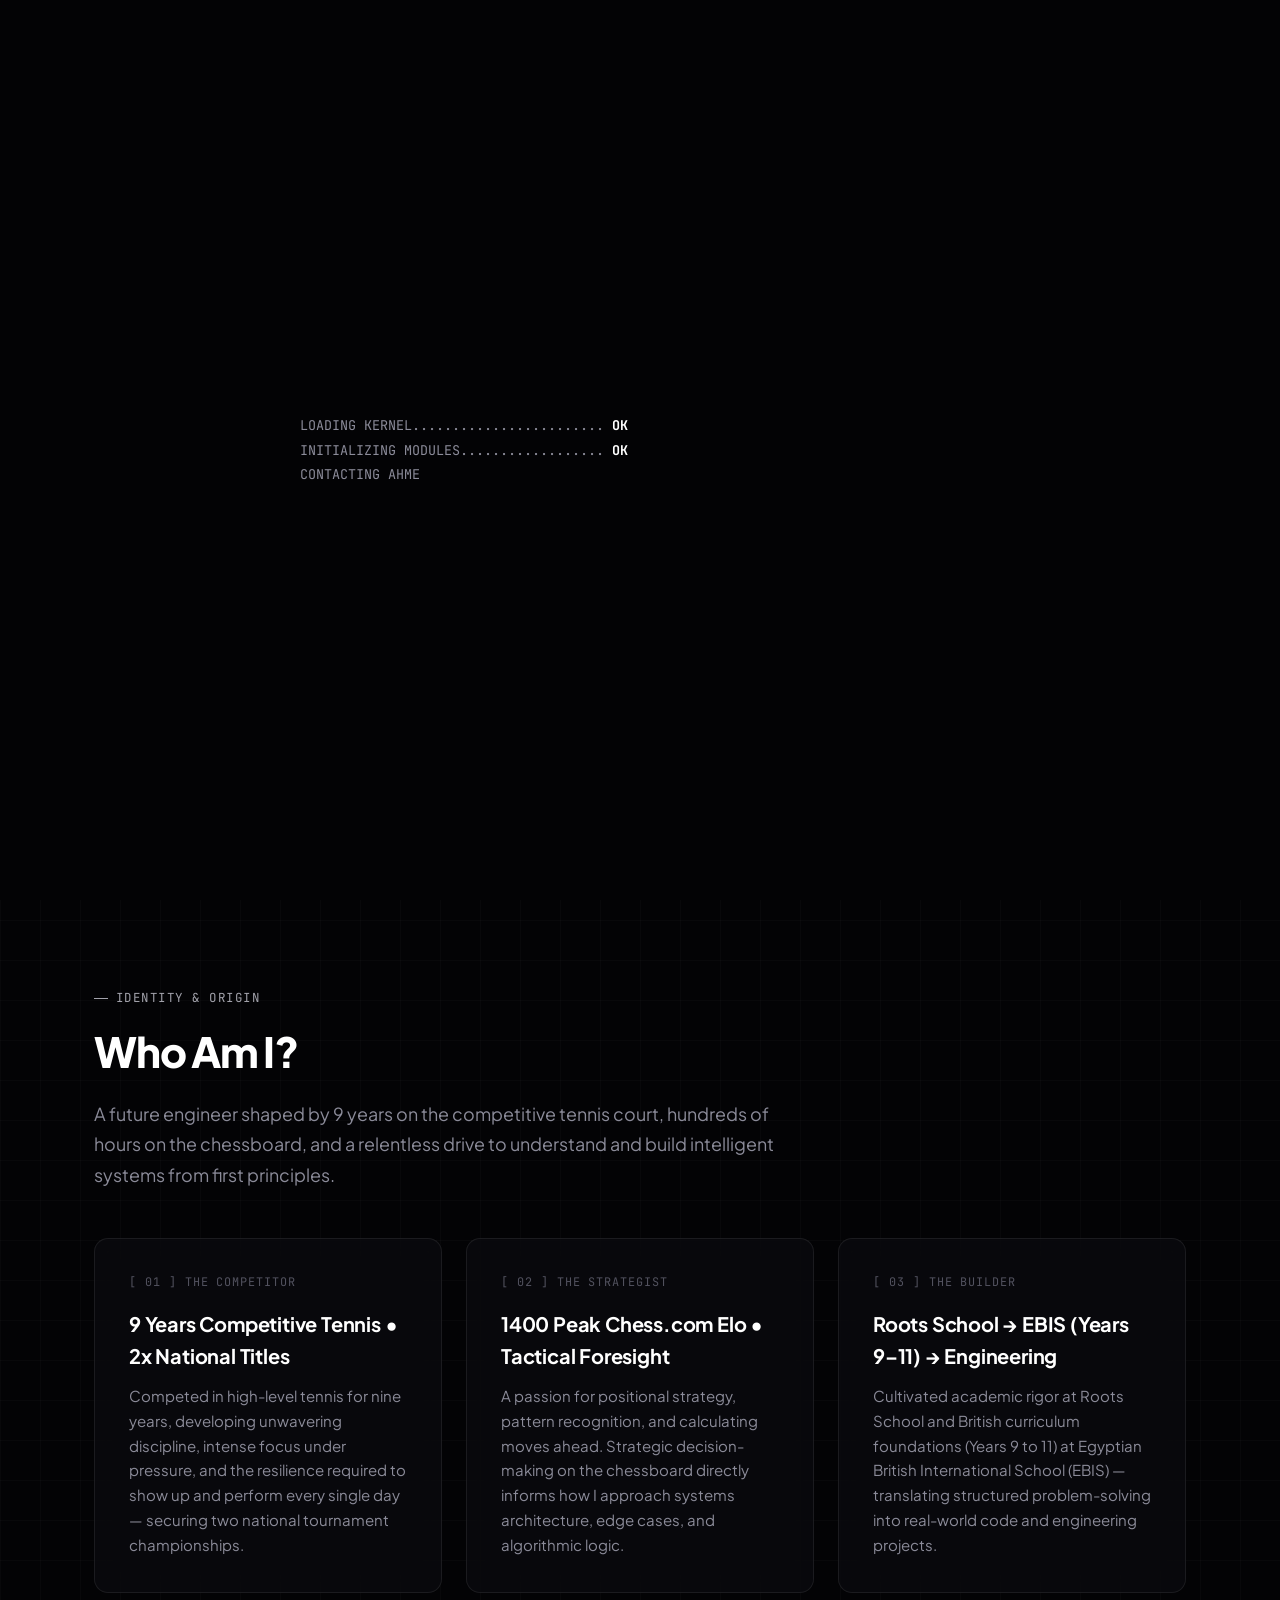
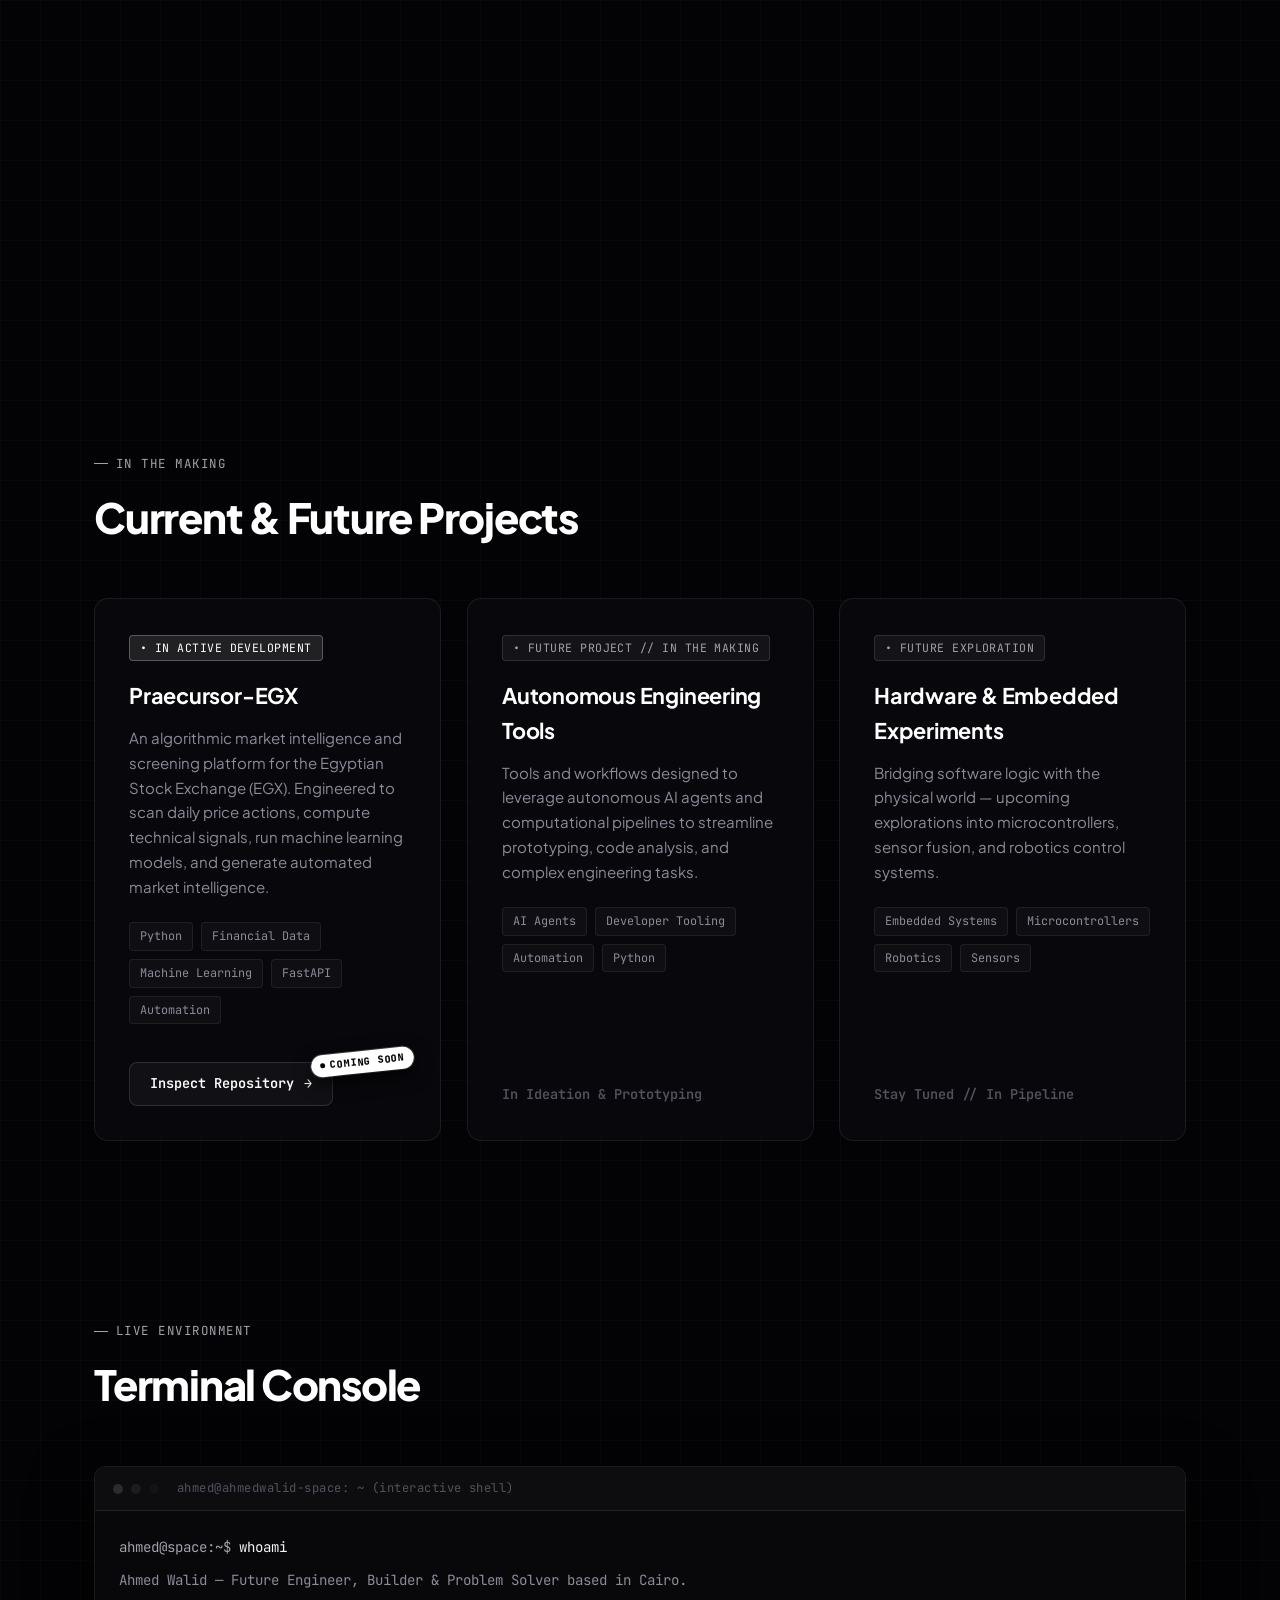
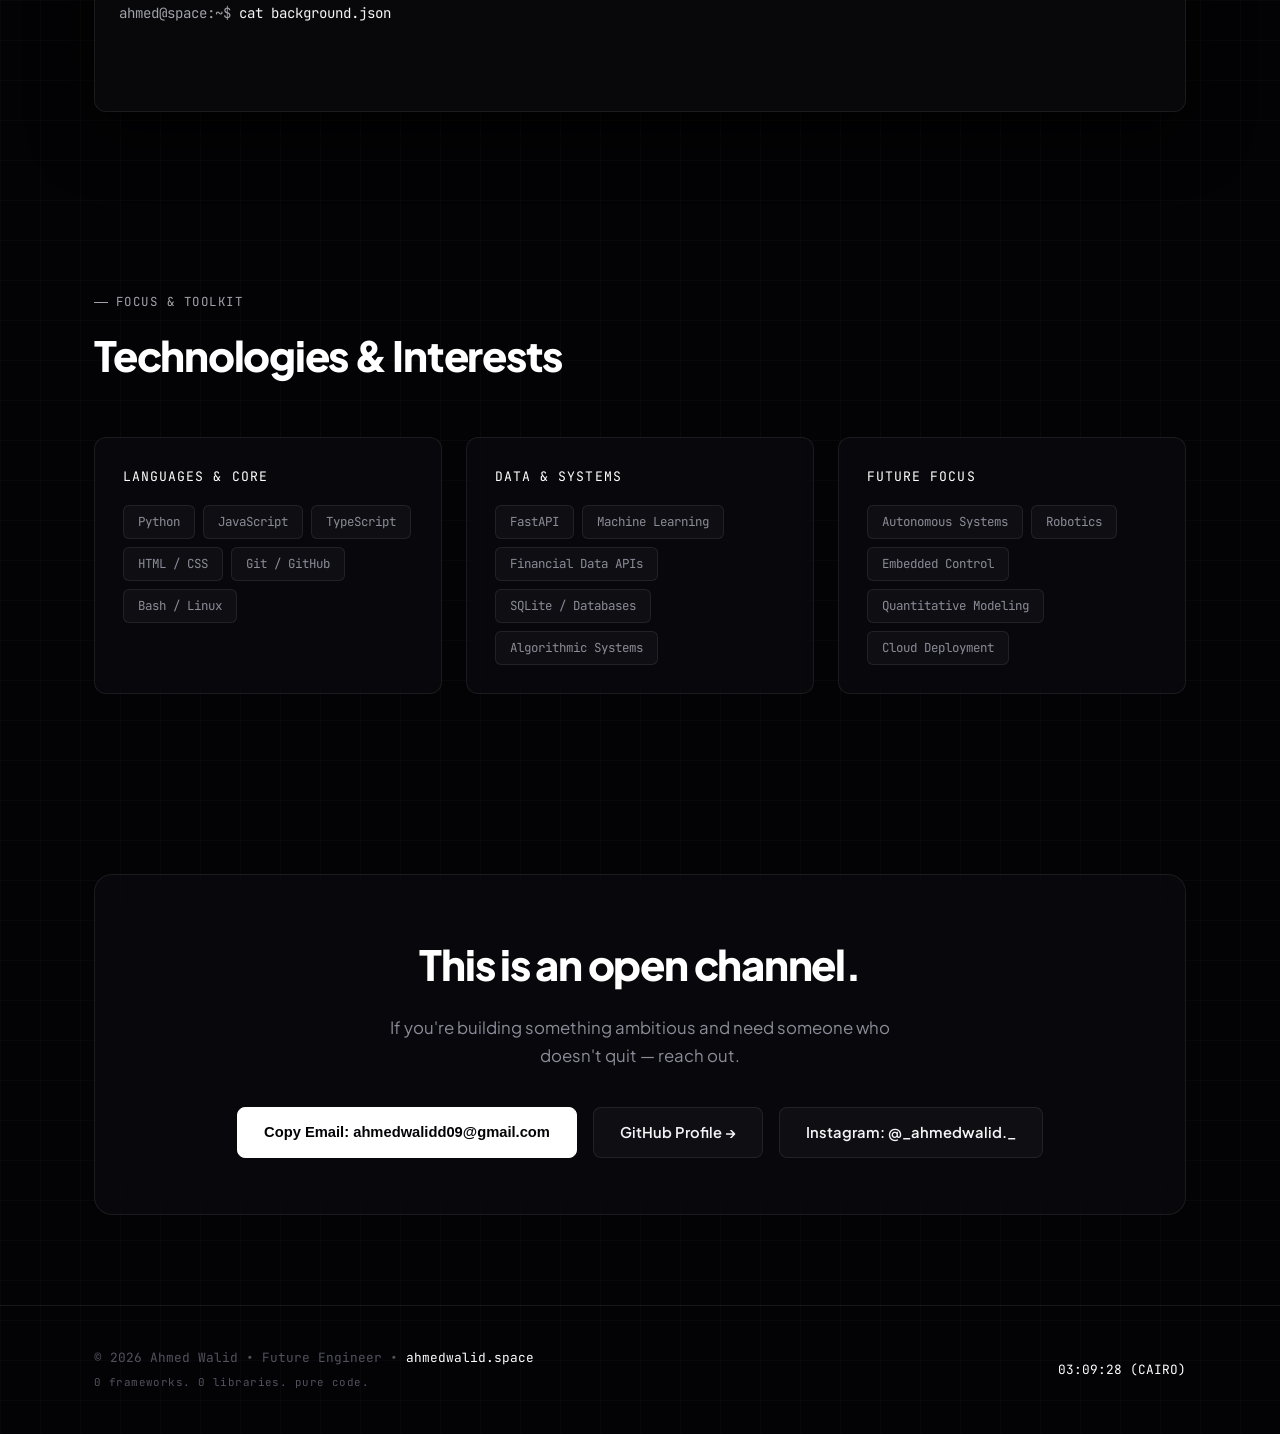
==== index.html @ 5c19a14b "feat: feature pack 3 — console art, konami code, scroll animations, OG tags, 404, secret page, favic" ====
<!DOCTYPE html>
<!--
  ┌─────────────────────────────────────────────┐
  │  AHMED WALID // PERSONAL SITE               │
  │  build: 2026.09.12 // cairo, egypt          │
  │  operator: future engineer                  │
  │  status: building things that don't exist.  │
  └─────────────────────────────────────────────┘
-->
<!--
  ┌─────────────────────────────────────────────┐
  │  AHMED WALID // PERSONAL SITE               │
  │  build: 2026.09.12 // cairo, egypt          │
  │  operator: future engineer                  │
  │  status: building things that don't exist.  │
  └─────────────────────────────────────────────┘
-->
<html lang="en">
<head>
  <meta charset="UTF-8">
  <meta name="viewport" content="width=device-width, initial-scale=1.0">
  <title>Ahmed Walid // Future Engineer</title>
  <meta name="description" content="Ahmed Walid — Future Engineer. Developing Praecursor-EGX and exploring systems, intelligence, and software.">
  <link rel="icon" href="data:image/svg+xml,<svg xmlns='http://www.w3.org/2000/svg' viewBox='0 0 32 32'><rect width='32' height='32' rx='6' fill='%23030305'/><text x='50%25' y='55%25' dominant-baseline='middle' text-anchor='middle' fill='%23a1a1aa' font-family='monospace' font-size='13' font-weight='bold'>AW</text></svg>">
  
  <!-- Open Graph -->
  <meta property="og:type" content="website">
  <meta property="og:url" content="https://ahmedwalid.space">
  <meta property="og:title" content="Ahmed Walid // Future Engineer">
  <meta property="og:description" content="Future Engineer based in Cairo, Egypt. Building algorithmic systems, exploring intelligent engineering, and solving problems from first principles.">
  <meta property="og:site_name" content="ahmedwalid.space">

  <!-- Twitter Card -->
  <meta name="twitter:card" content="summary">
  <meta name="twitter:title" content="Ahmed Walid // Future Engineer">
  <meta name="twitter:description" content="Future Engineer based in Cairo, Egypt. Building algorithmic systems and solving problems from first principles.">

  <!-- Additional SEO -->
  <meta name="author" content="Ahmed Walid">
  <meta name="theme-color" content="#030305">
  <link rel="canonical" href="https://ahmedwalid.space">
  <link rel="preconnect" href="https://fonts.googleapis.com">
  <link rel="preconnect" href="https://fonts.gstatic.com" crossorigin>
  <link href="https://fonts.googleapis.com/css2?family=JetBrains+Mono:wght@400;500;600;700&family=Plus+Jakarta+Sans:wght@300;400;500;600;700;800&display=swap" rel="stylesheet">
  <style>
    :root {
      --bg: #030305;
      --surface: #0a0a0d;
      --surface-hover: #121217;
      --card-bg: rgba(12, 12, 16, 0.7);
      --card-border: rgba(255, 255, 255, 0.08);
      --card-border-hover: rgba(255, 255, 255, 0.22);
      --accent: #ffffff;
      --accent-muted: #e4e4e7;
      --accent-silver: #a1a1aa;
      --text: #f4f4f7;
      --text-muted: #8b8b99;
      --text-dim: #52525f;
      --font-sans: 'Plus Jakarta Sans', -apple-system, sans-serif;
      --font-mono: 'JetBrains Mono', monospace;
    }

    * { box-sizing: border-box; margin: 0; padding: 0; }
    html { scroll-behavior: smooth; }
    body {
      background-color: var(--bg);
      color: var(--text);
      font-family: var(--font-sans);
      overflow-x: hidden;
      line-height: 1.6;
      background-image: 
        linear-gradient(to right, rgba(255, 255, 255, 0.02) 1px, transparent 1px),
        linear-gradient(to bottom, rgba(255, 255, 255, 0.02) 1px, transparent 1px);
      background-size: 40px 40px;
    }

    #ambient-canvas {
      position: fixed;
      top: 0;
      left: 0;
      width: 100%;
      height: 100%;
      pointer-events: none;
      z-index: 0;
    }

    .vignette {
      position: fixed;
      top: 0;
      left: 0;
      width: 100%;
      height: 100%;
      background: radial-gradient(circle at 50% 15%, transparent 35%, rgba(3, 3, 5, 0.9) 85%);
      pointer-events: none;
      z-index: 0;
    }

    .container {
      max-width: 1140px;
      margin: 0 auto;
      padding: 0 24px;
      position: relative;
      z-index: 1;
    }

    /* Navigation */
    .navbar {
      position: sticky;
      top: 0;
      backdrop-filter: blur(20px);
      -webkit-backdrop-filter: blur(20px);
      background: rgba(3, 3, 5, 0.85);
      border-bottom: 1px solid var(--card-border);
      z-index: 100;
      padding: 18px 0;
    }
    .nav-inner {
      display: flex;
      justify-content: space-between;
      align-items: center;
    }
    .brand {
      display: flex;
      align-items: center;
      gap: 12px;
      text-decoration: none;
    }
    .brand-logo {
      font-family: var(--font-mono);
      font-weight: 700;
      font-size: 1.05rem;
      letter-spacing: 0.05em;
      color: #ffffff;
      display: flex;
      align-items: center;
      gap: 8px;
    }
    .brand-tag {
      font-size: 0.72rem;
      font-family: var(--font-mono);
      background: rgba(255, 255, 255, 0.05);
      color: var(--accent-silver);
      border: 1px solid rgba(255, 255, 255, 0.12);
      padding: 3px 8px;
      border-radius: 4px;
      letter-spacing: 0.06em;
    }
    .pulse-dot {
      width: 7px;
      height: 7px;
      border-radius: 50%;
      background: #ffffff;
      box-shadow: 0 0 8px rgba(255, 255, 255, 0.6);
      animation: pulse 2.5s infinite ease-in-out;
    }
    @keyframes pulse {
      0%, 100% { transform: scale(1); opacity: 0.9; }
      50% { transform: scale(1.3); opacity: 0.35; }
    }
    .nav-links {
      display: flex;
      align-items: center;
      gap: 28px;
      list-style: none;
    }
    .nav-links a {
      color: var(--text-muted);
      text-decoration: none;
      font-size: 0.88rem;
      font-weight: 500;
      transition: color 0.2s;
    }
    .nav-links a:hover { color: #ffffff; }
    .nav-btn {
      font-family: var(--font-mono);
      font-size: 0.8rem;
      padding: 8px 16px;
      background: rgba(255, 255, 255, 0.04);
      border: 1px solid var(--card-border);
      border-radius: 6px;
      color: #ffffff;
      text-decoration: none;
      transition: all 0.2s;
    }
    .nav-btn:hover {
      border-color: rgba(255, 255, 255, 0.3);
      background: rgba(255, 255, 255, 0.09);
    }

    /* Hero Section */
    .hero {
      padding: 120px 0 70px;
      position: relative;
    }
    .status-chip {
      display: inline-flex;
      align-items: center;
      gap: 10px;
      padding: 6px 14px;
      background: rgba(255, 255, 255, 0.03);
      border: 1px solid rgba(255, 255, 255, 0.12);
      border-radius: 100px;
      font-family: var(--font-mono);
      font-size: 0.76rem;
      color: var(--accent-silver);
      margin-bottom: 28px;
      letter-spacing: 0.05em;
    }
    .hero h1 {
      font-size: clamp(2.8rem, 6.4vw, 4.8rem);
      font-weight: 800;
      letter-spacing: -0.04em;
      line-height: 1.08;
      margin-bottom: 16px;
      color: #ffffff;
    }
    .hero h1 .silver-gradient {
      background: linear-gradient(180deg, #ffffff 30%, #9494a3 100%);
      -webkit-background-clip: text;
      -webkit-text-fill-color: transparent;
    }
    .hero-sub {
      font-family: var(--font-mono);
      font-size: 1.15rem;
      color: var(--accent-silver);
      letter-spacing: 0.08em;
      margin-bottom: 22px;
      text-transform: uppercase;
      font-weight: 600;
    }
    .hero-desc {
      max-width: 640px;
      font-size: 1.12rem;
      color: var(--text-muted);
      line-height: 1.75;
      margin-bottom: 42px;
    }
    .hero-actions {
      display: flex;
      gap: 16px;
      flex-wrap: wrap;
      margin-bottom: 56px;
    }
    .btn-primary {
      display: inline-flex;
      align-items: center;
      gap: 10px;
      background: #ffffff;
      color: #030305;
      font-weight: 700;
      font-size: 0.92rem;
      padding: 13px 26px;
      border-radius: 8px;
      text-decoration: none;
      transition: all 0.2s;
      border: 1px solid #ffffff;
      cursor: pointer;
    }
    .btn-primary:hover {
      background: #e4e4e7;
      transform: translateY(-2px);
      box-shadow: 0 8px 24px rgba(255, 255, 255, 0.12);
    }
    .btn-secondary {
      display: inline-flex;
      align-items: center;
      gap: 10px;
      background: rgba(255, 255, 255, 0.03);
      color: var(--text);
      font-weight: 600;
      font-size: 0.92rem;
      padding: 13px 26px;
      border-radius: 8px;
      border: 1px solid var(--card-border);
      text-decoration: none;
      transition: all 0.2s;
    }
    .btn-secondary:hover {
      background: rgba(255, 255, 255, 0.07);
      border-color: rgba(255, 255, 255, 0.25);
      color: #ffffff;
      transform: translateY(-2px);
    }

    /* Stats / Info Strip */
    .stats-strip {
      display: grid;
      grid-template-columns: repeat(auto-fit, minmax(200px, 1fr));
      gap: 16px;
      padding-top: 32px;
      border-top: 1px solid var(--card-border);
    }
    .stat-card {
      background: var(--card-bg);
      border: 1px solid var(--card-border);
      border-radius: 10px;
      padding: 18px 22px;
      backdrop-filter: blur(12px);
    }
    .stat-num {
      font-family: var(--font-mono);
      font-size: 1.2rem;
      font-weight: 700;
      color: #ffffff;
      margin-bottom: 4px;
      letter-spacing: 0.03em;
    }
    .stat-label {
      font-size: 0.78rem;
      color: var(--text-dim);
      text-transform: uppercase;
      letter-spacing: 0.08em;
      font-family: var(--font-mono);
    }

    /* Sections */
    section { padding: 90px 0; }
    .section-header { margin-bottom: 48px; }
    .section-kicker {
      font-family: var(--font-mono);
      font-size: 0.78rem;
      color: var(--accent-silver);
      text-transform: uppercase;
      letter-spacing: 0.12em;
      margin-bottom: 10px;
      display: flex;
      align-items: center;
      gap: 8px;
    }
    .section-kicker::before {
      content: '';
      width: 14px;
      height: 1px;
      background: var(--accent-silver);
    }
    .section-title {
      font-size: clamp(2rem, 4.2vw, 2.6rem);
      font-weight: 800;
      letter-spacing: -0.03em;
      color: #ffffff;
    }

    /* About Section */
    .whoami-intro {
      max-width: 720px;
      font-size: 1.12rem;
      color: var(--text-muted);
      line-height: 1.7;
      margin-top: 14px;
    }
    .about-grid {
      display: grid;
      grid-template-columns: repeat(auto-fit, minmax(320px, 1fr));
      gap: 24px;
    }
    .about-card {
      background: var(--card-bg);
      border: 1px solid var(--card-border);
      border-radius: 14px;
      padding: 34px;
      transition: all 0.3s cubic-bezier(0.16, 1, 0.3, 1);
      position: relative;
      overflow: hidden;
      backdrop-filter: blur(16px);
    }
    .about-card:hover {
      border-color: var(--card-border-hover);
      transform: translateY(-4px);
      box-shadow: 0 16px 36px rgba(0, 0, 0, 0.6);
    }
    .about-card::before {
      content: '';
      position: absolute;
      top: 0;
      left: 0;
      width: 100%;
      height: 1px;
      background: linear-gradient(90deg, transparent, rgba(255, 255, 255, 0.4), transparent);
      opacity: 0;
      transition: opacity 0.3s;
    }
    .about-card:hover::before { opacity: 1; }
    .about-kicker {
      font-family: var(--font-mono);
      font-size: 0.74rem;
      color: var(--text-dim);
      margin-bottom: 16px;
      letter-spacing: 0.08em;
      text-transform: uppercase;
    }
    .about-title {
      font-size: 1.25rem;
      font-weight: 700;
      color: #ffffff;
      margin-bottom: 12px;
      letter-spacing: -0.01em;
    }
    .about-desc {
      color: var(--text-muted);
      font-size: 0.94rem;
      line-height: 1.65;
    }

    /* Projects Grid */
    .projects-grid {
      display: grid;
      grid-template-columns: repeat(auto-fit, minmax(340px, 1fr));
      gap: 26px;
    }
    .project-card {
      background: var(--card-bg);
      border: 1px solid var(--card-border);
      border-radius: 14px;
      padding: 34px;
      display: flex;
      flex-direction: column;
      justify-content: space-between;
      transition: all 0.3s cubic-bezier(0.16, 1, 0.3, 1);
      backdrop-filter: blur(16px);
      position: relative;
      overflow: hidden;
    }
    .project-card:hover {
      border-color: var(--card-border-hover);
      transform: translateY(-4px);
      box-shadow: 0 16px 40px rgba(0, 0, 0, 0.7);
    }
    .project-card::before {
      content: '';
      position: absolute;
      top: 0;
      left: 0;
      width: 100%;
      height: 1px;
      background: linear-gradient(90deg, transparent, rgba(255, 255, 255, 0.35), transparent);
      opacity: 0;
      transition: opacity 0.3s;
    }
    .project-card:hover::before { opacity: 1; }

    .project-tag {
      font-family: var(--font-mono);
      font-size: 0.72rem;
      background: rgba(255, 255, 255, 0.05);
      color: var(--accent-silver);
      border: 1px solid rgba(255, 255, 255, 0.12);
      padding: 3px 10px;
      border-radius: 4px;
      display: inline-block;
      margin-bottom: 18px;
      letter-spacing: 0.04em;
    }
    .project-tag.active {
      background: rgba(255, 255, 255, 0.1);
      color: #ffffff;
      border-color: rgba(255, 255, 255, 0.25);
    }
    .project-title {
      font-size: 1.35rem;
      font-weight: 700;
      color: #ffffff;
      margin-bottom: 12px;
      letter-spacing: -0.01em;
    }
    .project-desc {
      color: var(--text-muted);
      font-size: 0.94rem;
      line-height: 1.65;
      margin-bottom: 22px;
    }
    .project-tech {
      display: flex;
      flex-wrap: wrap;
      gap: 8px;
      margin-bottom: 28px;
    }
    .tech-pill {
      font-family: var(--font-mono);
      font-size: 0.74rem;
      background: rgba(255, 255, 255, 0.03);
      color: var(--text-muted);
      padding: 4px 10px;
      border-radius: 4px;
      border: 1px solid rgba(255, 255, 255, 0.07);
    }
    .project-link {
      display: inline-flex;
      align-items: center;
      gap: 8px;
      color: #ffffff;
      font-family: var(--font-mono);
      font-size: 0.85rem;
      font-weight: 600;
      text-decoration: none;
      transition: gap 0.2s, color 0.2s;
    }
    .project-link:hover {
      gap: 12px;
      color: var(--accent-muted);
    }
    .project-link.wip {
      color: var(--text-dim);
      cursor: default;
    }
    .project-link.wip:hover { gap: 8px; }
    /* Refined Repo Button & Modern Coming Soon Badge */
    .repo-btn-wrap {
      position: relative;
      display: inline-flex;
      align-items: center;
      margin-top: 10px;
    }
    .coming-soon-chip {
      position: absolute;
      top: -11px;
      right: -8px;
      transform: rotate(-6deg);
      background: #ffffff;
      color: #030305;
      font-family: var(--font-mono);
      font-size: 0.62rem;
      font-weight: 800;
      letter-spacing: 0.08em;
      padding: 3px 9px;
      border-radius: 100px;
      box-shadow: 0 6px 18px rgba(0, 0, 0, 0.8), 0 0 0 1px rgba(255, 255, 255, 0.25);
      display: inline-flex;
      align-items: center;
      gap: 5px;
      pointer-events: none;
      z-index: 10;
      white-space: nowrap;
      transition: transform 0.2s ease, box-shadow 0.2s ease;
    }
    .repo-btn-wrap:hover .coming-soon-chip {
      transform: rotate(-3deg) scale(1.04);
      box-shadow: 0 8px 22px rgba(0, 0, 0, 0.95);
    }
    .coming-soon-chip::before {
      content: '';
      width: 5px;
      height: 5px;
      border-radius: 50%;
      background: #030305;
    }
    .repo-action-btn {
      display: inline-flex;
      align-items: center;
      gap: 10px;
      padding: 10px 20px;
      border-radius: 8px;
      background: rgba(255, 255, 255, 0.04);
      border: 1px solid rgba(255, 255, 255, 0.12);
      color: #ffffff;
      font-family: var(--font-mono);
      font-size: 0.85rem;
      font-weight: 600;
      text-decoration: none;
      cursor: pointer;
      transition: all 0.2s ease;
    }
    .repo-action-btn:hover {
      background: rgba(255, 255, 255, 0.09);
      border-color: rgba(255, 255, 255, 0.3);
      color: #ffffff;
      transform: translateY(-2px);
      box-shadow: 0 8px 24px rgba(0, 0, 0, 0.6);
    }

    /* Terminal HUD */
    .terminal-wrap {
      background: #08080a;
      border: 1px solid var(--card-border);
      border-radius: 12px;
      overflow: hidden;
      box-shadow: 0 20px 60px rgba(0,0,0,0.7);
      backdrop-filter: blur(16px);
    }
    .term-header {
      background: #0d0d10;
      padding: 12px 18px;
      display: flex;
      align-items: center;
      gap: 8px;
      border-bottom: 1px solid var(--card-border);
    }
    .term-btn { width: 10px; height: 10px; border-radius: 50%; opacity: 0.6; }
    .term-close { background: #3f3f46; }
    .term-min { background: #27272a; }
    .term-max { background: #18181b; }
    .term-title {
      font-family: var(--font-mono);
      font-size: 0.76rem;
      color: var(--text-dim);
      margin-left: 10px;
      letter-spacing: 0.04em;
    }
    .term-body {
      padding: 24px;
      font-family: var(--font-mono);
      font-size: 0.88rem;
      color: var(--text);
      min-height: 200px;
      line-height: 1.75;
    }
    .term-line { margin-bottom: 8px; }
    .prompt { color: var(--accent-silver); }
    .term-output { color: var(--text-muted); }
    .term-highlight { color: #ffffff; font-weight: 600; }
    .pulse-cursor {
      display: inline-block;
      width: 8px;
      height: 15px;
      background: #ffffff;
      animation: blink 1.2s infinite;
      vertical-align: middle;
      margin-left: 4px;
    }
    @keyframes blink { 0%, 50% { opacity: 1; } 51%, 100% { opacity: 0; } }

    /* Skills / Toolkit */
    .skills-categories {
      display: grid;
      grid-template-columns: repeat(auto-fit, minmax(280px, 1fr));
      gap: 24px;
    }
    .skill-cat {
      background: var(--card-bg);
      border: 1px solid var(--card-border);
      border-radius: 12px;
      padding: 28px;
      backdrop-filter: blur(14px);
      transition: border-color 0.2s;
    }
    .skill-cat:hover { border-color: var(--card-border-hover); }
    .skill-cat-title {
      font-family: var(--font-mono);
      font-size: 0.82rem;
      color: #ffffff;
      margin-bottom: 18px;
      text-transform: uppercase;
      letter-spacing: 0.08em;
    }
    .skill-tags {
      display: flex;
      flex-wrap: wrap;
      gap: 8px;
    }
    .skill-pill {
      font-family: var(--font-mono);
      font-size: 0.78rem;
      background: rgba(255, 255, 255, 0.03);
      border: 1px solid var(--card-border);
      padding: 6px 14px;
      border-radius: 6px;
      color: var(--text-muted);
      transition: all 0.2s;
    }
    .skill-pill:hover {
      border-color: rgba(255, 255, 255, 0.3);
      color: #ffffff;
      background: rgba(255, 255, 255, 0.06);
    }

    /* Contact Card */
    .contact-card {
      background: var(--card-bg);
      border: 1px solid var(--card-border);
      border-radius: 18px;
      padding: 56px 36px;
      text-align: center;
      position: relative;
      backdrop-filter: blur(20px);
    }
    .contact-card:hover {
      border-color: var(--card-border-hover);
    }
    .contact-card h2 {
      font-size: clamp(2rem, 4.2vw, 2.6rem);
      font-weight: 800;
      letter-spacing: -0.03em;
      color: #ffffff;
      margin-bottom: 16px;
    }
    .contact-card p {
      max-width: 540px;
      margin: 0 auto 36px;
      color: var(--text-muted);
      font-size: 1.05rem;
      line-height: 1.7;
    }
    .contact-links {
      display: flex;
      justify-content: center;
      gap: 16px;
      flex-wrap: wrap;
    }

    /* Footer */
    footer {
      border-top: 1px solid var(--card-border);
      padding: 42px 0;
      font-family: var(--font-mono);
      font-size: 0.8rem;
      color: var(--text-dim);
    }
    .footer-inner {
      display: flex;
      justify-content: space-between;
      align-items: center;
      flex-wrap: wrap;
      gap: 16px;
    }

    #toast {
      position: fixed;
      bottom: 24px;
      right: 24px;
      background: #0f0f13;
      border: 1px solid rgba(255, 255, 255, 0.2);
      color: #ffffff;
      padding: 12px 20px;
      border-radius: 8px;
      font-family: var(--font-mono);
      font-size: 0.84rem;
      box-shadow: 0 12px 36px rgba(0,0,0,0.8);
      display: none;
      z-index: 1000;
    }

    @media (max-width: 768px) {
      .nav-links { display: none; }
      .hero { padding: 70px 0 40px; }
      .stats-strip { grid-template-columns: 1fr 1fr; }
      .contact-card { padding: 36px 20px; }
    }

    /* ========================================================
       IMMERSIVE EXPERIENCE STYLES
       ======================================================== */
    /* Boot Screen Overlay */
    #boot-screen {
      position: fixed;
      top: 0;
      left: 0;
      width: 100%;
      height: 100%;
      height: 100dvh;
      background: #030305;
      z-index: 99999;
      display: flex;
      flex-direction: column;
      justify-content: center;
      padding: 24px;
      box-sizing: border-box;
      transition: opacity 0.6s cubic-bezier(0.16, 1, 0.3, 1);
    }
    .boot-inner {
      max-width: 680px;
      margin: 0 auto;
      width: 100%;
      font-family: var(--font-mono);
      font-size: clamp(0.72rem, 2.2vw, 0.84rem);
      line-height: 1.85;
      color: #a1a1aa;
    }
    .boot-line {
      white-space: pre-wrap;
      word-break: break-word;
      min-height: 1.5em;
    }
    .boot-label {
      color: #8b8b99;
    }
    .boot-status {
      color: #ffffff;
      font-weight: 700;
    }
    .boot-highlight {
      color: #ffffff;
      font-weight: 700;
    }
    .boot-cursor {
      display: inline-block;
      width: 8px;
      height: 14px;
      background: #ffffff;
      vertical-align: middle;
      margin-left: 4px;
      animation: bootBlink 0.8s infinite;
    }
    @keyframes bootBlink { 0%, 50% { opacity: 1; } 51%, 100% { opacity: 0; } }

    /* Glitch Flash Overlay */
    #glitch-overlay {
      position: fixed;
      top: 0;
      left: 0;
      width: 100%;
      height: 100%;
      pointer-events: none;
      z-index: 900;
      opacity: 0;
      background: transparent;
    }
    .glitch-active {
      animation: subtleGlitch 0.16s ease-out forwards;
    }
    @keyframes subtleGlitch {
      0% {
        opacity: 0.08;
        background: linear-gradient(rgba(255, 255, 255, 0.05) 50%, rgba(0, 0, 0, 0.5) 50%),
                    linear-gradient(90deg, rgba(255,0,0,0.03), rgba(0,255,255,0.03));
        background-size: 100% 4px, 6px 100%;
        transform: translateY(-2px);
      }
      50% {
        opacity: 0.05;
        transform: translateY(2px) scale(1.002);
      }
      100% {
        opacity: 0;
        transform: none;
      }
    }

    /* Custom Cursor (Desktop Only) */
    .custom-cursor-dot {
      position: fixed;
      top: 0;
      left: 0;
      width: 6px;
      height: 6px;
      background: #ffffff;
      border-radius: 50%;
      pointer-events: none;
      z-index: 9998;
      transform: translate(-50%, -50%);
      transition: opacity 0.2s ease, transform 0.15s ease;
      opacity: 0;
    }
    .custom-cursor-ring {
      position: fixed;
      top: 0;
      left: 0;
      width: 32px;
      height: 32px;
      border: 1px solid rgba(255, 255, 255, 0.35);
      border-radius: 50%;
      pointer-events: none;
      z-index: 9997;
      transform: translate(-50%, -50%);
      transition: width 0.2s ease, height 0.2s ease, border-color 0.2s ease, opacity 0.2s ease;
      opacity: 0;
    }
    .custom-cursor-ring.hovering {
      width: 48px;
      height: 48px;
      border-color: rgba(255, 255, 255, 0.65);
      background: rgba(255, 255, 255, 0.03);
    }

    /* Invisible Ink */
    .invisible-ink-wrap {
      padding: 36px 0;
      cursor: default;
      position: relative;
      user-select: none;
      -webkit-user-select: none;
    }
    .invisible-ink-inner {
      text-align: center;
      padding: 32px 24px;
      border: 1px solid rgba(255, 255, 255, 0.0);
      border-radius: 12px;
      transition: border-color 0.5s ease;
      position: relative;
    }
    .invisible-ink-wrap:hover .invisible-ink-inner,
    .invisible-ink-wrap.revealed .invisible-ink-inner {
      border-color: rgba(255, 255, 255, 0.06);
    }
    .invisible-ink-hint {
      font-family: var(--font-mono);
      font-size: 0.7rem;
      letter-spacing: 0.08em;
      color: rgba(255, 255, 255, 0.0);
      margin-bottom: 20px;
      transition: color 0.5s ease;
    }
    .invisible-ink-wrap:hover .invisible-ink-hint,
    .invisible-ink-wrap.revealed .invisible-ink-hint {
      color: rgba(255, 255, 255, 0.18);
    }
    .invisible-ink-quote {
      font-family: var(--font-sans);
      font-size: clamp(1.05rem, 2.5vw, 1.35rem);
      font-weight: 500;
      line-height: 1.6;
      color: rgba(255, 255, 255, 0.0);
      transition: color 0.6s ease 0.1s;
      font-style: normal;
      border: none;
      padding: 0;
      margin: 0 auto;
      max-width: 640px;
    }
    .invisible-ink-wrap:hover .invisible-ink-quote,
    .invisible-ink-wrap.revealed .invisible-ink-quote {
      color: rgba(255, 255, 255, 0.82);
    }
    .invisible-ink-cite {
      display: block;
      font-family: var(--font-mono);
      font-size: 0.78rem;
      color: rgba(255, 255, 255, 0.0);
      margin-top: 16px;
      letter-spacing: 0.06em;
      transition: color 0.6s ease 0.2s;
    }
    .invisible-ink-wrap:hover .invisible-ink-cite,
    .invisible-ink-wrap.revealed .invisible-ink-cite {
      color: rgba(255, 255, 255, 0.35);
    }

    /* 3D Depth Parallax */
    .about-card,
    .project-card,
    .stat-card,
    .contact-card {
      transform-style: preserve-3d;
      transform: perspective(800px) rotateX(0deg) rotateY(0deg);
      transition: transform 0.08s linear, box-shadow 0.08s linear;
      will-change: transform;
    }
    .about-card:hover,
    .project-card:hover {
      box-shadow: 0 24px 48px rgba(0, 0, 0, 0.55);
    }

    /* Invisible Ink */
    .invisible-ink-wrap {
      padding: 36px 0;
      cursor: default;
      position: relative;
      user-select: none;
      -webkit-user-select: none;
    }
    .invisible-ink-inner {
      text-align: center;
      padding: 32px 24px;
      border: 1px solid rgba(255, 255, 255, 0.0);
      border-radius: 12px;
      transition: border-color 0.5s ease;
      position: relative;
    }
    .invisible-ink-wrap:hover .invisible-ink-inner,
    .invisible-ink-wrap.revealed .invisible-ink-inner {
      border-color: rgba(255, 255, 255, 0.06);
    }
    .invisible-ink-hint {
      font-family: var(--font-mono);
      font-size: 0.7rem;
      letter-spacing: 0.08em;
      color: rgba(255, 255, 255, 0.0);
      margin-bottom: 20px;
      transition: color 0.5s ease;
    }
    .invisible-ink-wrap:hover .invisible-ink-hint,
    .invisible-ink-wrap.revealed .invisible-ink-hint {
      color: rgba(255, 255, 255, 0.18);
    }
    .invisible-ink-quote {
      font-family: var(--font-sans);
      font-size: clamp(1.05rem, 2.5vw, 1.35rem);
      font-weight: 500;
      line-height: 1.6;
      color: rgba(255, 255, 255, 0.0);
      transition: color 0.6s ease 0.1s;
      font-style: normal;
      border: none;
      padding: 0;
      margin: 0 auto;
      max-width: 640px;
    }
    .invisible-ink-wrap:hover .invisible-ink-quote,
    .invisible-ink-wrap.revealed .invisible-ink-quote {
      color: rgba(255, 255, 255, 0.82);
    }
    .invisible-ink-cite {
      display: block;
      font-family: var(--font-mono);
      font-size: 0.78rem;
      color: rgba(255, 255, 255, 0.0);
      margin-top: 16px;
      letter-spacing: 0.06em;
      transition: color 0.6s ease 0.2s;
    }
    .invisible-ink-wrap:hover .invisible-ink-cite,
    .invisible-ink-wrap.revealed .invisible-ink-cite {
      color: rgba(255, 255, 255, 0.35);
    }

    /* 3D Depth Parallax */
    .about-card,
    .project-card,
    .stat-card,
    .contact-card {
      transform-style: preserve-3d;
      transform: perspective(800px) rotateX(0deg) rotateY(0deg);
      transition: transform 0.08s linear, box-shadow 0.08s linear;
      will-change: transform;
    }
    .about-card:hover,
    .project-card:hover {
      box-shadow: 0 24px 48px rgba(0, 0, 0, 0.55);
    }

    /* Feature 11: Custom Scrollbar */
    ::-webkit-scrollbar { width: 4px; }
    ::-webkit-scrollbar-track { background: transparent; }
    ::-webkit-scrollbar-thumb {
      background: rgba(255, 255, 255, 0.12);
      border-radius: 4px;
    }
    ::-webkit-scrollbar-thumb:hover { background: rgba(255, 255, 255, 0.25); }
    html { scrollbar-width: thin; scrollbar-color: rgba(255, 255, 255, 0.12) transparent; }

    /* Feature 12: Text Selection */
    ::selection {
      background: rgba(255, 255, 255, 0.15);
      color: #ffffff;
    }
    ::-moz-selection {
      background: rgba(255, 255, 255, 0.15);
      color: #ffffff;
    }

    /* Feature 10: Film Grain Overlay */
    .grain-overlay {
      position: fixed;
      inset: 0;
      pointer-events: none;
      z-index: 800;
      opacity: 0.035;
      background-image: url("data:image/svg+xml,%3Csvg viewBox='0 0 256 256' xmlns='http://www.w3.org/2000/svg'%3E%3Cfilter id='noise'%3E%3CfeTurbulence type='fractalNoise' baseFrequency='0.85' numOctaves='4' stitchTiles='stitch'/%3E%3C/filter%3E%3Crect width='100%25' height='100%25' filter='url(%23noise)'/%3E%3C/svg%3E");
      background-repeat: repeat;
      background-size: 256px 256px;
    }

    /* Feature 2: Konami Dimension Shift */
    body.dimension-shift {
      filter: invert(1) hue-rotate(180deg);
    }
    body.dimension-shift #ambient-canvas,
    body.dimension-shift .vignette,
    body.dimension-shift .grain-overlay,
    body.dimension-shift img,
    body.dimension-shift video {
      filter: invert(1) hue-rotate(180deg);
    }
    #dimension-label {
      position: fixed;
      top: 18px;
      left: 50%;
      transform: translateX(-50%);
      font-family: var(--font-mono);
      font-size: 0.72rem;
      color: #ffffff;
      background: rgba(255, 255, 255, 0.08);
      border: 1px solid rgba(255, 255, 255, 0.2);
      padding: 6px 16px;
      border-radius: 100px;
      letter-spacing: 0.08em;
      z-index: 100000;
      opacity: 0;
      pointer-events: none;
      transition: opacity 0.4s ease;
      backdrop-filter: blur(12px);
      -webkit-backdrop-filter: blur(12px);
    }
    #dimension-label.visible { opacity: 1; }

    /* Feature 3: Scroll Reveal Animations */
    .reveal-item {
      opacity: 0;
      transform: translateY(20px);
      transition: opacity 0.5s cubic-bezier(0.16, 1, 0.3, 1), transform 0.5s cubic-bezier(0.16, 1, 0.3, 1);
    }
    .reveal-item.revealed {
      opacity: 1;
      transform: translateY(0);
    }

    /* Feature 8: Keyboard Nav Overlay */
    #keyboard-overlay {
      position: fixed;
      inset: 0;
      background: rgba(3, 3, 5, 0.92);
      backdrop-filter: blur(12px);
      -webkit-backdrop-filter: blur(12px);
      z-index: 10001;
      display: none;
      align-items: center;
      justify-content: center;
    }
    #keyboard-overlay.active { display: flex; }
    .kb-card {
      max-width: 380px;
      width: 90%;
      padding: 32px;
      background: rgba(12, 12, 16, 0.9);
      border: 1px solid rgba(255, 255, 255, 0.1);
      border-radius: 14px;
    }
    .kb-title {
      font-family: var(--font-mono);
      font-size: 0.78rem;
      color: #a1a1aa;
      letter-spacing: 0.1em;
      text-transform: uppercase;
      margin-bottom: 24px;
    }
    .kb-row {
      display: flex;
      justify-content: space-between;
      align-items: center;
      padding: 8px 0;
    }
    .kb-key {
      font-family: var(--font-mono);
      font-size: 0.78rem;
      background: rgba(255, 255, 255, 0.06);
      border: 1px solid rgba(255, 255, 255, 0.12);
      padding: 3px 10px;
      border-radius: 5px;
      color: #ffffff;
    }
    .kb-action {
      font-size: 0.85rem;
      color: #8b8b99;
    }
    .kb-mystery {
      color: #52525f;
      font-style: italic;
    }

    /* Feature 17: Command Palette */
    #command-palette {
      position: fixed;
      inset: 0;
      background: rgba(3, 3, 5, 0.85);
      backdrop-filter: blur(16px);
      -webkit-backdrop-filter: blur(16px);
      z-index: 10002;
      display: none;
      align-items: flex-start;
      justify-content: center;
      padding-top: min(20vh, 180px);
    }
    #command-palette.active { display: flex; }
    .cmd-card {
      width: min(480px, 92vw);
      background: rgba(12, 12, 16, 0.92);
      border: 1px solid rgba(255, 255, 255, 0.14);
      border-radius: 14px;
      overflow: hidden;
      box-shadow: 0 20px 50px rgba(0,0,0,0.8);
    }
    .cmd-input-wrap {
      padding: 16px 20px;
      border-bottom: 1px solid rgba(255, 255, 255, 0.08);
      display: flex;
      align-items: center;
      gap: 12px;
    }
    .cmd-icon {
      font-family: var(--font-mono);
      font-size: 0.88rem;
      color: #71717a;
    }
    .cmd-input {
      flex: 1;
      background: transparent;
      border: none;
      outline: none;
      font-family: var(--font-sans);
      font-size: 0.95rem;
      color: #ffffff;
    }
    .cmd-input::placeholder { color: #52525f; }
    .cmd-results {
      max-height: 280px;
      overflow-y: auto;
      padding: 8px 0;
    }
    .cmd-item {
      padding: 11px 20px;
      display: flex;
      justify-content: space-between;
      align-items: center;
      cursor: pointer;
      transition: background 0.1s;
    }
    .cmd-item:hover, .cmd-item.selected {
      background: rgba(255, 255, 255, 0.06);
    }
    .cmd-item-label {
      font-size: 0.88rem;
      color: #e4e4e7;
    }
    .cmd-item-hint {
      font-family: var(--font-mono);
      font-size: 0.72rem;
      color: #71717a;
      background: rgba(255, 255, 255, 0.04);
      padding: 2px 6px;
      border-radius: 4px;
      border: 1px solid rgba(255, 255, 255, 0.06);
    }
    .cmd-empty {
      padding: 24px;
      text-align: center;
      font-size: 0.85rem;
      color: #71717a;
    }

    /* Feature 18: Terminal Auto-Type */
    .term-line.term-hidden {
      opacity: 0;
      height: 0;
      margin: 0 !important;
      padding: 0 !important;
      overflow: hidden;
      transition: none;
    }
    .term-line.term-visible {
      opacity: 1;
      height: auto;
      overflow: visible;
      transition: opacity 0.25s ease;
    }

    /* Feature 19: Animated Border Glow on Card Hover */
    @property --border-angle {
      syntax: '<angle>';
      initial-value: 0deg;
      inherits: false;
    }
    .about-card,
    .project-card {
      position: relative;
      overflow: hidden;
    }
    .about-card::before,
    .project-card::before {
      content: '';
      position: absolute;
      inset: -1px;
      border-radius: inherit;
      padding: 1px;
      background: conic-gradient(
        from var(--border-angle),
        transparent 70%,
        rgba(255, 255, 255, 0.25) 80%,
        rgba(255, 255, 255, 0.45) 85%,
        rgba(255, 255, 255, 0.25) 90%,
        transparent 100%
      );
      -webkit-mask: linear-gradient(#fff 0 0) content-box, linear-gradient(#fff 0 0);
      -webkit-mask-composite: xor;
      mask-composite: exclude;
      opacity: 0;
      transition: opacity 0.3s ease;
      pointer-events: none;
    }
    .about-card:hover::before,
    .project-card:hover::before {
      opacity: 1;
      animation: borderSpin 3s linear infinite;
    }
    @keyframes borderSpin {
      to { --border-angle: 360deg; }
    }

    /* Feature 15: Prefers-Reduced-Motion Respect */
    @media (prefers-reduced-motion: reduce) {
      *, *::before, *::after {
        animation-duration: 0.01ms !important;
        animation-iteration-count: 1 !important;
        transition-duration: 0.01ms !important;
      }
      #boot-screen { display: none !important; }
      .reveal-item { opacity: 1 !important; transform: none !important; }
      .grain-overlay { display: none !important; }
    }
  </style>
<!--
  if you got this far in the source,
  you're the kind of person i'd actually want to talk to.
  reach out: ahmedwalidd09@gmail.com
-->
</head>
<body>
  <!-- Feature 10: Film Grain Texture -->
  <div class="grain-overlay"></div>

  <!-- Feature 2: Konami Dimension Label -->
  <div id="dimension-label">[ DIMENSION SHIFT // ACTIVE ]</div>
  <!-- System Boot Sequence Overlay -->
  <div id="boot-screen">
    <div class="boot-inner" id="boot-terminal"></div>
  </div>

  <!-- Subtle Glitch Transition Overlay -->
  <div id="glitch-overlay"></div>

  <canvas id="ambient-canvas"></canvas>
  <div class="vignette"></div>

  <!--
    KERNEL v2.4.1
    modules loaded: ambition, curiosity, stubbornness
    warning: system has been running since 2am
  -->
  <!--
    KERNEL v2.4.1
    modules loaded: ambition, curiosity, stubbornness
    warning: system has been running since 2am
  -->
  <nav class="navbar">
    <div class="container nav-inner">
      <a href="#" class="brand">
        <div class="pulse-dot"></div>
        <span class="brand-logo">AHMED WALID</span>
        <span class="brand-tag">// FUTURE ENGINEER</span>
      </a>
      <ul class="nav-links">
        <li><a href="#about">Who Am I</a></li>
        <li><a href="#projects">In The Making</a></li>
        <li><a href="#terminal">Terminal</a></li>
        <li><a href="#toolkit">Toolkit</a></li>
        <li><a href="#contact">Contact</a></li>
      </ul>
      <a href="#contact" class="nav-btn">Get In Touch &rarr;</a>
    </div>
  </nav>

  <header class="hero">
    <div class="container">
      <div class="status-chip">
        <div class="pulse-dot"></div>
        <span>IN THE LAB // BUILDING &amp; LEARNING</span>
      </div>

      <h1>
        Ahmed Walid <br>
        <span class="silver-gradient">Future Engineer.</span>
      </h1>

      <div class="hero-sub">// SYSTEMS, ALGORITHMS &amp; PRACTICAL SOFTWARE</div>

      <p class="hero-desc">
        Driven by first-principles problem solving. Focused on building algorithmic tools, exploring intelligent systems, 
        and turning ambitious engineering ideas into reality.
      </p>

      <div class="hero-actions">
        <a href="#projects" class="btn-primary">
          <span>What I'm Building</span>
          <span>&rarr;</span>
        </a>
        <a href="https://github.com/ahmedwalidd09" target="_blank" rel="noopener" class="btn-secondary">
          <span>GitHub Profile &rarr;</span>
        </a>
      </div>

      <div class="stats-strip">
        <div class="stat-card">
          <div class="stat-num">ENGINEERING</div>
          <div class="stat-label">Discipline &amp; Focus</div>
        </div>
        <div class="stat-card">
          <div class="stat-num">PRAECURSOR-EGX</div>
          <div class="stat-label">Active Project</div>
        </div>
        <div class="stat-card">
          <div class="stat-num">SYSTEMS + AI</div>
          <div class="stat-label">Areas of Interest</div>
        </div>
        <div class="stat-card">
          <div class="stat-num">CAIRO, EG</div>
          <div class="stat-label">Base Location</div>
        </div>
      </div>
    </div>
  </header>

  <!--
    who am i? honestly still figuring it out.
    but i know i build things. that counts.
  -->
  <!--
    who am i? honestly still figuring it out.
    but i know i build things. that counts.
  -->
  <section id="about">
    <div class="container">
      <div class="section-header">
        <div class="section-kicker">Identity &amp; Origin</div>
        <h2 class="section-title">Who Am I?</h2>
        <p class="whoami-intro">
          A future engineer shaped by 9 years on the competitive tennis court, hundreds of hours on the chessboard, 
          and a relentless drive to understand and build intelligent systems from first principles.
        </p>
      </div>

      <div class="about-grid">
        <div class="about-card">
          <div class="about-kicker">[ 01 ] THE COMPETITOR</div>
          <h3 class="about-title">9 Years Competitive Tennis &bull; 2x National Titles</h3>
          <p class="about-desc">
            Competed in high-level tennis for nine years, developing unwavering discipline, intense focus under pressure, 
            and the resilience required to show up and perform every single day &mdash; securing two national tournament championships.
          </p>
        </div>

        <div class="about-card">
          <div class="about-kicker">[ 02 ] THE STRATEGIST</div>
          <h3 class="about-title">1400 Peak Chess.com Elo &bull; Tactical Foresight</h3>
          <p class="about-desc">
            A passion for positional strategy, pattern recognition, and calculating moves ahead. Strategic decision-making 
            on the chessboard directly informs how I approach systems architecture, edge cases, and algorithmic logic.
          </p>
        </div>

        <div class="about-card">
          <div class="about-kicker">[ 03 ] THE BUILDER</div>
          <h3 class="about-title">Roots School &rarr; EBIS (Years 9&ndash;11) &rarr; Engineering</h3>
          <p class="about-desc">
            Cultivated academic rigor at Roots School and British curriculum foundations (Years 9 to 11) 
            at Egyptian British International School (EBIS) &mdash; translating structured problem-solving into real-world code and engineering projects.
          </p>
        </div>
      </div>
    </div>
  </section>

  <div class="invisible-ink-wrap" id="invisible-ink">
    <div class="container">
      <div class="invisible-ink-inner">
        <div class="invisible-ink-hint">[ touch to reveal ]</div>
        <blockquote class="invisible-ink-quote">
          "The most dangerous engineer is the one<br>
          who doesn't know yet what they're capable of."
        </blockquote>
        <cite class="invisible-ink-cite">— A.W.</cite>
      </div>
    </div>
  </div>

  <!--
    the projects section. this is where it gets real.
    none of these were assigned. none of these were required.
    built them because i had to.
  -->
  <section id="projects">
    <div class="container">
      <div class="section-header">
        <div class="section-kicker">In The Making</div>
        <h2 class="section-title">Current &amp; Future Projects</h2>
      </div>

      <div class="projects-grid">
        <div class="project-card">
          <div>
            <span class="project-tag active">&bull; IN ACTIVE DEVELOPMENT</span>
            <h3 class="project-title">Praecursor-EGX</h3>
            <p class="project-desc">
              An algorithmic market intelligence and screening platform for the Egyptian Stock Exchange (EGX). 
              Engineered to scan daily price actions, compute technical signals, run machine learning models, 
              and generate automated market intelligence.
            </p>
            <div class="project-tech">
              <span class="tech-pill">Python</span>
              <span class="tech-pill">Financial Data</span>
              <span class="tech-pill">Machine Learning</span>
              <span class="tech-pill">FastAPI</span>
              <span class="tech-pill">Automation</span>
            </div>
          </div>
          <div class="repo-btn-wrap">
            <span class="coming-soon-chip">COMING SOON</span>
            <a href="javascript:void(0)" onclick="showPrivateNotice(event)" class="repo-action-btn" title="Repository is currently private">
              <span>Inspect Repository</span>
              <span>&rarr;</span>
            </a>
          </div>
        </div>

        <div class="project-card">
          <div>
            <span class="project-tag">&bull; FUTURE PROJECT // IN THE MAKING</span>
            <h3 class="project-title">Autonomous Engineering Tools</h3>
            <p class="project-desc">
              Tools and workflows designed to leverage autonomous AI agents and computational pipelines 
              to streamline prototyping, code analysis, and complex engineering tasks.
            </p>
            <div class="project-tech">
              <span class="tech-pill">AI Agents</span>
              <span class="tech-pill">Developer Tooling</span>
              <span class="tech-pill">Automation</span>
              <span class="tech-pill">Python</span>
            </div>
          </div>
          <div class="project-link wip">
            <span>In Ideation &amp; Prototyping</span>
          </div>
        </div>

        <div class="project-card">
          <div>
            <span class="project-tag">&bull; FUTURE EXPLORATION</span>
            <h3 class="project-title">Hardware &amp; Embedded Experiments</h3>
            <p class="project-desc">
              Bridging software logic with the physical world &mdash; upcoming explorations into microcontrollers, 
              sensor fusion, and robotics control systems.
            </p>
            <div class="project-tech">
              <span class="tech-pill">Embedded Systems</span>
              <span class="tech-pill">Microcontrollers</span>
              <span class="tech-pill">Robotics</span>
              <span class="tech-pill">Sensors</span>
            </div>
          </div>
          <div class="project-link wip">
            <span>Stay Tuned // In Pipeline</span>
          </div>
        </div>
      </div>
    </div>
  </section>

  <section id="terminal">
    <div class="container">
      <div class="section-header">
        <div class="section-kicker">Live Environment</div>
        <h2 class="section-title">Terminal Console</h2>
      </div>

      <div class="terminal-wrap">
        <div class="term-header">
          <span class="term-btn term-close"></span>
          <span class="term-btn term-min"></span>
          <span class="term-btn term-max"></span>
          <span class="term-title">ahmed@ahmedwalid-space: ~ (interactive shell)</span>
        </div>
        <div class="term-body" id="terminal-body">
          <div class="term-line"><span class="prompt">ahmed@space:~$</span> whoami</div>
          <div class="term-line term-output">Ahmed Walid &mdash; Future Engineer, Builder &amp; Problem Solver based in Cairo.</div>
          <div class="term-line"><span class="prompt">ahmed@space:~$</span> cat background.json</div>
          <div class="term-line term-output">{ &quot;tennis&quot;: &quot;9 yrs competitive &bull; 2x national champion&quot;, &quot;chess&quot;: &quot;1400 peak chess.com Elo&quot;, &quot;schools&quot;: [&quot;Roots School&quot;, &quot;EBIS (Y9-11)&quot;] }</div>
          <div class="term-line"><span class="prompt">ahmed@space:~$</span> cat current_focus.txt</div>
          <div class="term-line term-highlight">&gt; "Developing Praecursor-EGX, exploring intelligent systems, and engineering from first principles."</div>
          <div class="term-line"><span class="prompt">ahmed@space:~$</span> status</div>
          <div class="term-line term-output">Mode: <span class="term-highlight">In The Lab &bull; Building, Learning &amp; Prototyping</span></div>
          <div class="term-line"><span class="prompt">ahmed@space:~$</span> <span class="pulse-cursor"></span></div>
        </div>
      </div>
    </div>
  </section>

  <section id="toolkit">
    <div class="container">
      <div class="section-header">
        <div class="section-kicker">Focus &amp; Toolkit</div>
        <h2 class="section-title">Technologies &amp; Interests</h2>
      </div>

      <div class="skills-categories">
        <div class="skill-cat">
          <div class="skill-cat-title">Languages &amp; Core</div>
          <div class="skill-tags">
            <span class="skill-pill">Python</span>
            <span class="skill-pill">JavaScript</span>
            <span class="skill-pill">TypeScript</span>
            <span class="skill-pill">HTML / CSS</span>
            <span class="skill-pill">Git / GitHub</span>
            <span class="skill-pill">Bash / Linux</span>
          </div>
        </div>

        <div class="skill-cat">
          <div class="skill-cat-title">Data &amp; Systems</div>
          <div class="skill-tags">
            <span class="skill-pill">FastAPI</span>
            <span class="skill-pill">Machine Learning</span>
            <span class="skill-pill">Financial Data APIs</span>
            <span class="skill-pill">SQLite / Databases</span>
            <span class="skill-pill">Algorithmic Systems</span>
          </div>
        </div>

        <div class="skill-cat">
          <div class="skill-cat-title">Future Focus</div>
          <div class="skill-tags">
            <span class="skill-pill">Autonomous Systems</span>
            <span class="skill-pill">Robotics</span>
            <span class="skill-pill">Embedded Control</span>
            <span class="skill-pill">Quantitative Modeling</span>
            <span class="skill-pill">Cloud Deployment</span>
          </div>
        </div>
      </div>
    </div>
  </section>

  <section id="contact">
    <div class="container">
      <div class="contact-card">
        <h2>This is an open channel.</h2>
        <p>
          If you&apos;re building something ambitious and need someone who doesn&apos;t quit &mdash; reach out.
        </p>

        <div class="contact-links">
          <button class="btn-primary" onclick="copyEmail()">
            <span>Copy Email: ahmedwalidd09@gmail.com</span>
          </button>
          <a href="https://github.com/ahmedwalidd09" target="_blank" rel="noopener" class="btn-secondary">
            <span>GitHub Profile &rarr;</span>
          </a>
          <a href="https://instagram.com/_ahmedwalid._" target="_blank" rel="noopener" class="btn-secondary">
            <span>Instagram: @_ahmedwalid._</span>
          </a>
        </div>
      </div>
    </div>
  </section>

  <footer>
    <div class="container footer-inner">
      <div>
        <div>&copy; 2026 Ahmed Walid &bull; Future Engineer &bull; <span style="color: #ffffff;">ahmedwalid.space</span></div>
        <div style="font-family: var(--font-mono); font-size: 0.68rem; color: #52525f; margin-top: 6px; letter-spacing: 0.04em;">0 frameworks. 0 libraries. pure code.</div>
      </div>
      <div id="footer-clock" style="font-family: var(--font-mono); color: #ffffff;">CAIRO TIME</div>
    </div>
  </footer>

  <div id="toast">Email copied to clipboard!</div>

  <script>
    /* ========================================================
       FEATURE 1: CONSOLE.LOG ASCII ART
       ======================================================== */
    console.log(`%c
   █████╗ ██╗    ██╗
  ██╔══██╗██║    ██║
  ███████║██║ █╗ ██║
  ██╔══██║██║███╗██║
  ██║  ██║╚███╔███╔╝
  ╚═╝  ╚═╝ ╚══╝╚══╝
`, 'color: #a1a1aa; font-size: 10px; font-family: monospace;');
    console.log('%cYou opened the console. I respect that.', 'color: #ffffff; font-size: 13px; font-weight: bold;');
    console.log('%cahmedwalidd09@gmail.com', 'color: #8b8b99; font-size: 11px;');
    console.log('%c—— AW // Cairo, Egypt', 'color: #52525f; font-size: 10px;');

    function updateClock() {
      try {
        const d = new Intl.DateTimeFormat('en-GB', {
          timeZone: 'Africa/Cairo',
          hour: '2-digit', minute: '2-digit', second: '2-digit', hour12: false
        }).format(new Date());
        document.getElementById('footer-clock').innerText = d + ' (CAIRO)';
      } catch (e) {}
    }
    setInterval(updateClock, 1000);
    updateClock();

    function copyEmail() {
      navigator.clipboard.writeText('ahmedwalidd09@gmail.com').then(() => {
        showToast('Email copied to clipboard!');
      });
    }

    function showPrivateNotice(e) {
      if (e) e.preventDefault();
      showToast('Praecursor-EGX is private in active development. Coming soon!');
    }

    function showToast(msg) {
      const toast = document.getElementById('toast');
      toast.innerText = msg;
      toast.style.display = 'block';
      setTimeout(() => { toast.style.display = 'none'; }, 2800);
    }

    const canvas = document.getElementById('ambient-canvas');
    const ctx = canvas.getContext('2d');
    let width, height, particles = [];

    function resize() {
      width = canvas.width = window.innerWidth;
      height = canvas.height = window.innerHeight;
    }
    window.addEventListener('resize', resize);
    resize();

    // Scroll velocity tracking for reactive particles
    let lastScrollY = window.scrollY;
    let scrollSpeed = 0;
    let scrollMultiplier = 1;

    window.addEventListener('scroll', () => {
      const currentScroll = window.scrollY;
      const delta = Math.abs(currentScroll - lastScrollY);
      lastScrollY = currentScroll;
      scrollSpeed = Math.min(delta * 0.08, 3.5);
    }, { passive: true });

    class Particle {
      constructor() {
        this.x = Math.random() * width;
        this.y = Math.random() * height;
        this.baseVx = (Math.random() - 0.5) * 0.35;
        this.baseVy = (Math.random() - 0.5) * 0.35;
        this.vx = this.baseVx;
        this.vy = this.baseVy;
        this.radius = Math.random() * 1.2 + 0.4;
      }
      update(mult) {
        this.x += this.vx * mult;
        this.y += this.vy * mult;
        if (this.x < 0) this.x = width;
        if (this.x > width) this.x = 0;
        if (this.y < 0) this.y = height;
        if (this.y > height) this.y = 0;
      }
      draw() {
        ctx.beginPath();
        ctx.arc(this.x, this.y, this.radius, 0, Math.PI * 2);
        ctx.fillStyle = 'rgba(255, 255, 255, 0.25)';
        ctx.fill();
      }
    }

    for (let i = 0; i < 42; i++) particles.push(new Particle());

    function animate() {
      ctx.clearRect(0, 0, width, height);
      
      // Smooth lerp for scroll multiplier
      const targetMult = 1 + scrollSpeed;
      scrollMultiplier += (targetMult - scrollMultiplier) * 0.1;
      scrollSpeed *= 0.92; // Decay scroll speed

      for (let i = 0; i < particles.length; i++) {
        particles[i].update(scrollMultiplier);
        particles[i].draw();
        for (let j = i + 1; j < particles.length; j++) {
          const dx = particles[i].x - particles[j].x;
          const dy = particles[i].y - particles[j].y;
          const dist = Math.sqrt(dx * dx + dy * dy);
          if (dist < 110) {
            ctx.beginPath();
            ctx.moveTo(particles[i].x, particles[i].y);
            ctx.lineTo(particles[j].x, particles[j].y);
            ctx.strokeStyle = `rgba(255, 255, 255, ${0.08 * (1 - dist / 110)})`;
            ctx.lineWidth = 0.5;
            ctx.stroke();
          }
        }
      }
      requestAnimationFrame(animate);
    }
    animate();

    /* ========================================================
       1. FEATURE 1: PERSONALITY-DRIVEN BOOT SEQUENCE
       ======================================================== */
    (function initBootSequence() {
      const bootScreen = document.getElementById('boot-screen');
      const bootTerminal = document.getElementById('boot-terminal');
      if (!bootScreen || !bootTerminal) return;

      // Respect reduced motion & only run once per session
      if (window.matchMedia('(prefers-reduced-motion: reduce)').matches || sessionStorage.getItem('boot_complete') === 'true') {
        bootScreen.style.display = 'none';
        return;
      }

      document.body.style.overflow = 'hidden';

      const scriptSteps = [
        { label: 'LOADING KERNEL', initial: '...', final: 'OK', pauseAfter: 250 },
        { label: 'INITIALIZING MODULES', initial: '...', final: 'OK', pauseAfter: 200 },
        { 
          label: 'CONTACTING AHMED', 
          initial: '...', 
          final: 'WAITING', 
          swapTo: 'CONNECTED',
          swapDelay: 400,
          pauseAfter: 250 
        },
        { 
          label: 'REQUESTING ACCESS', 
          initial: '...', 
          final: 'HOLD ON', 
          swapTo: 'APPROVED',
          swapDelay: 350,
          pauseAfter: 250 
        },
        { label: 'ASKING AHMED HOW HIS DAY IS GOING', initial: '...', final: '"not bad"', pauseAfter: 300 },
        { 
          label: 'CHECKING IF VISITOR IS COOL', 
          initial: '...', 
          final: 'PROBABLY', 
          swapTo: 'VERIFIED ✓',
          swapDelay: 250,
          pauseAfter: 250 
        },
        { label: 'ACCESS GRANTED — WELCOME.', isSingle: true, pauseAfter: 500 }
      ];

      function dots(count) {
        return '.'.repeat(Math.max(3, count));
      }

      let stepIndex = 0;

      function typeCharByChar(text, element, speed, callback) {
        let i = 0;
        const timer = setInterval(() => {
          element.textContent += text.charAt(i);
          i++;
          if (i >= text.length) {
            clearInterval(timer);
            if (callback) callback();
          }
        }, speed);
      }

      function runNextStep() {
        if (stepIndex >= scriptSteps.length) {
          // Finished boot
          setTimeout(() => {
            bootScreen.style.opacity = '0';
            document.body.style.overflow = '';
            sessionStorage.setItem('boot_complete', 'true');
            setTimeout(() => {
              bootScreen.style.display = 'none';
            }, 650);
          }, 500);
          return;
        }

        const step = scriptSteps[stepIndex];
        stepIndex++;

        const lineEl = document.createElement('div');
        lineEl.className = 'boot-line';
        bootTerminal.appendChild(lineEl);

        if (step.isSingle) {
          const highlightEl = document.createElement('span');
          highlightEl.className = 'boot-highlight';
          lineEl.appendChild(highlightEl);
          typeCharByChar(step.label, highlightEl, 14, () => {
            setTimeout(runNextStep, step.pauseAfter);
          });
          return;
        }

        const labelSpan = document.createElement('span');
        labelSpan.className = 'boot-label';
        lineEl.appendChild(labelSpan);

        const targetLength = window.innerWidth < 480 ? 28 : 38;
        const padDots = dots(targetLength - step.label.length);

        typeCharByChar(step.label + padDots + ' ', labelSpan, 12, () => {
          const statusSpan = document.createElement('span');
          statusSpan.className = 'boot-status';
          lineEl.appendChild(statusSpan);

          statusSpan.textContent = step.final;

          if (step.swapTo) {
            setTimeout(() => {
              statusSpan.textContent = step.swapTo;
              setTimeout(runNextStep, step.pauseAfter);
            }, step.swapDelay);
          } else {
            setTimeout(runNextStep, step.pauseAfter);
          }
        });
      }

      runNextStep();
    })();

    /* ========================================================
       2. FEATURE 2: SCRAMBLE-DECODE TEXT ON SCROLL
       ======================================================== */
    (function initScrambleText() {
      const chars = 'ABCDEFGHIJKLMNOPQRSTUVWXYZabcdefghijklmnopqrstuvwxyz0123456789@#$%&*';
      const targets = document.querySelectorAll('.section-title, .silver-gradient, .hero-sub');

      function scrambleElement(el) {
        const originalText = el.getAttribute('data-original-text') || el.textContent.trim();
        el.setAttribute('data-original-text', originalText);
        
        let iteration = 0;
        const totalIterations = 14;
        const intervalTime = 45;

        const interval = setInterval(() => {
          const revealedCount = Math.floor((iteration / totalIterations) * originalText.length);
          let output = '';

          for (let i = 0; i < originalText.length; i++) {
            if (originalText[i] === ' ') {
              output += ' ';
            } else if (i < revealedCount) {
              output += originalText[i];
            } else {
              output += chars[Math.floor(Math.random() * chars.length)];
            }
          }

          el.textContent = output;
          iteration++;

          if (iteration > totalIterations) {
            clearInterval(interval);
            el.textContent = originalText;
          }
        }, intervalTime);
      }

      const observer = new IntersectionObserver((entries, obs) => {
        entries.forEach(entry => {
          if (entry.isIntersecting) {
            scrambleElement(entry.target);
            obs.unobserve(entry.target);
          }
        });
      }, { threshold: 0.25 });

      targets.forEach(target => {
        target.setAttribute('data-original-text', target.textContent.trim());
        observer.observe(target);
      });
    })();

    /* ========================================================
       3. FEATURE 3: THE SITE REMEMBERS YOU
       ======================================================== */
    (function initVisitorMemory() {
      try {
        const visits = localStorage.getItem('ahmed_visits');
        const statusChipText = document.querySelector('.status-chip span:last-child');
        
        if (!visits) {
          localStorage.setItem('ahmed_visits', '1');
          localStorage.setItem('ahmed_first_visit', Date.now().toString());
        } else {
          const nextCount = parseInt(visits, 10) + 1;
          localStorage.setItem('ahmed_visits', nextCount.toString());
          if (statusChipText) {
            statusChipText.textContent = 'WELCOME BACK // CONNECTION RE-ESTABLISHED';
          }
        }
      } catch (e) {}
    })();

    /* ========================================================
       4. FEATURE 6: ROTATING QUOTES ON EVERY VISIT
       ======================================================== */
    (function initRotatingQuotes() {
      const heroLines = [
        "Driven by first-principles problem solving. Focused on building algorithmic tools, exploring intelligent systems, and turning ambitious engineering ideas into reality.",
        "I don't build what's easy. I build what I believe needs to exist — then I make it work.",
        "Engineering is not a career choice. It's a way of seeing the world — every system can be understood, every problem can be decomposed.",
        "Building things at 2am that nobody asked for, because I believe they'll matter.",
        "Discipline from the court, strategy from the board, execution from the terminal.",
        "The gap between an idea and a working system is where I live."
      ];

      const heroDesc = document.querySelector('.hero-desc');
      if (heroDesc) {
        const randomQuote = heroLines[Math.floor(Math.random() * heroLines.length)];
        heroDesc.textContent = randomQuote;
      }
    })();

    /* ========================================================
       5. FEATURE 5: GLITCH TRANSITION ON SECTION ENTRY
       ======================================================== */
    (function initGlitchTransitions() {
      const glitchOverlay = document.getElementById('glitch-overlay');
      if (!glitchOverlay) return;

      const visitedSections = new Set();
      const sections = document.querySelectorAll('section');

      const sectionObserver = new IntersectionObserver((entries) => {
        entries.forEach(entry => {
          if (entry.isIntersecting && !visitedSections.has(entry.target)) {
            visitedSections.add(entry.target);
            glitchOverlay.classList.remove('glitch-active');
            void glitchOverlay.offsetWidth; // Trigger reflow
            glitchOverlay.classList.add('glitch-active');
            setTimeout(() => {
              glitchOverlay.classList.remove('glitch-active');
            }, 180);
          }
        });
      }, { threshold: 0.15 });

      sections.forEach(s => sectionObserver.observe(s));
    })();

    /* ========================================================
       6. FEATURE 8: CUSTOM CURSOR (DESKTOP ONLY)
       ======================================================== */
    (function initCustomCursor() {
      const isTouch = ('ontouchstart' in window) || (navigator.maxTouchPoints > 0) || window.matchMedia('(pointer: coarse)').matches;
      if (isTouch) return; // Completely disabled on mobile / touch

      const dot = document.createElement('div');
      dot.className = 'custom-cursor-dot';
      const ring = document.createElement('div');
      ring.className = 'custom-cursor-ring';

      document.body.appendChild(dot);
      document.body.appendChild(ring);

      let mouseX = window.innerWidth / 2;
      let mouseY = window.innerHeight / 2;
      let ringX = mouseX;
      let ringY = mouseY;
      let isVisible = false;

      window.addEventListener('mousemove', (e) => {
        mouseX = e.clientX;
        mouseY = e.clientY;
        if (!isVisible) {
          isVisible = true;
          dot.style.opacity = '1';
          ring.style.opacity = '1';
        }
        dot.style.transform = `translate(${mouseX}px, ${mouseY}px) translate(-50%, -50%)`;
      }, { passive: true });

      document.addEventListener('mouseleave', () => {
        dot.style.opacity = '0';
        ring.style.opacity = '0';
        isVisible = false;
      });

      document.addEventListener('mouseenter', () => {
        dot.style.opacity = '1';
        ring.style.opacity = '1';
        isVisible = true;
      });

      // Hover reaction on interactables
      const interactables = document.querySelectorAll('a, button, .project-card, .skill-pill, .about-card, .stat-card');
      interactables.forEach(item => {
        item.addEventListener('mouseenter', () => ring.classList.add('hovering'));
        item.addEventListener('mouseleave', () => ring.classList.remove('hovering'));
      });

      function animateRing() {
        ringX += (mouseX - ringX) * 0.18;
        ringY += (mouseY - ringY) * 0.18;
        ring.style.transform = `translate(${ringX}px, ${ringY}px) translate(-50%, -50%)`;
        requestAnimationFrame(animateRing);
      }
      animateRing();
    })();

    /* ========================================================
       FEATURE: INVISIBLE INK (Mobile Tap Support)
       ======================================================== */
    (function initInvisibleInk() {
      const inkWrap = document.getElementById('invisible-ink');
      if (!inkWrap) return;

      // Mobile: toggle revealed class on tap
      inkWrap.addEventListener('touchstart', () => {
        inkWrap.classList.toggle('revealed');
      }, { passive: true });

      // Desktop hover is handled by CSS :hover — no JS needed
      // But reset revealed state when mouse leaves on desktop
      inkWrap.addEventListener('mouseleave', () => {
        inkWrap.classList.remove('revealed');
      });
    })();

    /* ========================================================
       FEATURE: 3D DEPTH PARALLAX (Mouse + Gyroscope)
       ======================================================== */
    (function init3DDepth() {
      const TILT_MAX = 10; // max degrees of tilt
      const cards = document.querySelectorAll('.about-card, .project-card, .stat-card, .contact-card');
      
      if (cards.length === 0) return;

      const isTouch = ('ontouchstart' in window) || (navigator.maxTouchPoints > 0) || window.matchMedia('(pointer: coarse)').matches;

      /* --- DESKTOP: Mouse-based tilt --- */
      if (!isTouch) {
        cards.forEach(card => {
          card.addEventListener('mousemove', (e) => {
            const rect = card.getBoundingClientRect();
            const cx = rect.left + rect.width / 2;
            const cy = rect.top + rect.height / 2;
            const dx = (e.clientX - cx) / (rect.width / 2);   // -1 to 1
            const dy = (e.clientY - cy) / (rect.height / 2);  // -1 to 1
            const rotY = dx * TILT_MAX;
            const rotX = -dy * TILT_MAX;
            card.style.transform = `perspective(800px) rotateX(${rotX}deg) rotateY(${rotY}deg)`;
          });

          card.addEventListener('mouseleave', () => {
            card.style.transform = 'perspective(800px) rotateX(0deg) rotateY(0deg)';
          });
        });
      }

      /* --- MOBILE: Gyroscope-based tilt --- */
      if (isTouch && typeof DeviceOrientationEvent !== 'undefined') {
        function startGyroscope() {
          let baseAlpha = null;
          let baseBeta = null;

          window.addEventListener('deviceorientation', (e) => {
            if (baseAlpha === null) baseAlpha = e.gamma || 0; // left-right tilt
            if (baseBeta === null) baseBeta = e.beta || 0;    // front-back tilt

            const dx = Math.max(-1, Math.min(1, (e.gamma - baseAlpha) / 25));
            const dy = Math.max(-1, Math.min(1, (e.beta - baseBeta) / 25));

            const rotY = dx * (TILT_MAX * 0.6); // slightly less aggressive on mobile
            const rotX = -dy * (TILT_MAX * 0.6);

            cards.forEach(card => {
              card.style.transform = `perspective(800px) rotateX(${rotX}deg) rotateY(${rotY}deg)`;
            });
          }, { passive: true });
        }

        if (typeof DeviceOrientationEvent.requestPermission === 'function') {
          let permissionRequested = false;
          window.addEventListener('touchstart', function requestPerm() {
            if (permissionRequested) return;
            permissionRequested = true;
            DeviceOrientationEvent.requestPermission()
              .then(state => {
                if (state === 'granted') startGyroscope();
              })
              .catch(() => {});
            window.removeEventListener('touchstart', requestPerm);
          }, { passive: true, once: true });
        } else {
          startGyroscope();
        }
      }
    })();


    /* ========================================================
       FEATURE 2: KONAMI CODE → DIMENSION SHIFT
       ======================================================== */
    (function initKonami() {
      const code = ['ArrowUp','ArrowUp','ArrowDown','ArrowDown','ArrowLeft','ArrowRight','ArrowLeft','ArrowRight','KeyB','KeyA'];
      let pos = 0;
      const label = document.getElementById('dimension-label');

      function toggleDimension() {
        document.body.classList.toggle('dimension-shift');
        if (document.body.classList.contains('dimension-shift')) {
          if (label) label.classList.add('visible');
        } else {
          if (label) label.classList.remove('visible');
        }
      }

      // Desktop: keyboard listener
      document.addEventListener('keydown', (e) => {
        if (e.code === code[pos]) {
          pos++;
          if (pos === code.length) {
            toggleDimension();
            pos = 0;
          }
        } else {
          pos = 0;
        }
      });

      // Mobile: 5 rapid taps on footer
      let tapCount = 0;
      let tapTimer = null;
      const footer = document.querySelector('footer');
      if (footer) {
        footer.addEventListener('click', () => {
          tapCount++;
          clearTimeout(tapTimer);
          tapTimer = setTimeout(() => { tapCount = 0; }, 1500);
          if (tapCount >= 5) {
            toggleDimension();
            tapCount = 0;
          }
        });
      }
    })();

    /* ========================================================
       FEATURE 3: STAGGERED SCROLL REVEAL ANIMATIONS
       ======================================================== */
    (function initScrollReveal() {
      if (window.matchMedia('(prefers-reduced-motion: reduce)').matches) return;

      const sections = document.querySelectorAll('section, header.hero');
      sections.forEach(section => {
        const children = section.querySelectorAll(
          '.section-kicker, .section-title, .section-header p, .about-card, .project-card, .stat-card, .skill-cat, .contact-card, .hero h1, .hero-sub, .hero-desc, .hero-actions, .stats-strip, .terminal-wrap, .whoami-intro'
        );
        children.forEach(child => child.classList.add('reveal-item'));
      });

      const observer = new IntersectionObserver((entries) => {
        entries.forEach(entry => {
          if (entry.isIntersecting) {
            const isHero = entry.target.classList.contains('hero');
            const items = entry.target.querySelectorAll('.reveal-item');
            items.forEach((item, i) => {
              if (isHero) {
                item.classList.add('revealed');
              } else {
                setTimeout(() => item.classList.add('revealed'), i * 80);
              }
            });
            observer.unobserve(entry.target);
          }
        });
      }, { threshold: 0.08 });

      sections.forEach(s => observer.observe(s));
    })();

    /* ========================================================
       FEATURE 8: KEYBOARD NAVIGATION OVERLAY
       ======================================================== */
    (function initKeyboardNav() {
      const overlay = document.getElementById('keyboard-overlay');
      const cmdPalette = document.getElementById('command-palette');
      if (!overlay) return;

      document.addEventListener('keydown', (e) => {
        if (e.target.tagName === 'INPUT' || e.target.tagName === 'TEXTAREA') return;
        if (cmdPalette && cmdPalette.classList.contains('active')) return;

        if (e.key === '?' && !e.ctrlKey && !e.metaKey) {
          e.preventDefault();
          overlay.classList.toggle('active');
          return;
        }
        if (e.key === 'Escape') {
          overlay.classList.remove('active');
          return;
        }

        if (overlay.classList.contains('active')) return;

        const nav = { 't': '#terminal', 'p': '#projects', 'c': '#contact' };
        if (nav[e.key.toLowerCase()] && !e.ctrlKey && !e.metaKey) {
          const target = document.querySelector(nav[e.key.toLowerCase()]);
          if (target) target.scrollIntoView({ behavior: 'smooth' });
        }
      });

      overlay.addEventListener('click', (e) => {
        if (e.target === overlay) overlay.classList.remove('active');
      });
    })();

    /* ========================================================
       FEATURE 9: CURSOR COMET TRAIL (Desktop Only)
       ======================================================== */
    (function initCursorTrail() {
      const isTouch = ('ontouchstart' in window) || (navigator.maxTouchPoints > 0) || window.matchMedia('(pointer: coarse)').matches;
      if (isTouch || window.matchMedia('(prefers-reduced-motion: reduce)').matches) return;

      const TRAIL_COUNT = 5;
      const trails = [];
      let lastX = 0, lastY = 0;

      for (let i = 0; i < TRAIL_COUNT; i++) {
        const dot = document.createElement('div');
        dot.style.cssText = `
          position: fixed; top: 0; left: 0; width: 4px; height: 4px;
          background: rgba(255, 255, 255, ${0.22 - i * 0.04});
          border-radius: 50%; pointer-events: none; z-index: 9996;
          transform: translate(-50%, -50%); opacity: 0;
          transition: opacity 0.15s ease;
        `;
        document.body.appendChild(dot);
        trails.push({ el: dot, x: 0, y: 0 });
      }

      window.addEventListener('mousemove', (e) => {
        const dx = e.clientX - lastX;
        const dy = e.clientY - lastY;
        const speed = Math.sqrt(dx * dx + dy * dy);
        lastX = e.clientX;
        lastY = e.clientY;

        if (speed > 8) {
          trails.forEach(t => t.el.style.opacity = '1');
        } else {
          trails.forEach(t => t.el.style.opacity = '0');
        }
      }, { passive: true });

      function animateTrails() {
        let leaderX = lastX, leaderY = lastY;
        trails.forEach((t, i) => {
          const ease = 0.28 - i * 0.04;
          t.x += (leaderX - t.x) * ease;
          t.y += (leaderY - t.y) * ease;
          t.el.style.transform = `translate(${t.x}px, ${t.y}px) translate(-50%, -50%)`;
          leaderX = t.x;
          leaderY = t.y;
        });
        requestAnimationFrame(animateTrails);
      }
      animateTrails();
    })();

    /* ========================================================
       FEATURE 14: HAPTIC FEEDBACK ON MOBILE
       ======================================================== */
    (function initHaptics() {
      if (!navigator.vibrate) return;
      const isTouch = ('ontouchstart' in window) || (navigator.maxTouchPoints > 0);
      if (!isTouch) return;

      document.querySelectorAll('a, button, .project-card, .about-card').forEach(el => {
        el.addEventListener('touchstart', () => {
          try { navigator.vibrate(8); } catch(e) {}
        }, { passive: true });
      });
    })();

    /* ========================================================
       FEATURE 17: COMMAND PALETTE (Ctrl+K / Cmd+K)
       ======================================================== */
    (function initCommandPalette() {
      const palette = document.getElementById('command-palette');
      const input = palette ? palette.querySelector('.cmd-input') : null;
      const results = document.getElementById('cmd-results');
      if (!palette || !input || !results) return;

      const commands = [
        { label: 'Go to Projects', hint: 'P', action: () => { document.querySelector('#projects')?.scrollIntoView({ behavior: 'smooth' }); }},
        { label: 'Go to Terminal', hint: 'T', action: () => { document.querySelector('#terminal')?.scrollIntoView({ behavior: 'smooth' }); }},
        { label: 'Go to Contact', hint: 'C', action: () => { document.querySelector('#contact')?.scrollIntoView({ behavior: 'smooth' }); }},
        { label: 'Go to Who Am I', hint: 'W', action: () => { document.querySelector('#about')?.scrollIntoView({ behavior: 'smooth' }); }},
        { label: 'Go to Toolkit', hint: 'K', action: () => { document.querySelector('#toolkit')?.scrollIntoView({ behavior: 'smooth' }); }},
        { label: 'Copy Email', hint: 'email', action: () => { copyEmail(); }},
        { label: 'Open GitHub', hint: 'github', action: () => { window.open('https://github.com/ahmedwalidd09', '_blank'); }},
        { label: 'Open Instagram', hint: 'ig', action: () => { window.open('https://instagram.com/_ahmedwalid._', '_blank'); }},
        { label: 'Scroll to Top', hint: 'top', action: () => { window.scrollTo({ top: 0, behavior: 'smooth' }); }},
      ];

      let selectedIndex = 0;
      let currentFiltered = commands;

      function render(filter) {
        currentFiltered = filter
          ? commands.filter(c => c.label.toLowerCase().includes(filter) || c.hint.toLowerCase().includes(filter))
          : commands;

        if (currentFiltered.length === 0) {
          results.innerHTML = '<div class="cmd-empty">No matching commands</div>';
          return;
        }

        selectedIndex = Math.min(selectedIndex, currentFiltered.length - 1);
        results.innerHTML = currentFiltered.map((c, i) =>
          `<div class="cmd-item${i === selectedIndex ? ' selected' : ''}" data-index="${i}">
            <span class="cmd-item-label">${c.label}</span>
            <span class="cmd-item-hint">${c.hint}</span>
          </div>`
        ).join('');

        results.querySelectorAll('.cmd-item').forEach((el, i) => {
          el.addEventListener('click', () => {
            currentFiltered[i].action();
            closePalette();
          });
        });
      }

      function openPalette() {
        palette.classList.add('active');
        input.value = '';
        selectedIndex = 0;
        render('');
        setTimeout(() => input.focus(), 60);
      }

      function closePalette() {
        palette.classList.remove('active');
        input.value = '';
      }

      document.addEventListener('keydown', (e) => {
        if ((e.ctrlKey || e.metaKey) && e.key.toLowerCase() === 'k') {
          e.preventDefault();
          if (palette.classList.contains('active')) {
            closePalette();
          } else {
            openPalette();
          }
          return;
        }

        if (!palette.classList.contains('active')) return;

        if (e.key === 'Escape') {
          closePalette();
          return;
        }

        if (e.key === 'ArrowDown') {
          e.preventDefault();
          selectedIndex = Math.min(selectedIndex + 1, currentFiltered.length - 1);
          render(input.value.toLowerCase());
        } else if (e.key === 'ArrowUp') {
          e.preventDefault();
          selectedIndex = Math.max(selectedIndex - 1, 0);
          render(input.value.toLowerCase());
        } else if (e.key === 'Enter') {
          e.preventDefault();
          if (currentFiltered[selectedIndex]) {
            currentFiltered[selectedIndex].action();
            closePalette();
          }
        }
      });

      input.addEventListener('input', () => {
        selectedIndex = 0;
        render(input.value.toLowerCase());
      });

      palette.addEventListener('click', (e) => {
        if (e.target === palette) closePalette();
      });
    })();

    /* ========================================================
       FEATURE 18: TERMINAL AUTO-TYPE ON FIRST VIEW
       ======================================================== */
    (function initTerminalAutoType() {
      if (window.matchMedia('(prefers-reduced-motion: reduce)').matches) return;

      const termBody = document.getElementById('terminal-body');
      if (!termBody) return;

      const lines = termBody.querySelectorAll('.term-line');
      lines.forEach(line => line.classList.add('term-hidden'));

      let triggered = false;
      const observer = new IntersectionObserver((entries) => {
        entries.forEach(entry => {
          if (entry.isIntersecting && !triggered) {
            triggered = true;
            observer.unobserve(entry.target);
            revealLines(lines);
          }
        });
      }, { threshold: 0.25 });

      observer.observe(termBody);

      function revealLines(lineList) {
        let delay = 150;
        lineList.forEach((line) => {
          setTimeout(() => {
            line.classList.remove('term-hidden');
            line.classList.add('term-visible');
          }, delay);
          delay += 280;
        });
      }
    })();

    /* ========================================================
       FEATURE 16: PAGE LOAD SPEED DISPLAY
       ======================================================== */
    window.addEventListener('load', () => {
      setTimeout(() => {
        const perf = performance.getEntriesByType('navigation')[0];
        const loadTime = perf ? (perf.loadEventEnd / 1000).toFixed(2) : (performance.now() / 1000).toFixed(2);
        const clockEl = document.getElementById('footer-clock');
        if (clockEl && clockEl.parentElement) {
          const speedSpan = document.createElement('div');
          speedSpan.style.cssText = 'font-family: var(--font-mono); color: #52525f; font-size: 0.72rem; margin-top: 4px;';
          speedSpan.textContent = `// loaded in ${loadTime}s`;
          clockEl.appendChild(speedSpan);
        }
      }, 50);
    });

  </script>
  <!--
    you made it to the bottom of the source.
    respect.
    
    "the gap between an idea and a working system
     is where i live." — AW
    
    hint: /nowhere
    × end of transmission ×
  -->
  <!--
    you made it to the bottom of the source.
    respect.
    
    "the gap between an idea and a working system
     is where i live." — AW
    
    hint: /nowhere
    × end of transmission ×
  -->

  <!-- Feature 8: Keyboard Navigation Overlay -->
  <div id="keyboard-overlay">
    <div class="kb-card">
      <div class="kb-title">Keyboard Navigation</div>
      <div class="kb-row"><span class="kb-key">T</span><span class="kb-action">Terminal</span></div>
      <div class="kb-row"><span class="kb-key">P</span><span class="kb-action">Projects</span></div>
      <div class="kb-row"><span class="kb-key">C</span><span class="kb-action">Contact</span></div>
      <div class="kb-row"><span class="kb-key">Ctrl+K</span><span class="kb-action">Command Palette</span></div>
      <div class="kb-row"><span class="kb-key">ESC</span><span class="kb-action">Close</span></div>
      <div class="kb-row"><span class="kb-key">↑↑↓↓←→←→BA</span><span class="kb-action kb-mystery">???</span></div>
    </div>
  </div>

  <!-- Feature 17: Command Palette -->
  <div id="command-palette">
    <div class="cmd-card">
      <div class="cmd-input-wrap">
        <span class="cmd-icon">></span>
        <input class="cmd-input" type="text" placeholder="Type a command..." autocomplete="off" spellcheck="false">
      </div>
      <div class="cmd-results" id="cmd-results"></div>
    </div>
  </div>
</body>
</html>
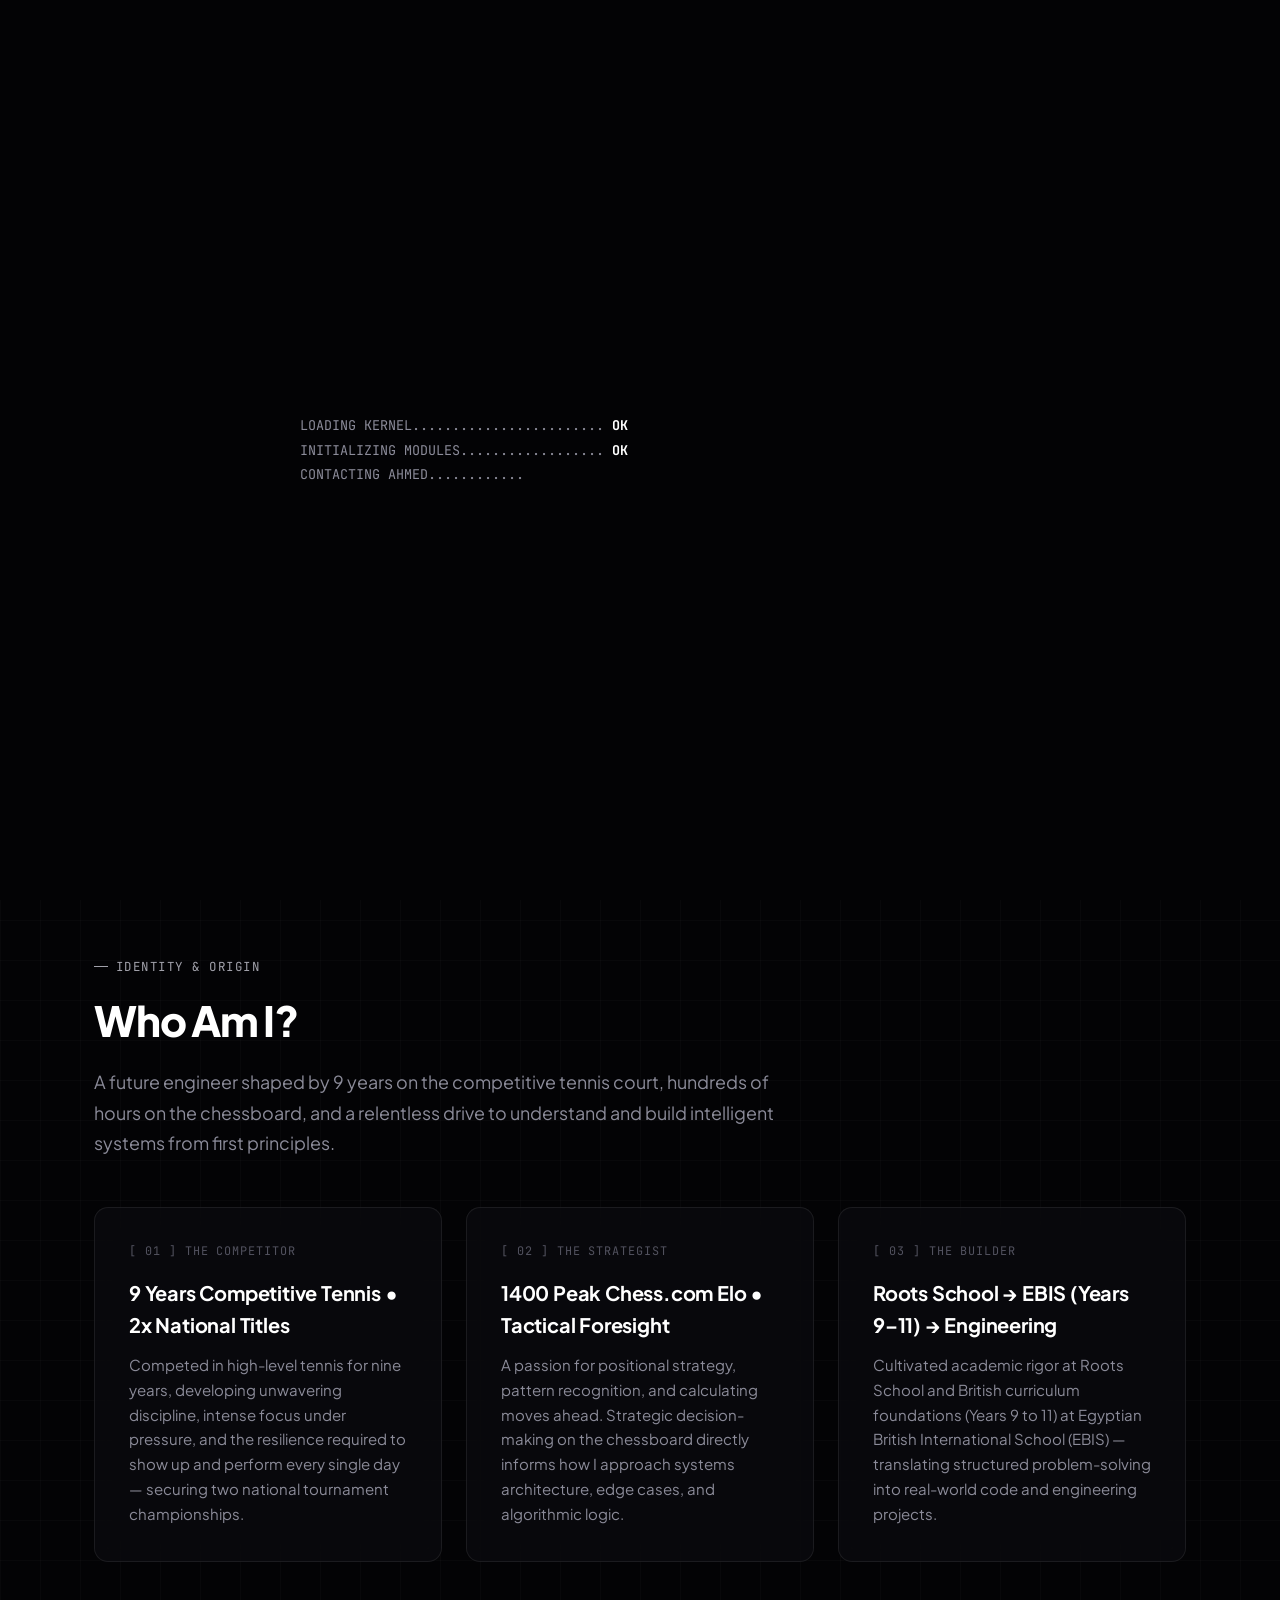
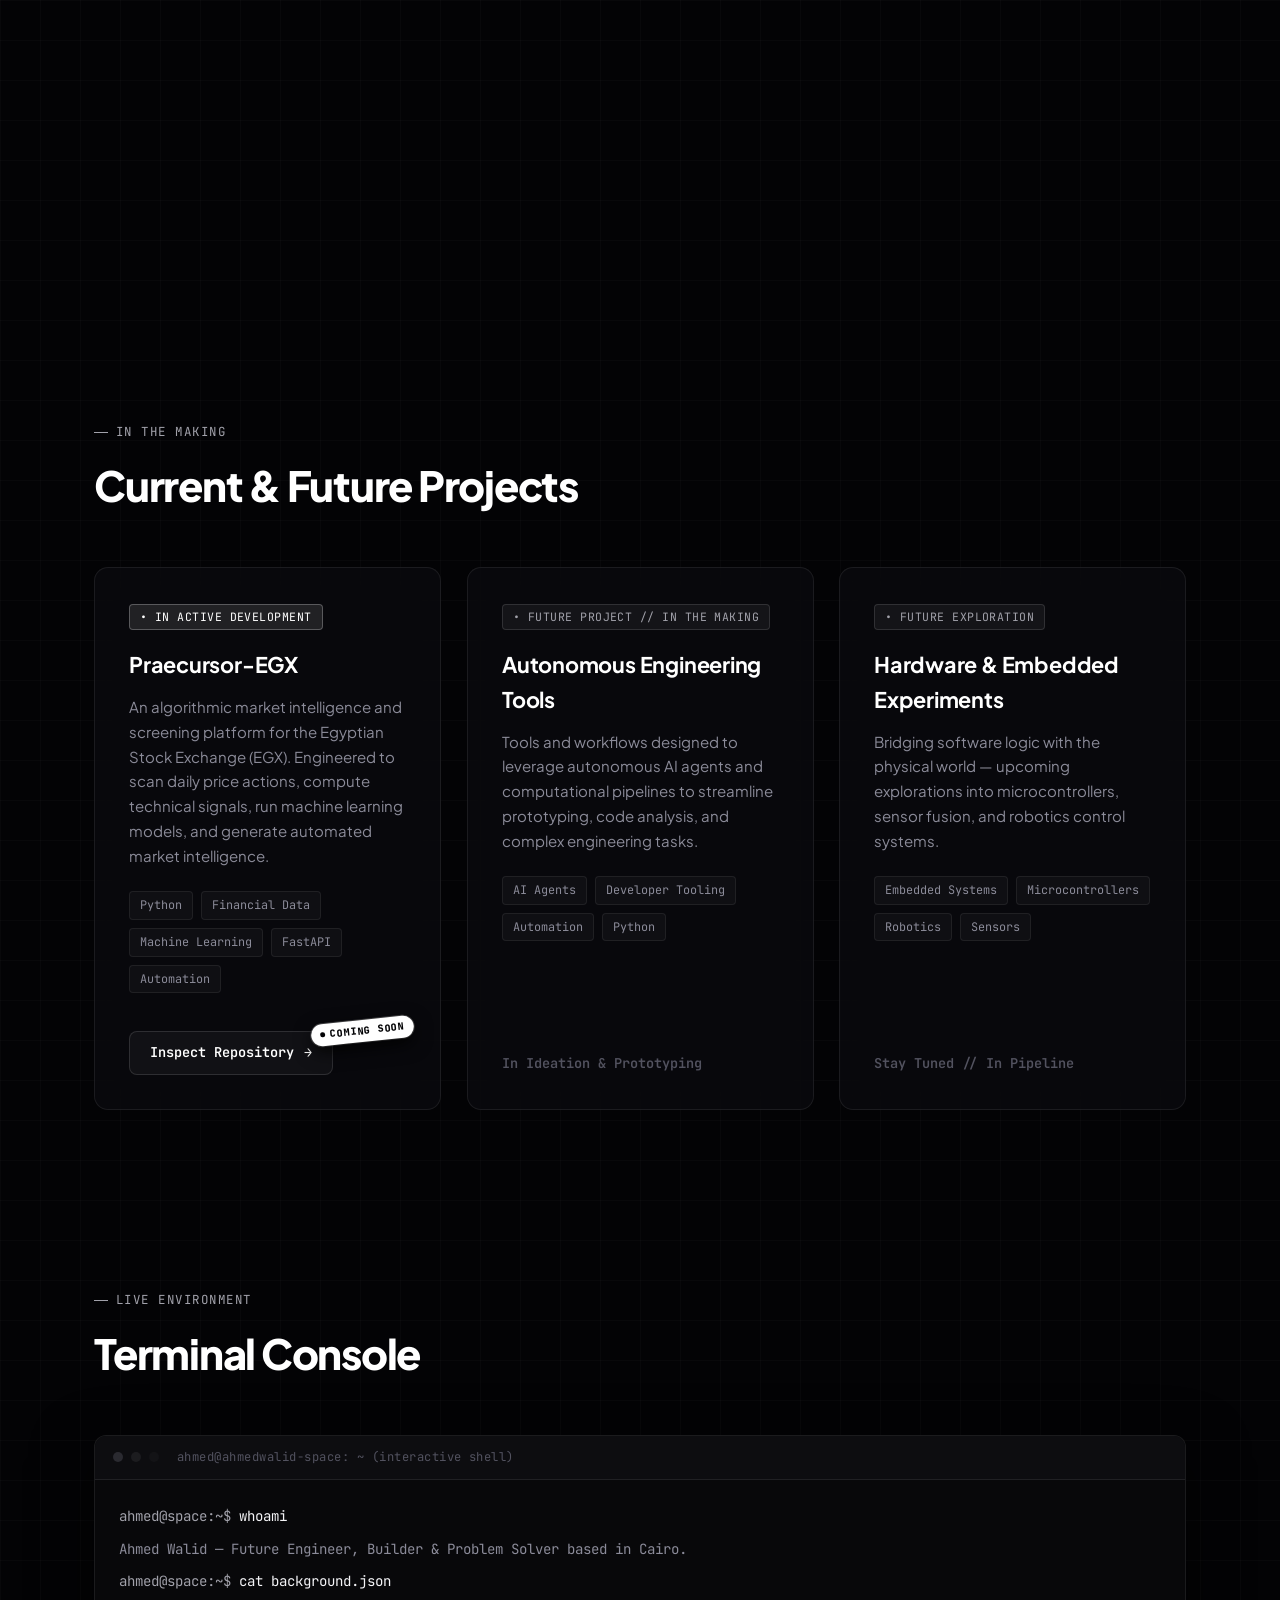
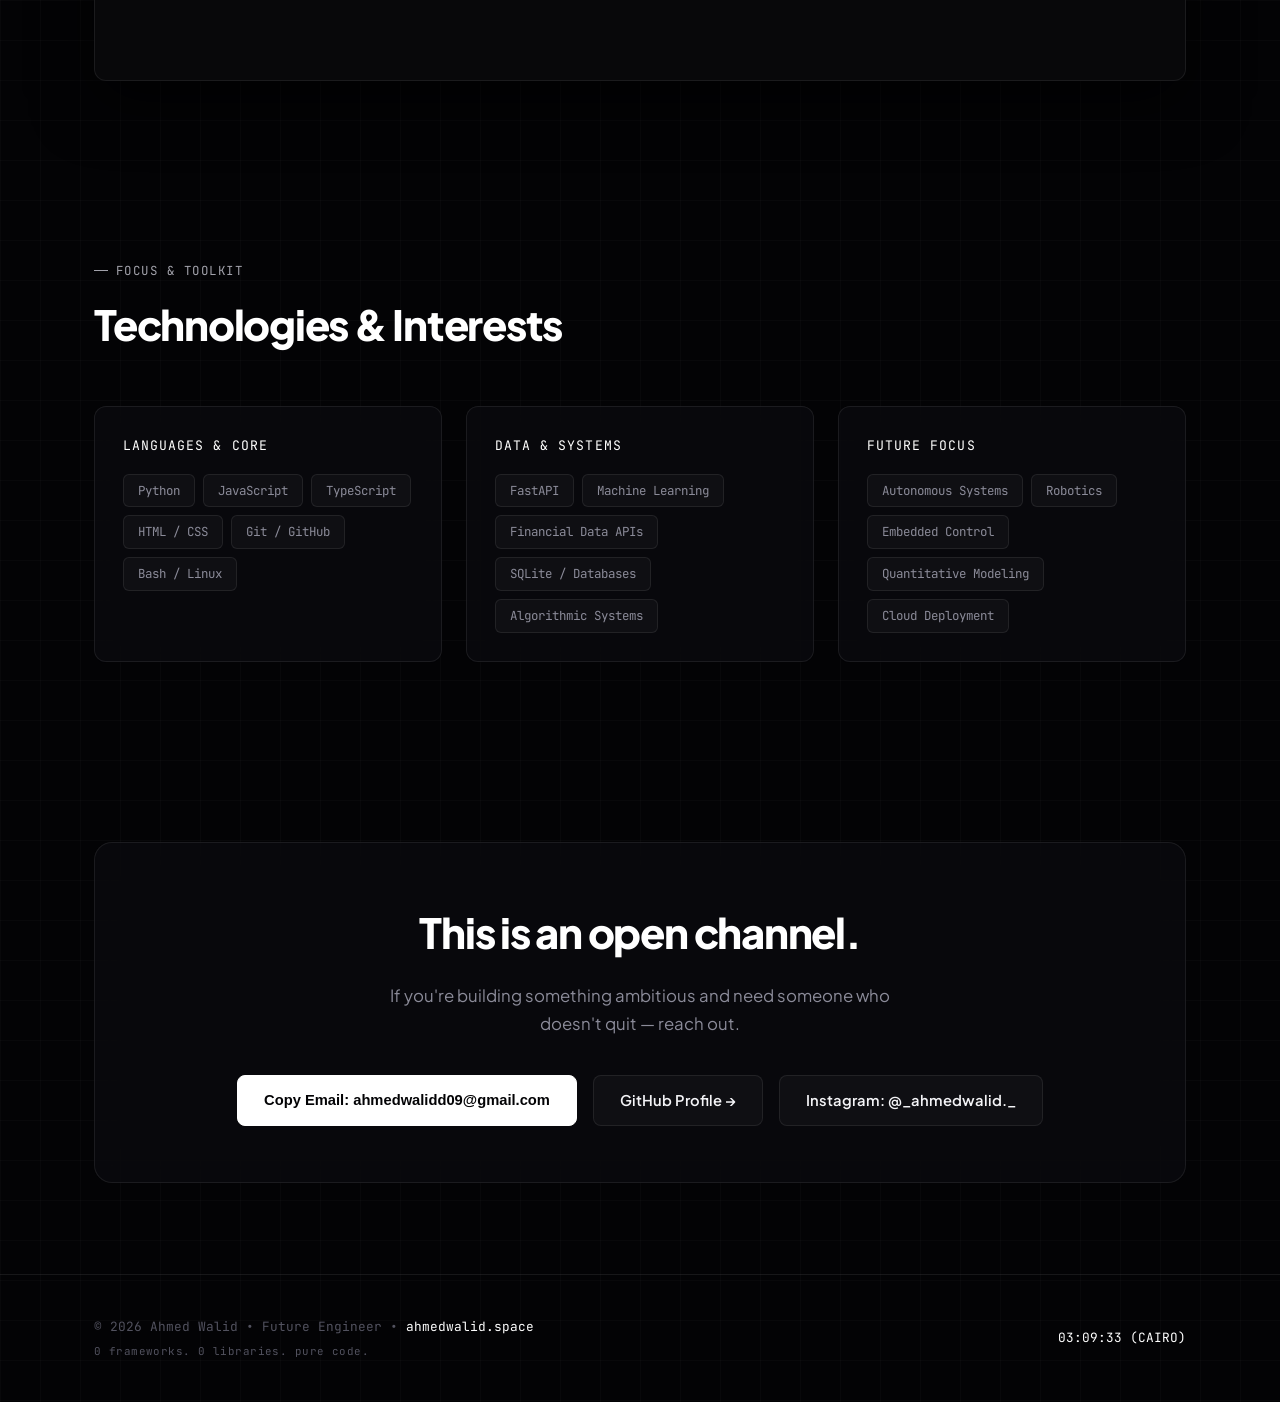
==== commit fd732f77: "perf: add vercel.json zero-cache edge headers and meta tags to guarantee instant fresh loads for all" ====
--- a/index.html
+++ b/index.html
@@ -19,6 +19,9 @@
 <head>
   <meta charset="UTF-8">
   <meta name="viewport" content="width=device-width, initial-scale=1.0">
+  <meta http-equiv="Cache-Control" content="no-cache, no-store, must-revalidate">
+  <meta http-equiv="Pragma" content="no-cache">
+  <meta http-equiv="Expires" content="0">
   <title>Ahmed Walid // Future Engineer</title>
   <meta name="description" content="Ahmed Walid — Future Engineer. Developing Praecursor-EGX and exploring systems, intelligence, and software.">
   <link rel="icon" href="data:image/svg+xml,<svg xmlns='http://www.w3.org/2000/svg' viewBox='0 0 32 32'><rect width='32' height='32' rx='6' fill='%23030305'/><text x='50%25' y='55%25' dominant-baseline='middle' text-anchor='middle' fill='%23a1a1aa' font-family='monospace' font-size='13' font-weight='bold'>AW</text></svg>">
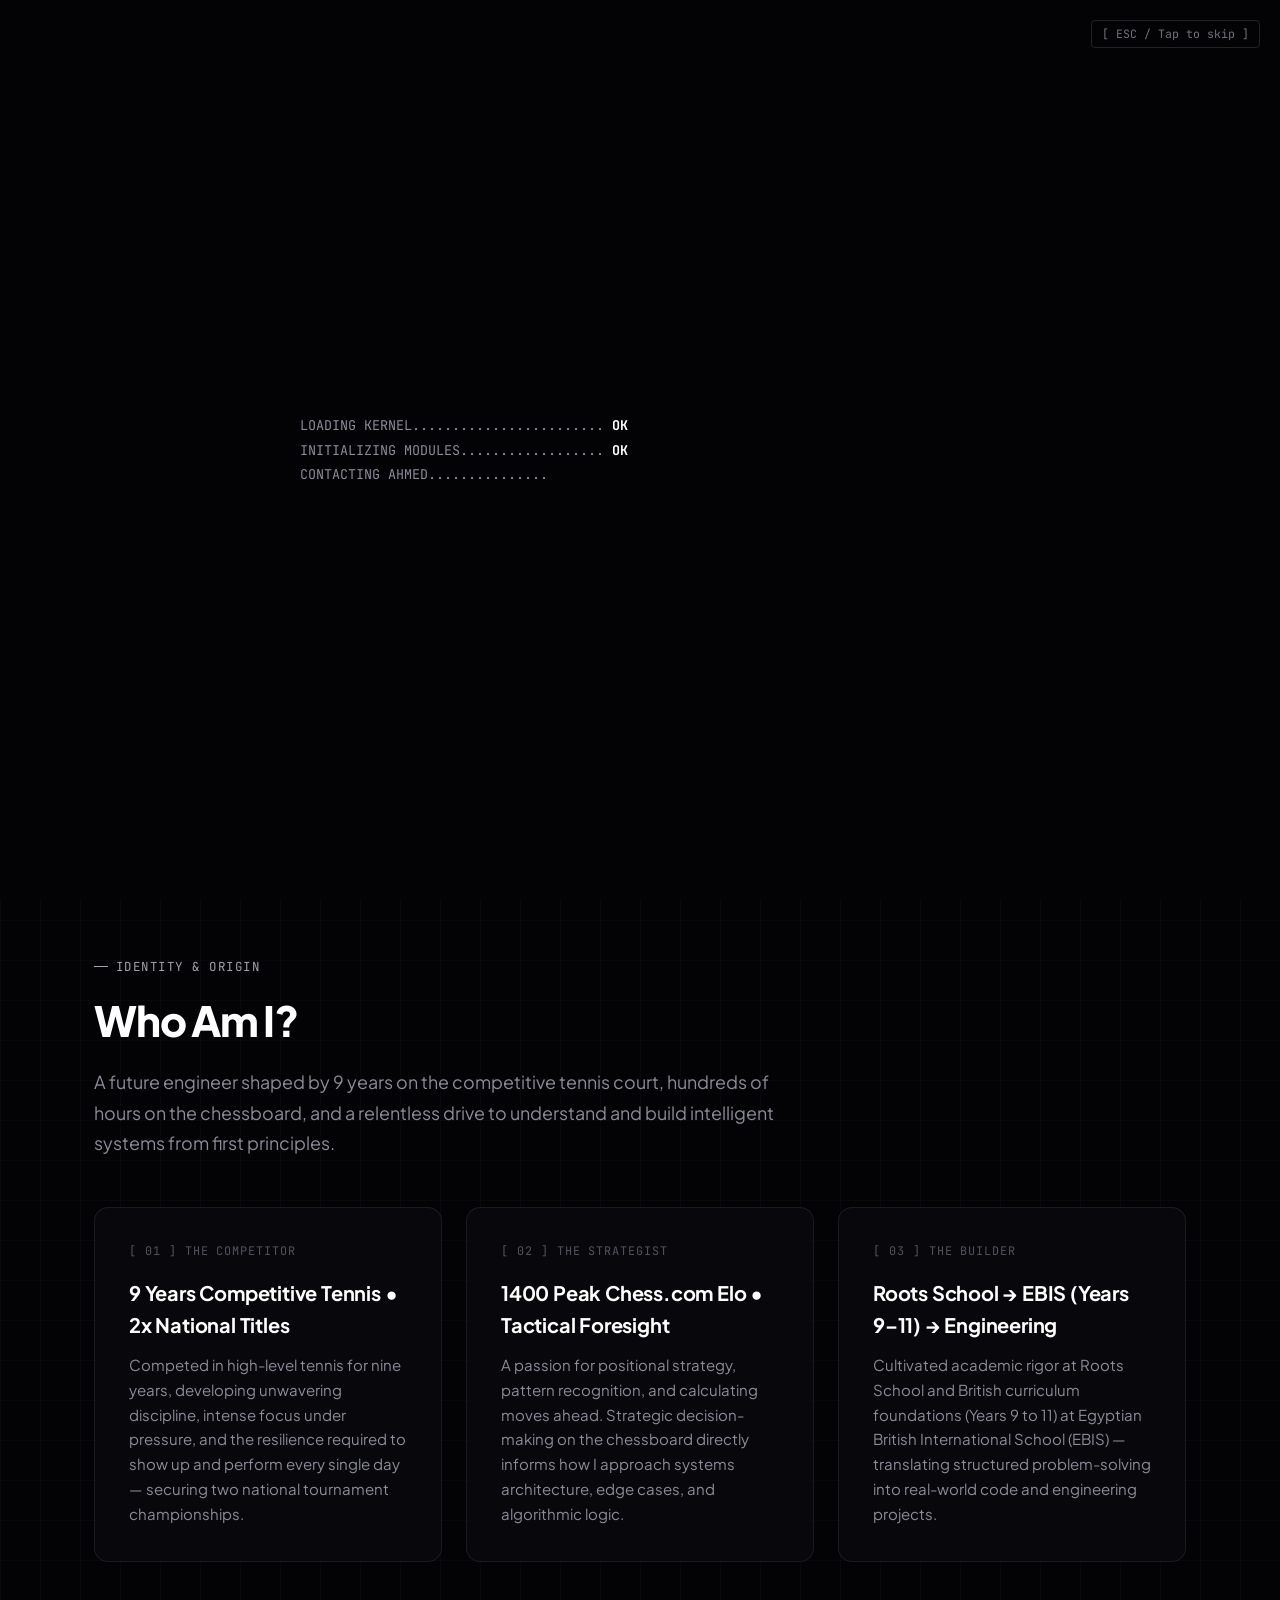
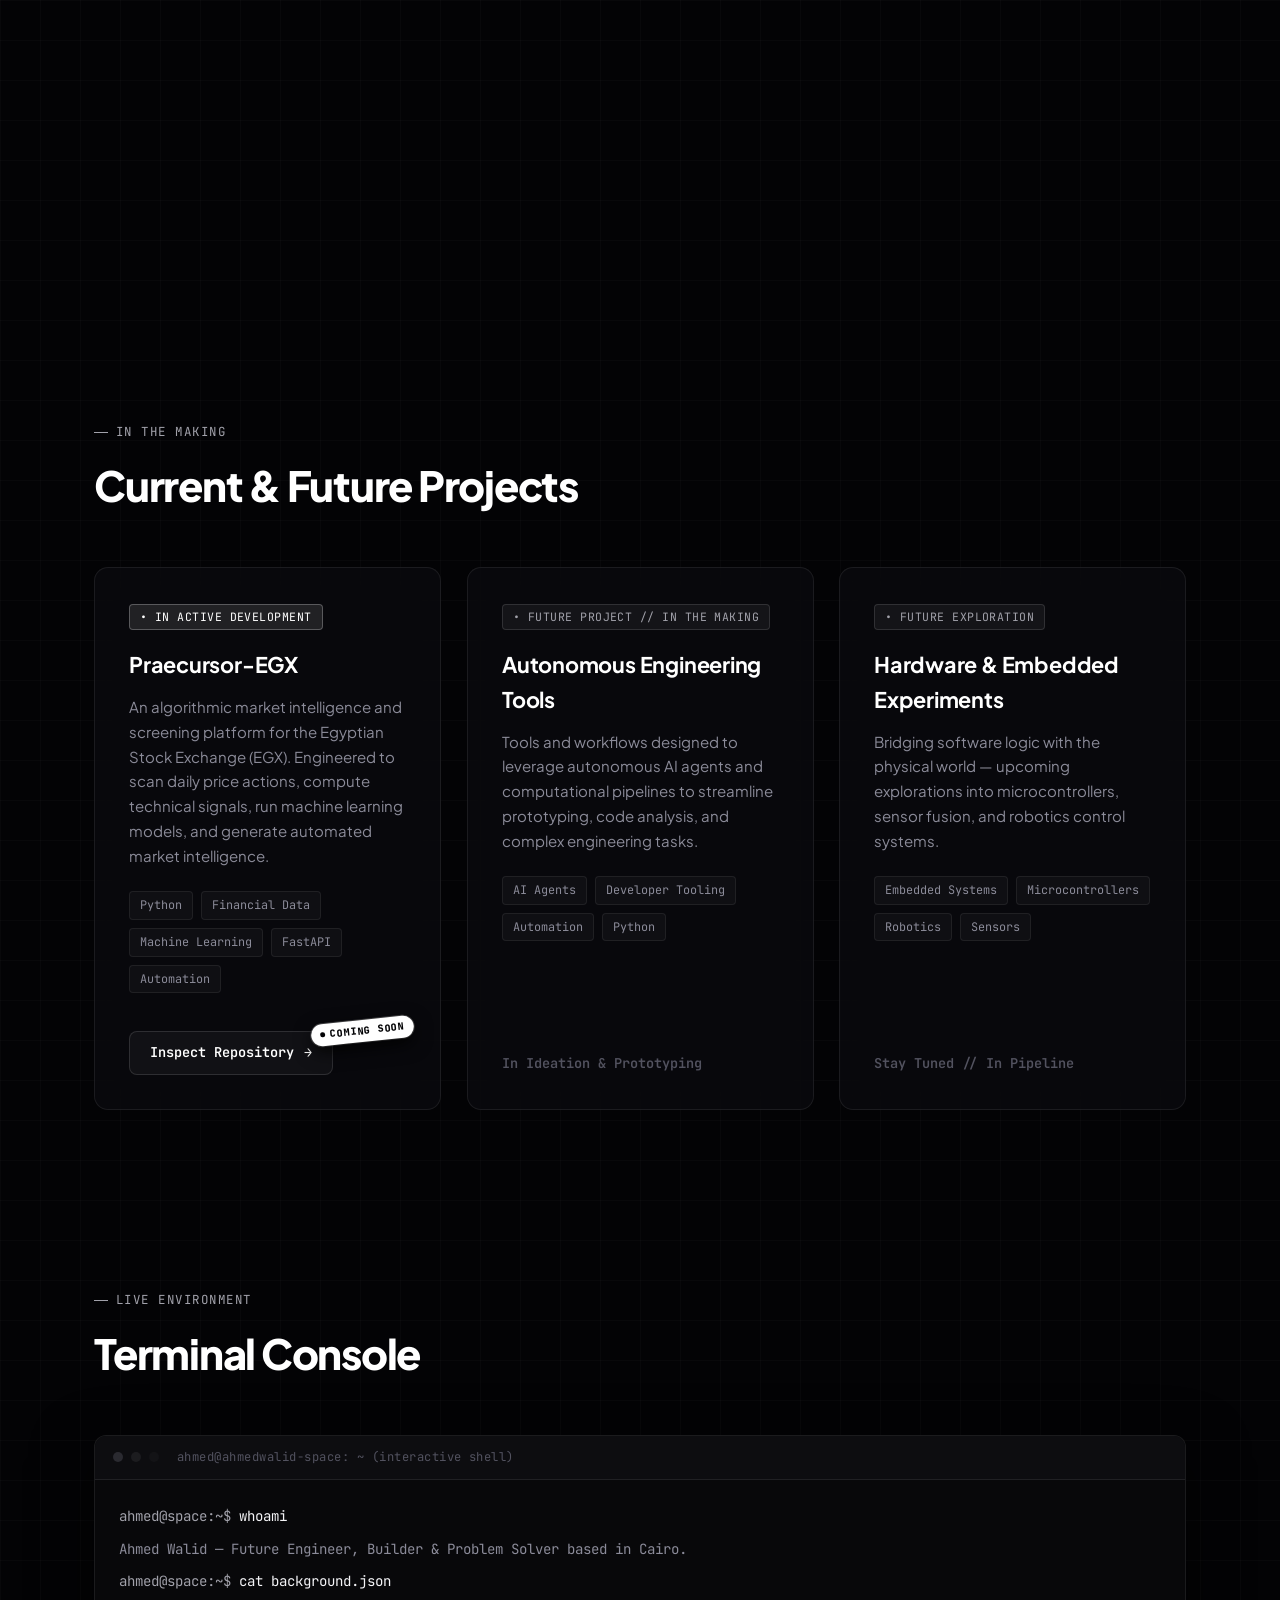
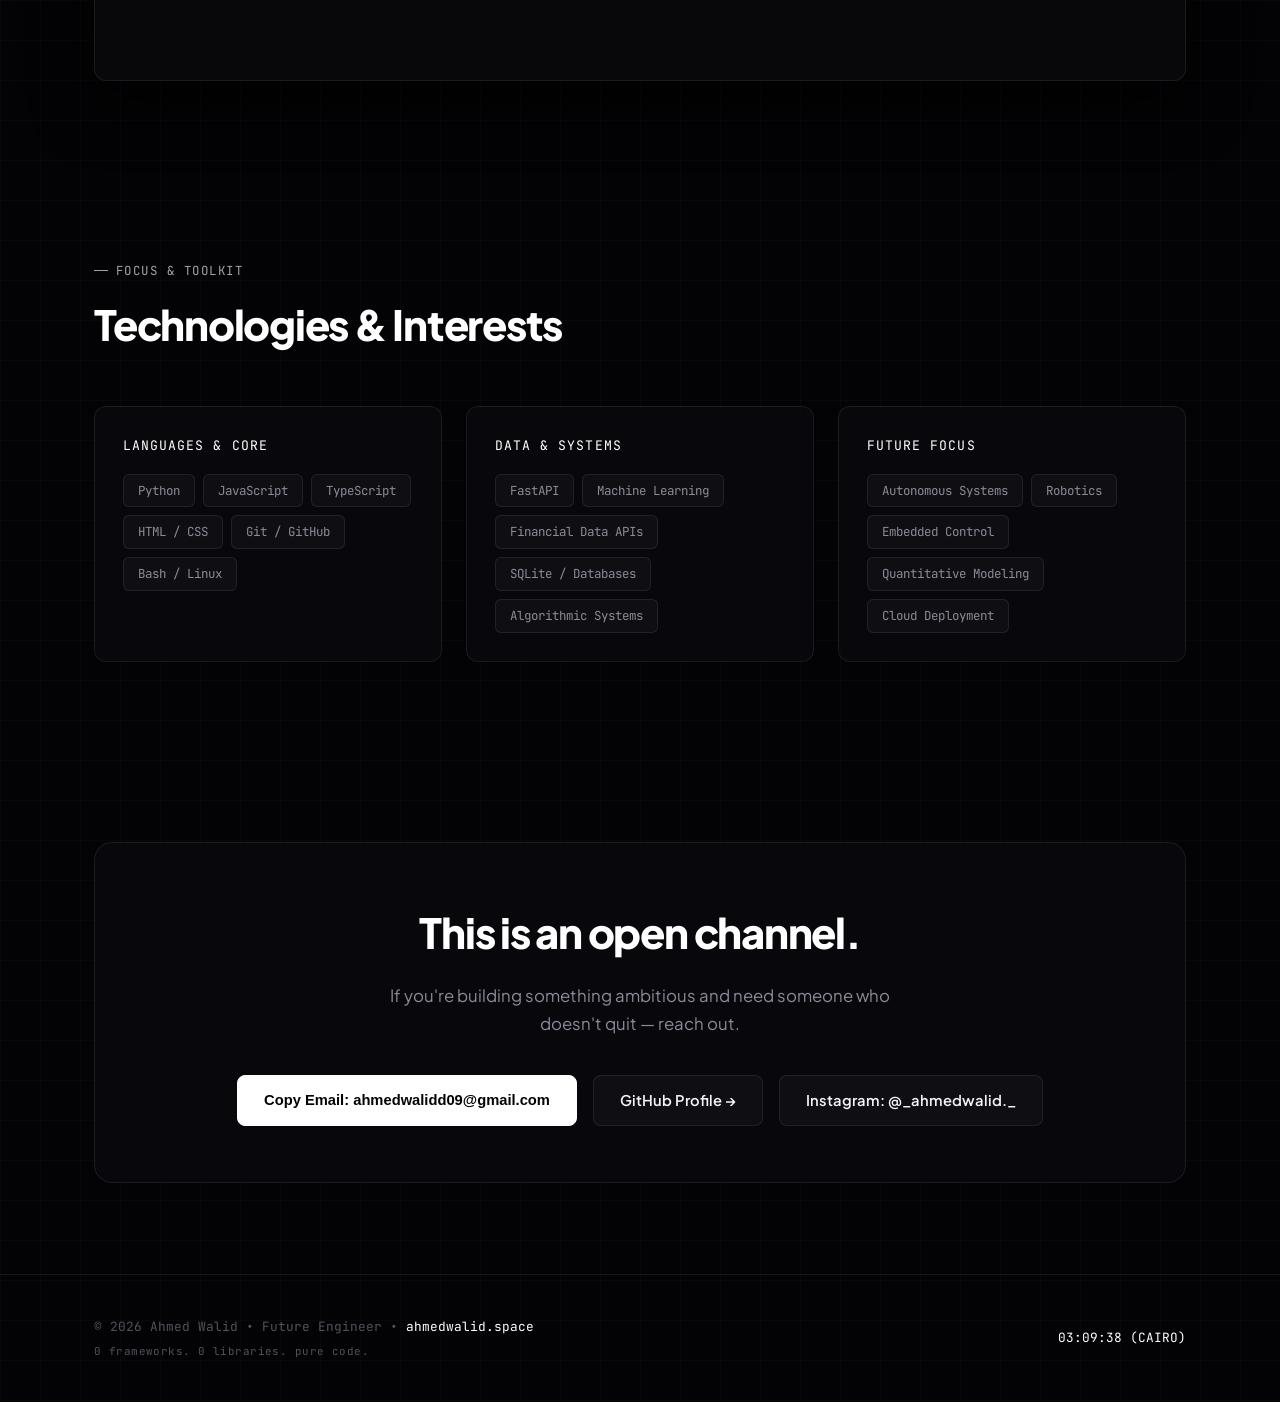
==== commit 253748d1: "fix: remove reduced-motion blocker, make boot sequence visible with skip button, unregister stale se" ====
--- a/index.html
+++ b/index.html
@@ -17,6 +17,19 @@
 -->
 <html lang="en">
 <head>
+  <script>
+    // Unregister any stale Service Worker or PWA cache
+    if ('serviceWorker' in navigator) {
+      navigator.serviceWorker.getRegistrations().then(function(regs) {
+        for (var r of regs) r.unregister();
+      });
+    }
+    if ('caches' in window) {
+      caches.keys().then(function(names) {
+        for (var name of names) caches.delete(name);
+      });
+    }
+  </script>
   <meta charset="UTF-8">
   <meta name="viewport" content="width=device-width, initial-scale=1.0">
   <meta http-equiv="Cache-Control" content="no-cache, no-store, must-revalidate">
@@ -1286,16 +1299,9 @@
       to { --border-angle: 360deg; }
     }
 
-    /* Feature 15: Prefers-Reduced-Motion Respect */
+    /* Gentle Reduced Motion Handling */
     @media (prefers-reduced-motion: reduce) {
-      *, *::before, *::after {
-        animation-duration: 0.01ms !important;
-        animation-iteration-count: 1 !important;
-        transition-duration: 0.01ms !important;
-      }
-      #boot-screen { display: none !important; }
-      .reveal-item { opacity: 1 !important; transform: none !important; }
-      .grain-overlay { display: none !important; }
+      .custom-cursor-dot, .custom-cursor-ring { display: none !important; }
     }
   </style>
 <!--
@@ -1312,6 +1318,7 @@
   <div id="dimension-label">[ DIMENSION SHIFT // ACTIVE ]</div>
   <!-- System Boot Sequence Overlay -->
   <div id="boot-screen">
+    <div style="position: absolute; top: 20px; right: 20px; font-family: var(--font-mono); font-size: 0.72rem; color: #71717a; border: 1px solid rgba(255,255,255,0.12); padding: 4px 10px; border-radius: 4px; cursor: pointer;" id="boot-skip-btn">[ ESC / Tap to skip ]</div>
     <div class="boot-inner" id="boot-terminal"></div>
   </div>
 
@@ -1787,13 +1794,22 @@
       const bootTerminal = document.getElementById('boot-terminal');
       if (!bootScreen || !bootTerminal) return;
 
-      // Respect reduced motion & only run once per session
-      if (window.matchMedia('(prefers-reduced-motion: reduce)').matches || sessionStorage.getItem('boot_complete') === 'true') {
-        bootScreen.style.display = 'none';
-        return;
+      document.body.style.overflow = 'hidden';
+
+      function skipBoot() {
+        bootScreen.style.opacity = '0';
+        document.body.style.overflow = '';
+        setTimeout(() => { bootScreen.style.display = 'none'; }, 400);
       }
 
-      document.body.style.overflow = 'hidden';
+      const skipBtn = document.getElementById('boot-skip-btn');
+      if (skipBtn) skipBtn.addEventListener('click', skipBoot);
+      bootScreen.addEventListener('click', (e) => {
+        if (e.target !== bootTerminal && !bootTerminal.contains(e.target)) skipBoot();
+      });
+      document.addEventListener('keydown', (e) => {
+        if (e.key === 'Escape' && bootScreen.style.display !== 'none') skipBoot();
+      });
 
       const scriptSteps = [
         { label: 'LOADING KERNEL', initial: '...', final: 'OK', pauseAfter: 250 },
@@ -1848,13 +1864,8 @@
         if (stepIndex >= scriptSteps.length) {
           // Finished boot
           setTimeout(() => {
-            bootScreen.style.opacity = '0';
-            document.body.style.overflow = '';
-            sessionStorage.setItem('boot_complete', 'true');
-            setTimeout(() => {
-              bootScreen.style.display = 'none';
-            }, 650);
-          }, 500);
+            skipBoot();
+          }, 600);
           return;
         }
 
@@ -2227,8 +2238,6 @@
        FEATURE 3: STAGGERED SCROLL REVEAL ANIMATIONS
        ======================================================== */
     (function initScrollReveal() {
-      if (window.matchMedia('(prefers-reduced-motion: reduce)').matches) return;
-
       const sections = document.querySelectorAll('section, header.hero');
       sections.forEach(section => {
         const children = section.querySelectorAll(
@@ -2298,7 +2307,7 @@
        ======================================================== */
     (function initCursorTrail() {
       const isTouch = ('ontouchstart' in window) || (navigator.maxTouchPoints > 0) || window.matchMedia('(pointer: coarse)').matches;
-      if (isTouch || window.matchMedia('(prefers-reduced-motion: reduce)').matches) return;
+      if (isTouch) return;
 
       const TRAIL_COUNT = 5;
       const trails = [];
@@ -2473,8 +2482,6 @@
        FEATURE 18: TERMINAL AUTO-TYPE ON FIRST VIEW
        ======================================================== */
     (function initTerminalAutoType() {
-      if (window.matchMedia('(prefers-reduced-motion: reduce)').matches) return;
-
       const termBody = document.getElementById('terminal-body');
       if (!termBody) return;
 
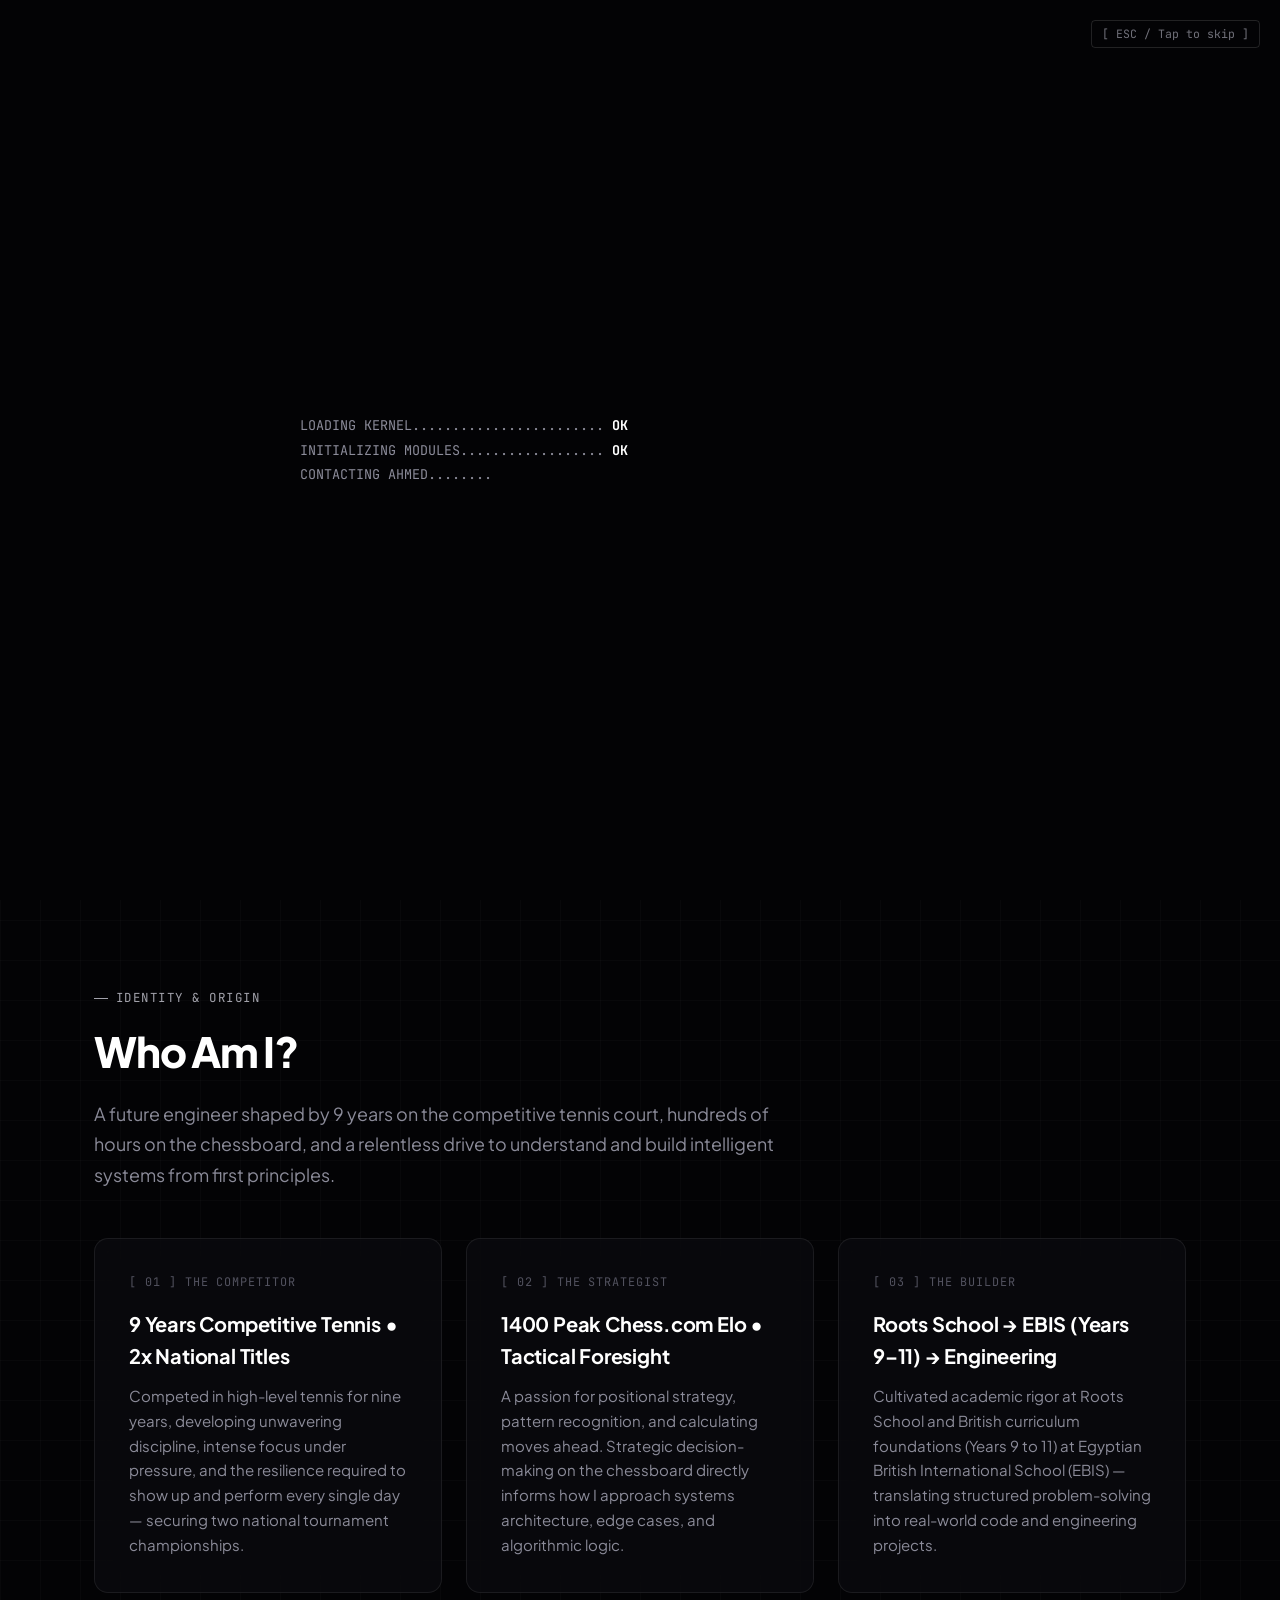
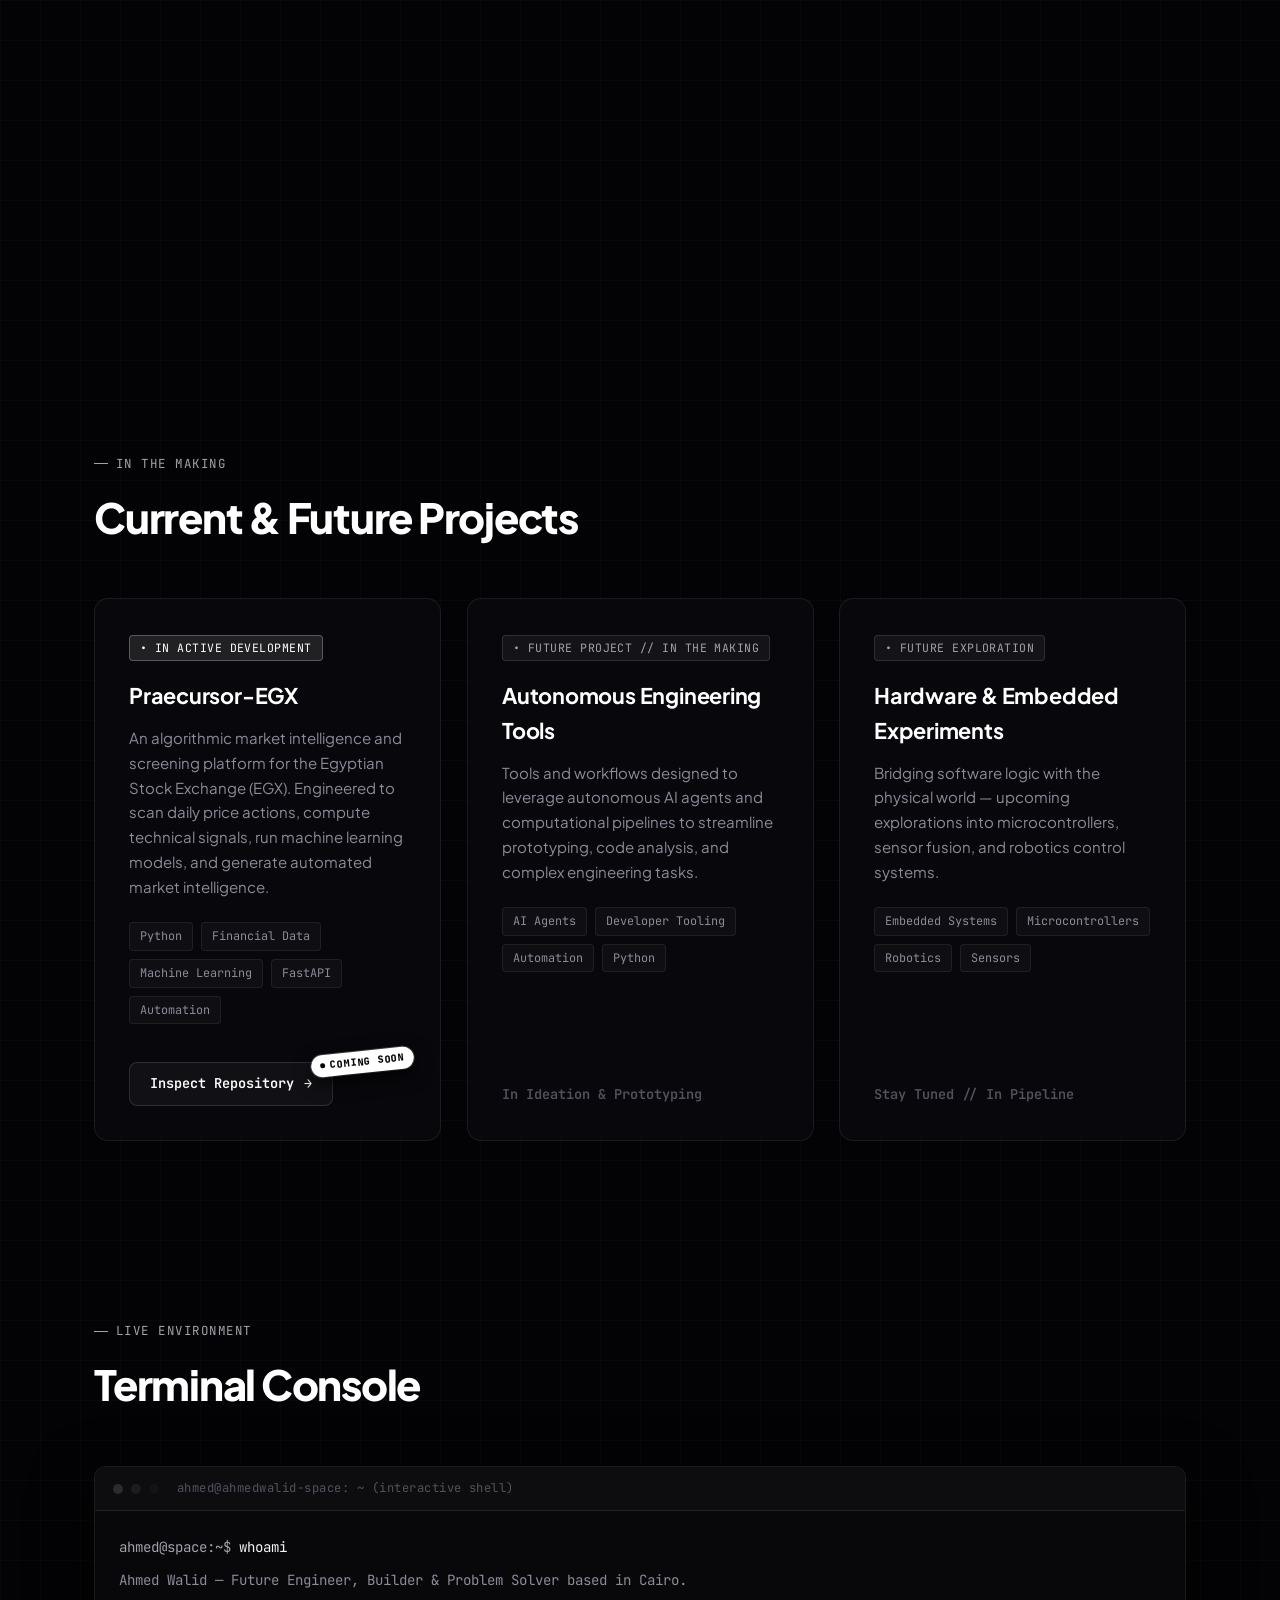
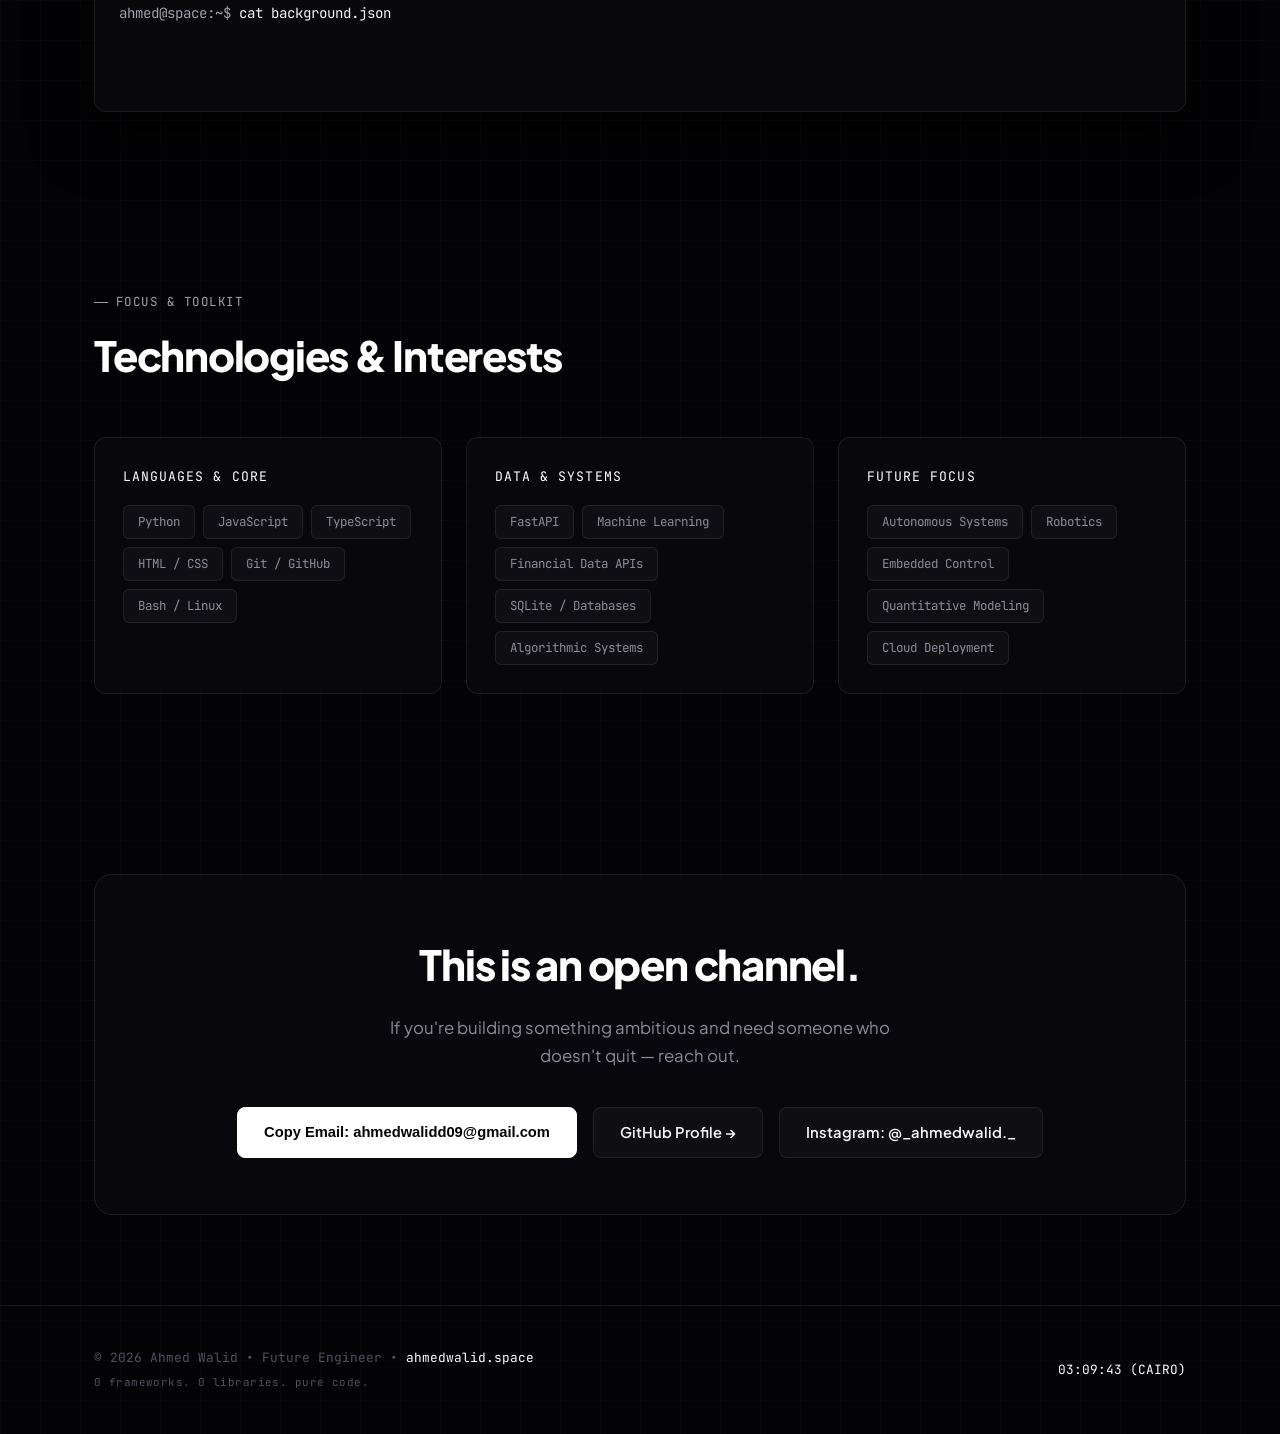
==== commit 14cf6ee1: "fix: ensure boot sequence plays fully without accidental background click skip" ====
--- a/index.html
+++ b/index.html
@@ -1804,9 +1804,13 @@
 
       const skipBtn = document.getElementById('boot-skip-btn');
       if (skipBtn) skipBtn.addEventListener('click', skipBoot);
-      bootScreen.addEventListener('click', (e) => {
-        if (e.target !== bootTerminal && !bootTerminal.contains(e.target)) skipBoot();
-      });
+      // Only skip if the explicit skip button is clicked
+      if (skipBtn) {
+        skipBtn.addEventListener('click', (e) => {
+          e.stopPropagation();
+          skipBoot();
+        });
+      }
       document.addEventListener('keydown', (e) => {
         if (e.key === 'Escape' && bootScreen.style.display !== 'none') skipBoot();
       });
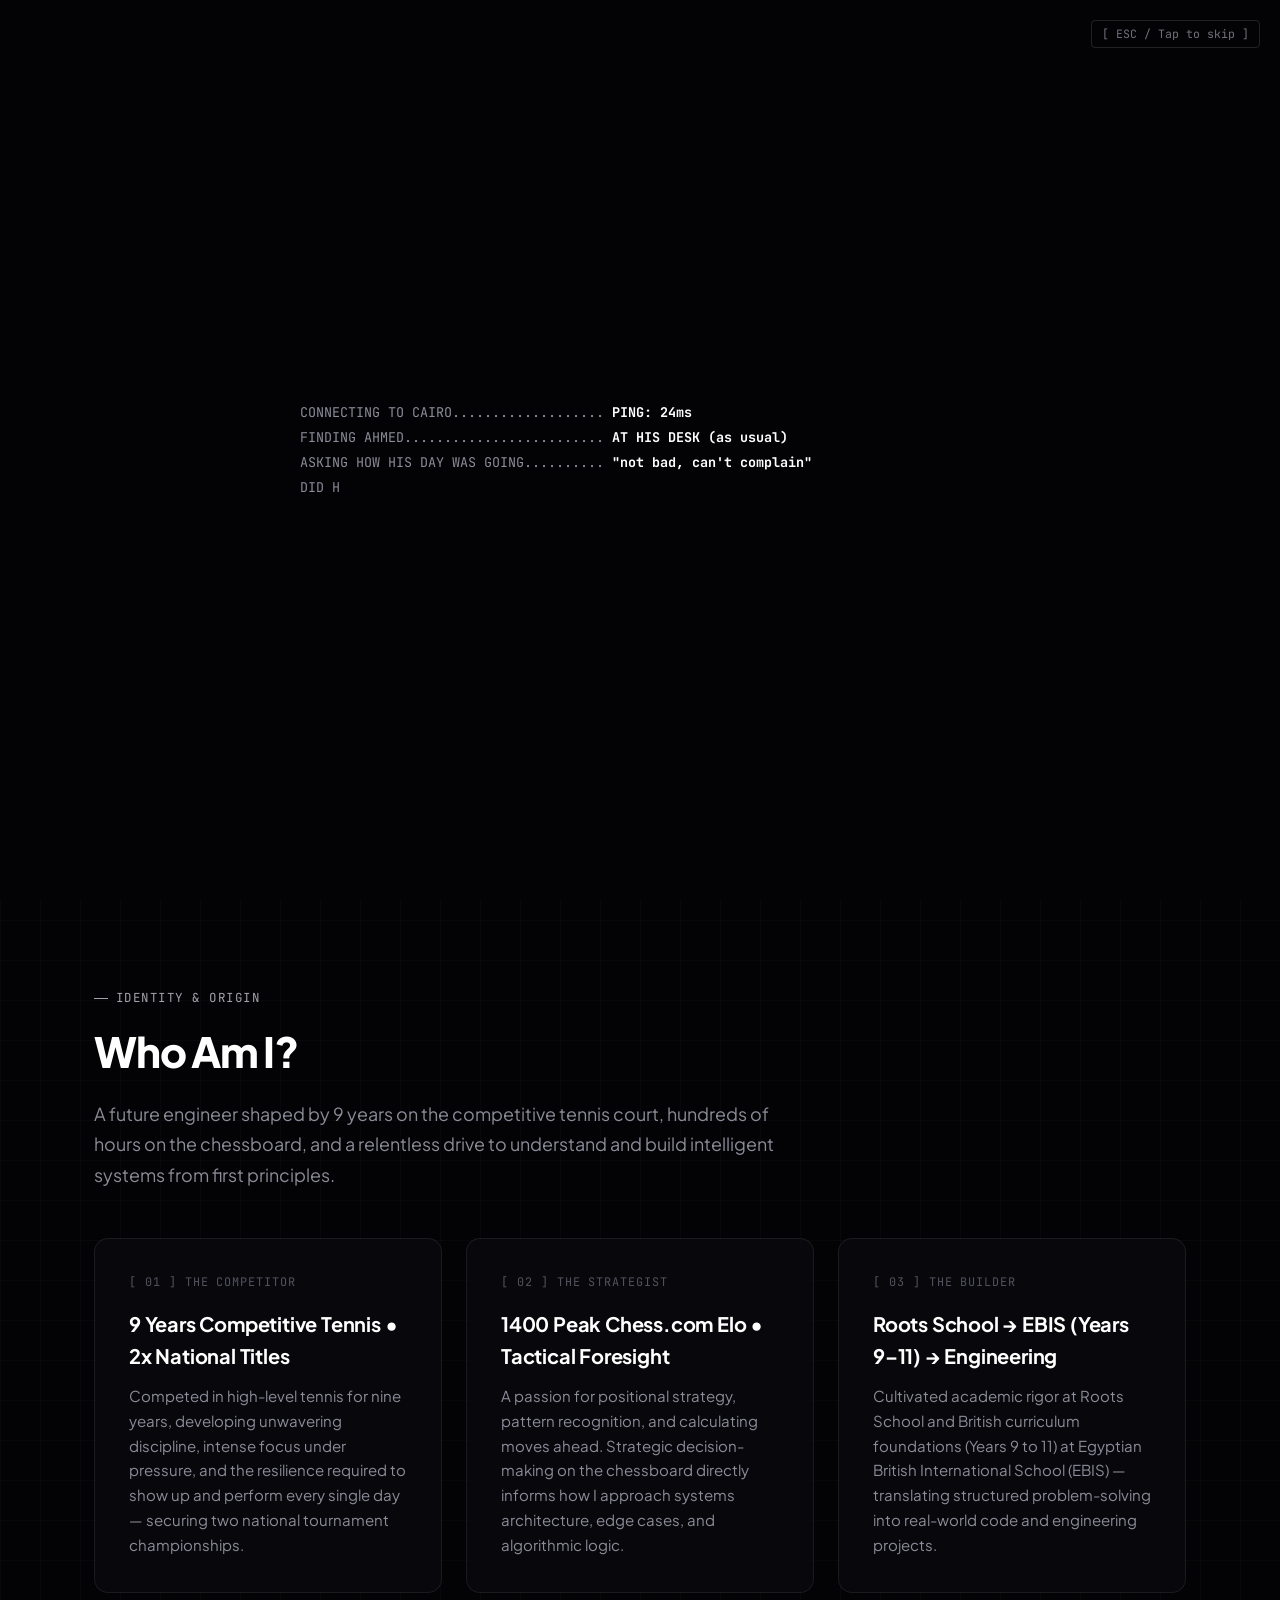
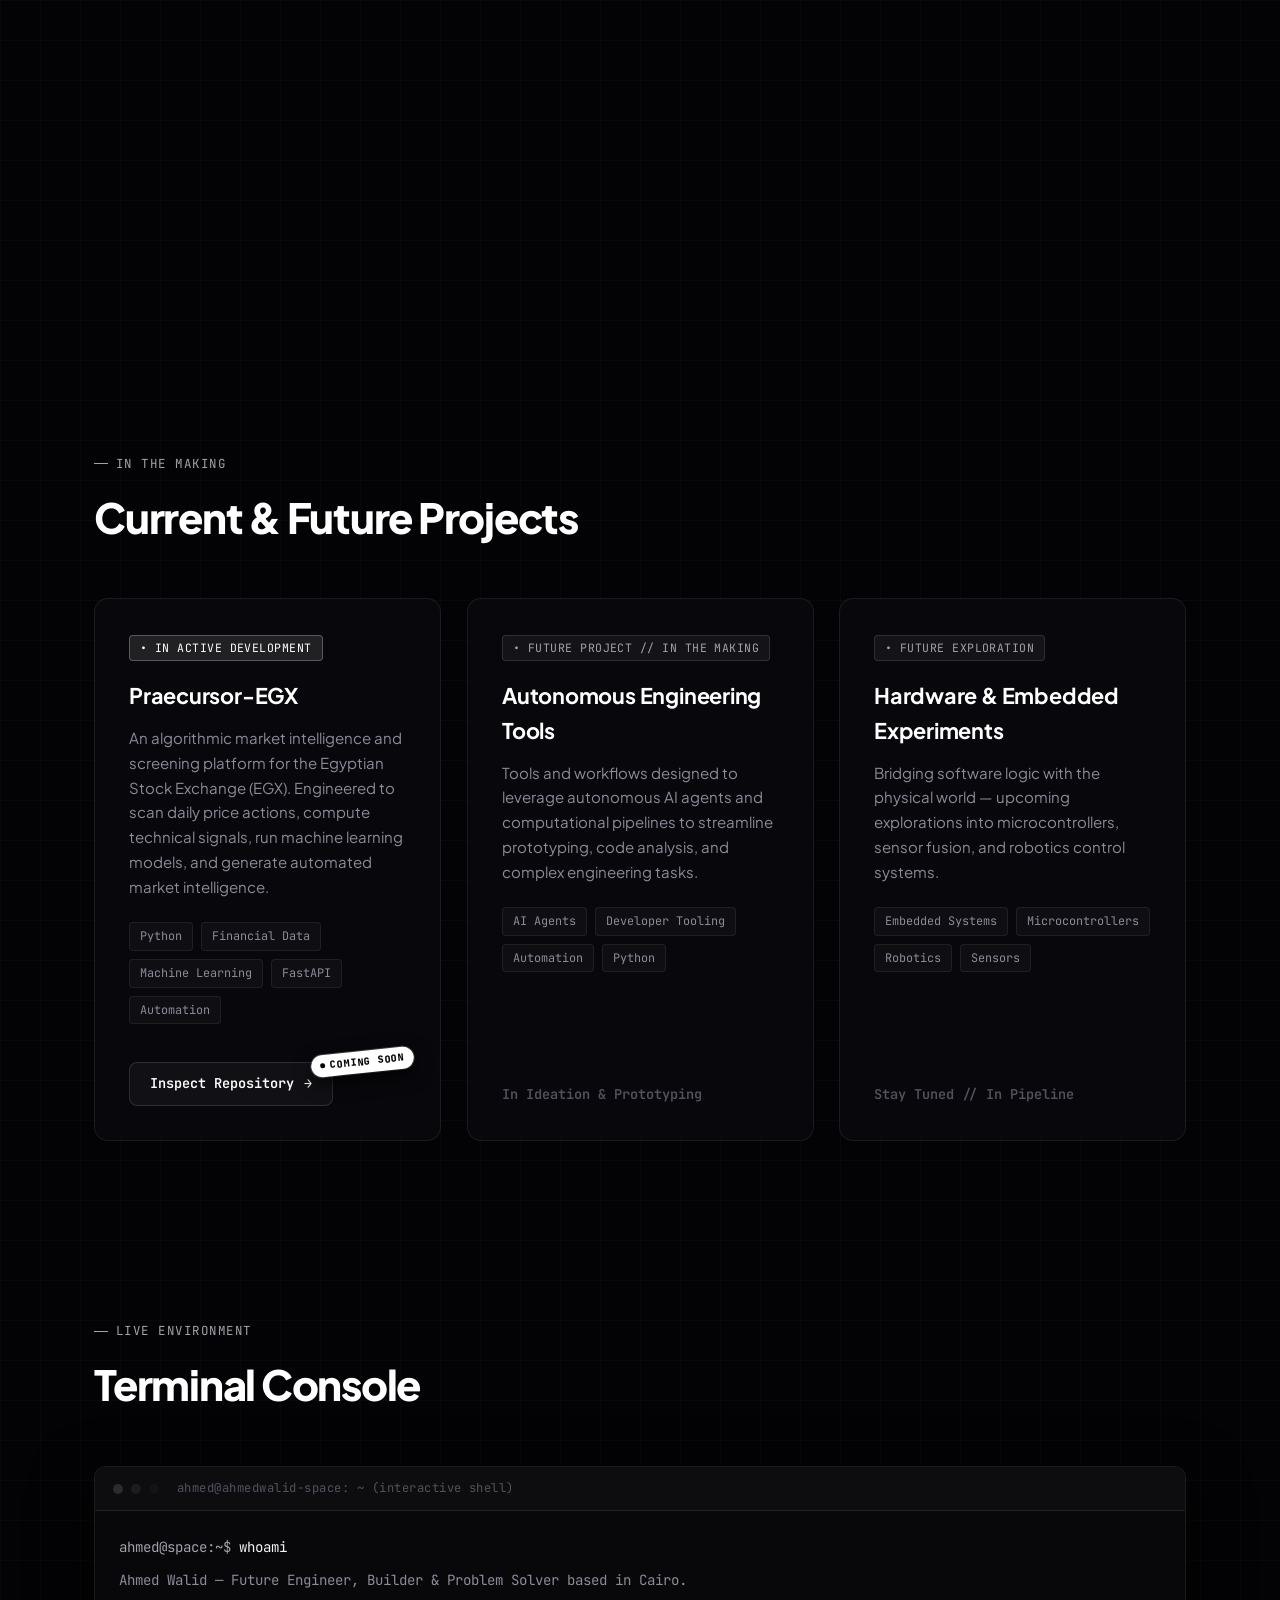
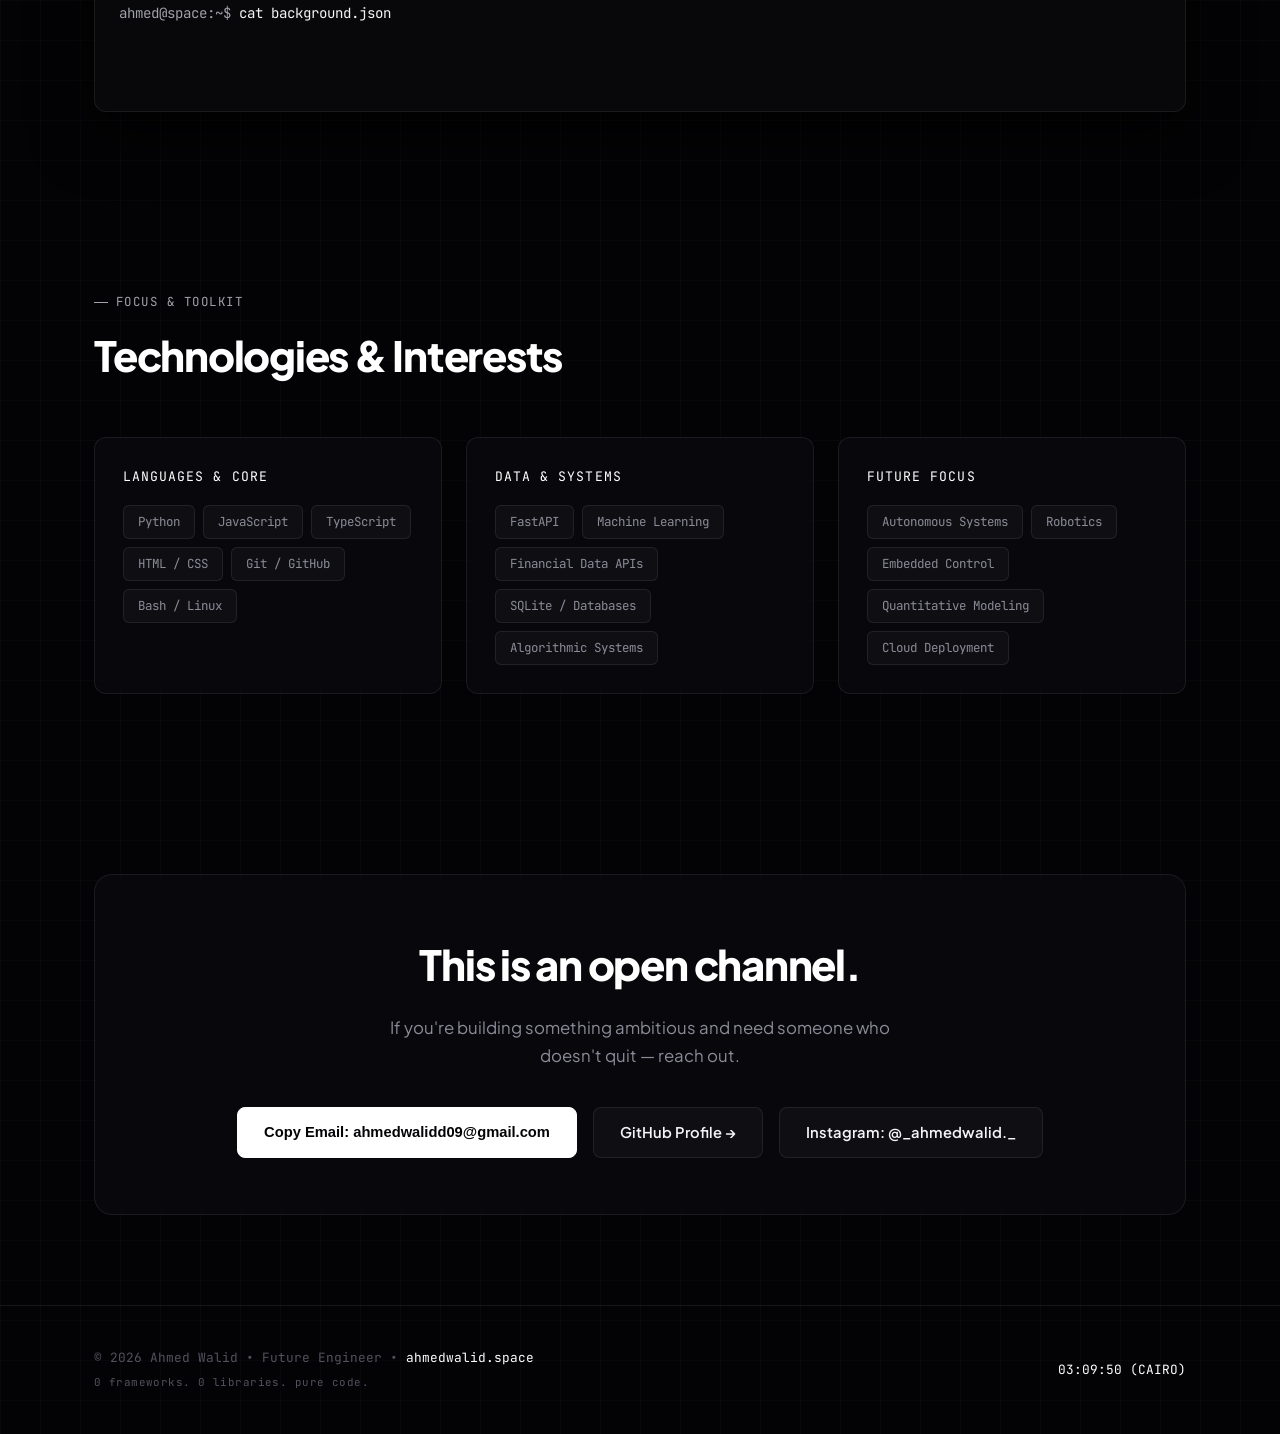
==== commit 8a4b1acb: "feat: update boot sequence with grounded Cairo-Ahmed personality dialogue (no sci-fi tropes)" ====
--- a/index.html
+++ b/index.html
@@ -1816,34 +1816,32 @@
       });
 
       const scriptSteps = [
-        { label: 'LOADING KERNEL', initial: '...', final: 'OK', pauseAfter: 250 },
-        { label: 'INITIALIZING MODULES', initial: '...', final: 'OK', pauseAfter: 200 },
+        { label: 'CONNECTING TO CAIRO', initial: '...', final: 'PING: 24ms', pauseAfter: 250 },
+        { label: 'FINDING AHMED', initial: '...', final: 'AT HIS DESK (as usual)', pauseAfter: 250 },
+        { label: 'ASKING HOW HIS DAY WAS GOING', initial: '...', final: '"not bad, can\'t complain"', pauseAfter: 300 },
         { 
-          label: 'CONTACTING AHMED', 
+          label: 'DID HE DRINK WATER TODAY?', 
           initial: '...', 
-          final: 'WAITING', 
-          swapTo: 'CONNECTED',
+          final: 'DOUBTFUL', 
+          swapTo: '"working on it"',
           swapDelay: 400,
-          pauseAfter: 250 
+          pauseAfter: 280 
         },
         { 
-          label: 'REQUESTING ACCESS', 
+          label: 'ASKING AHMED FOR PERMISSION', 
           initial: '...', 
           final: 'HOLD ON', 
-          swapTo: 'APPROVED',
-          swapDelay: 350,
-          pauseAfter: 250 
+          swapTo: '"yeah, let them in"',
+          swapDelay: 400,
+          pauseAfter: 300 
         },
-        { label: 'ASKING AHMED HOW HIS DAY IS GOING', initial: '...', final: '"not bad"', pauseAfter: 300 },
         { 
-          label: 'CHECKING IF VISITOR IS COOL', 
+          label: 'CHECKING VISITOR VIBES', 
           initial: '...', 
-          final: 'PROBABLY', 
-          swapTo: 'VERIFIED ✓',
-          swapDelay: 250,
-          pauseAfter: 250 
+          final: 'VERIFIED COOL ✓', 
+          pauseAfter: 350 
         },
-        { label: 'ACCESS GRANTED — WELCOME.', isSingle: true, pauseAfter: 500 }
+        { label: "WELCOME TO AHMED'S SPACE.", isSingle: true, pauseAfter: 600 }
       ];
 
       function dots(count) {
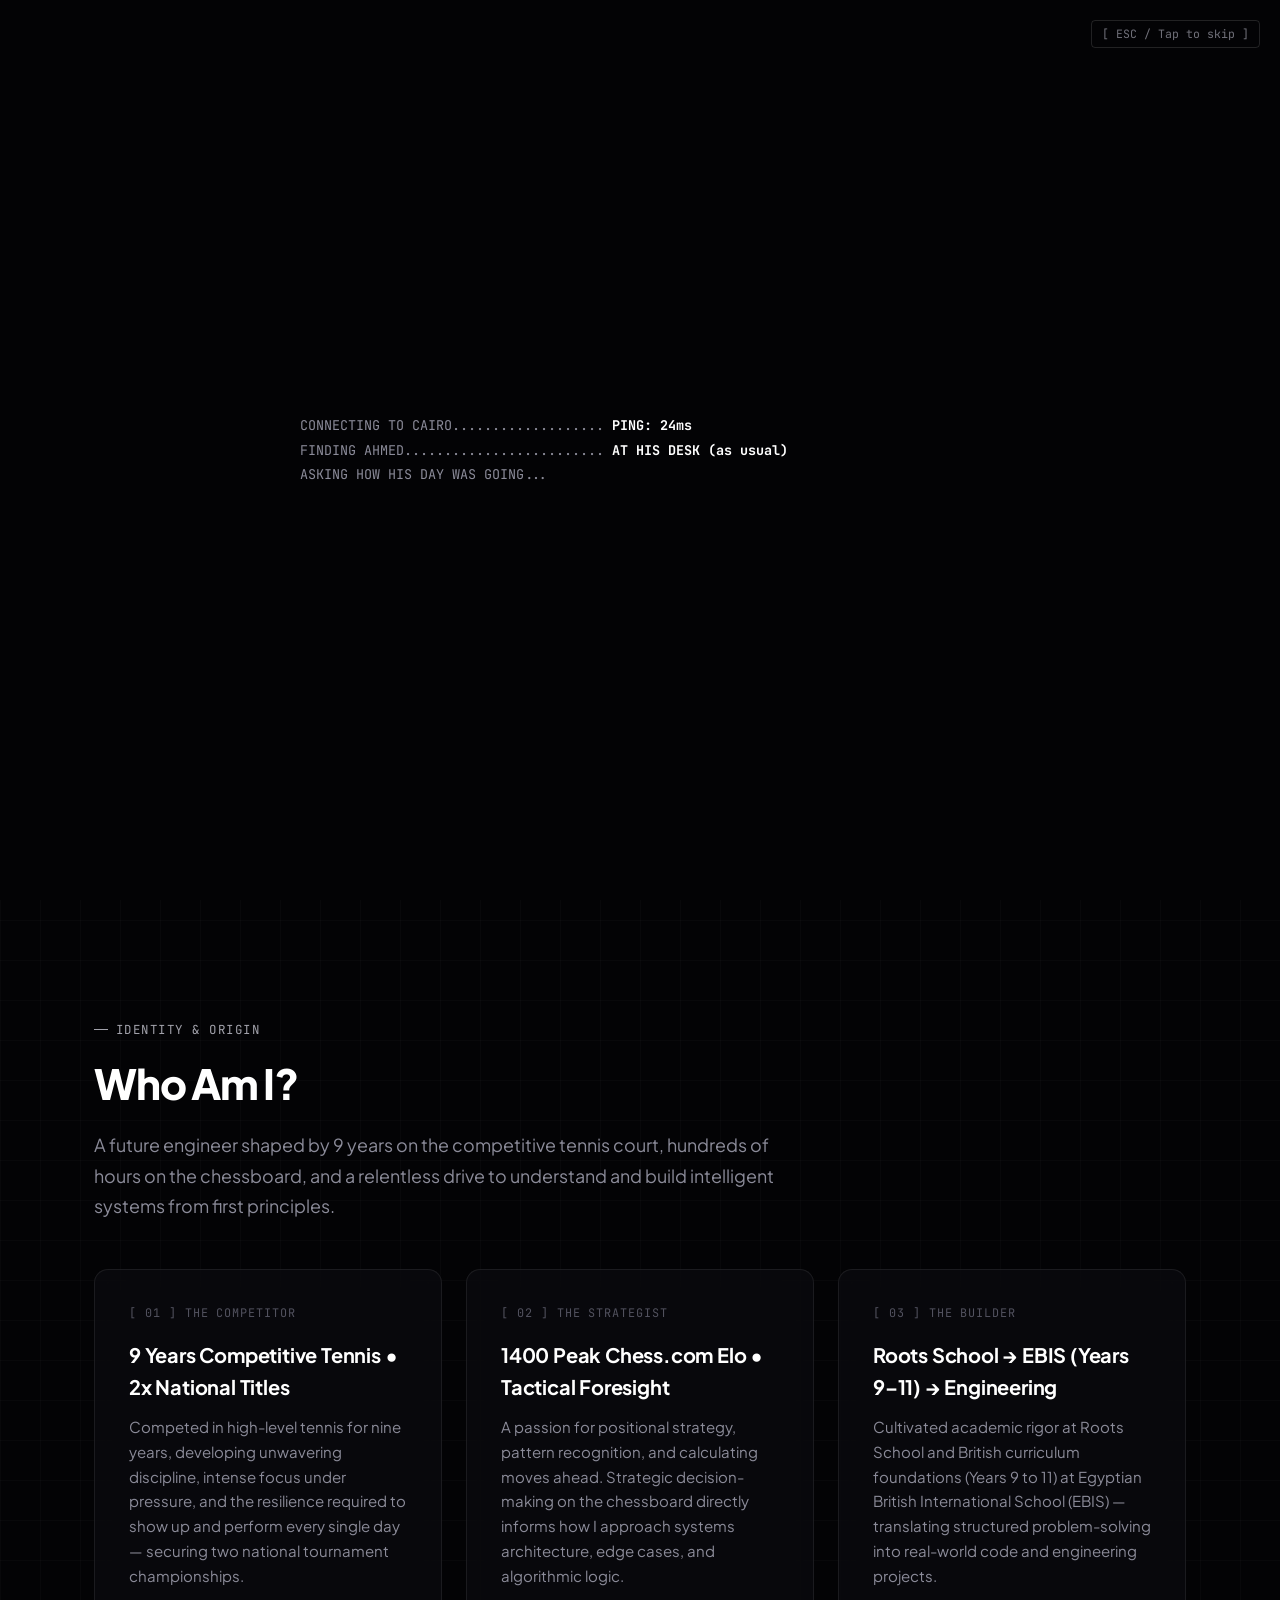
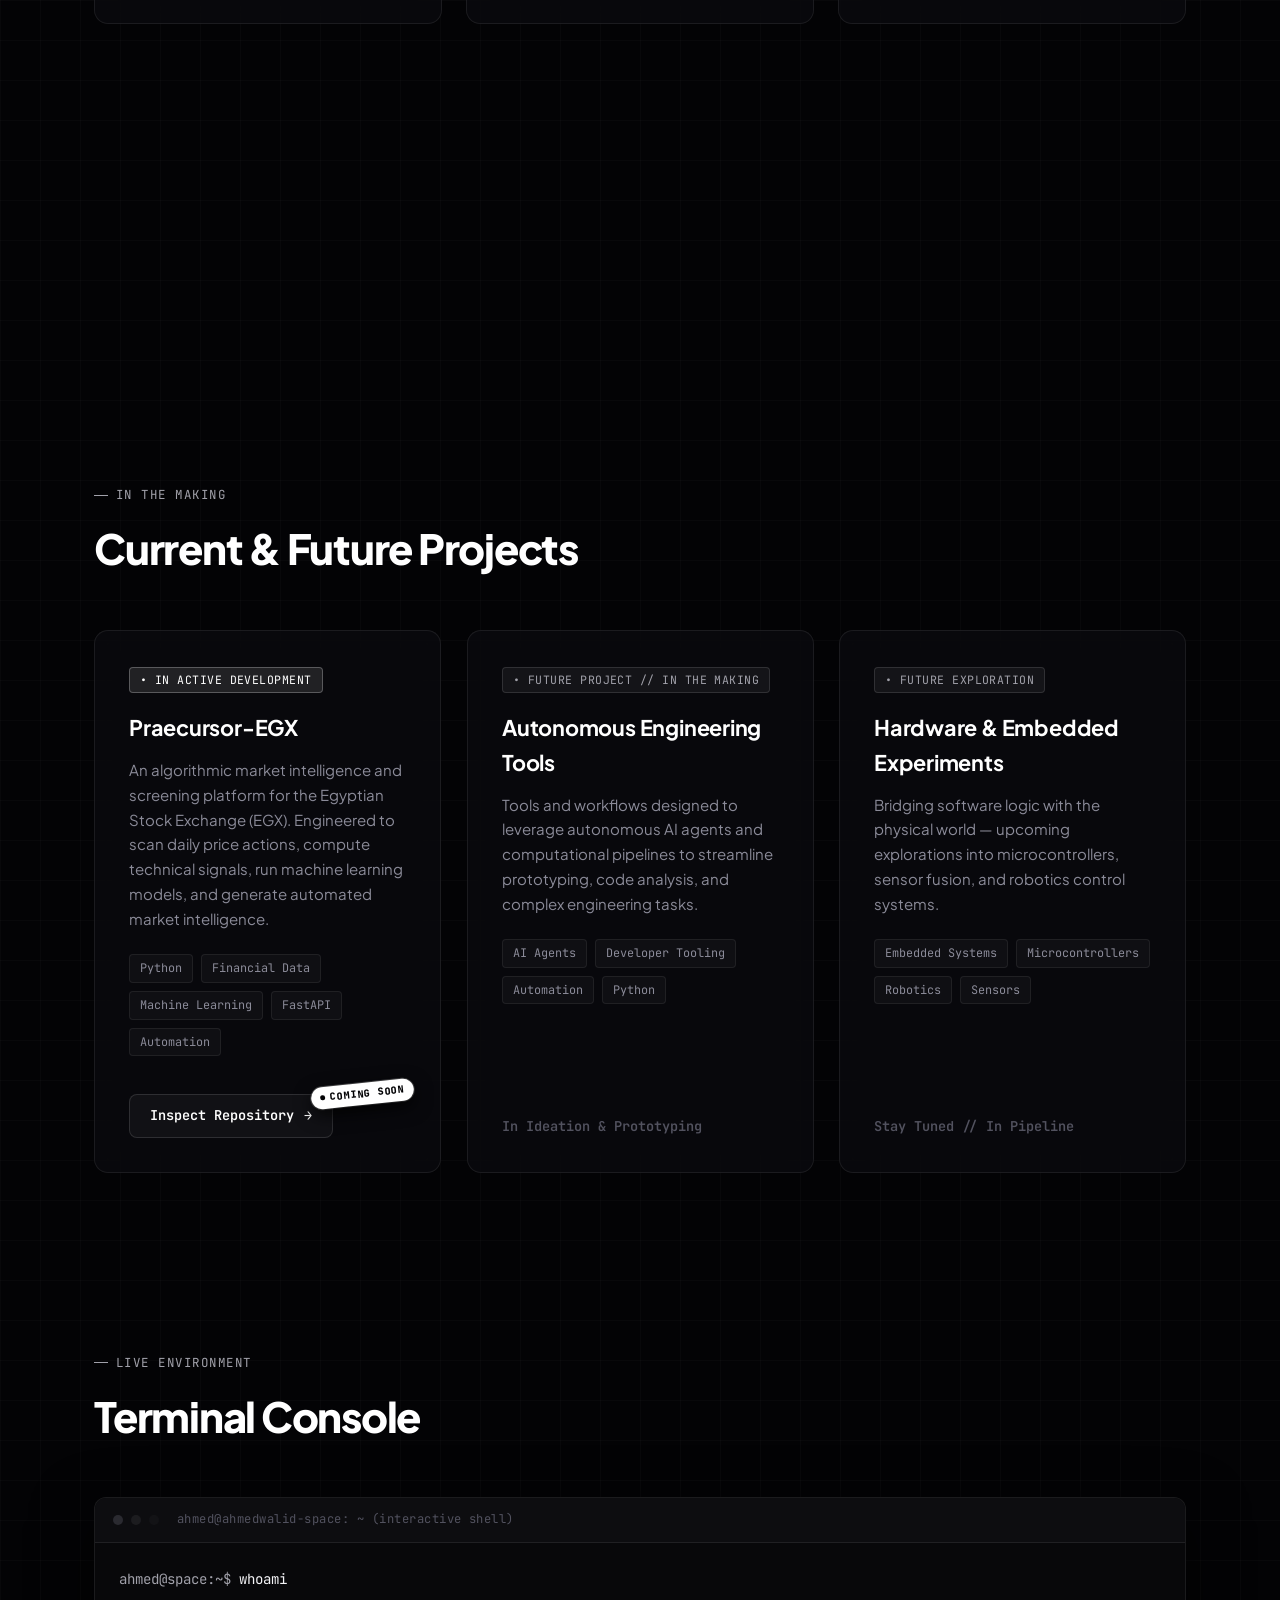
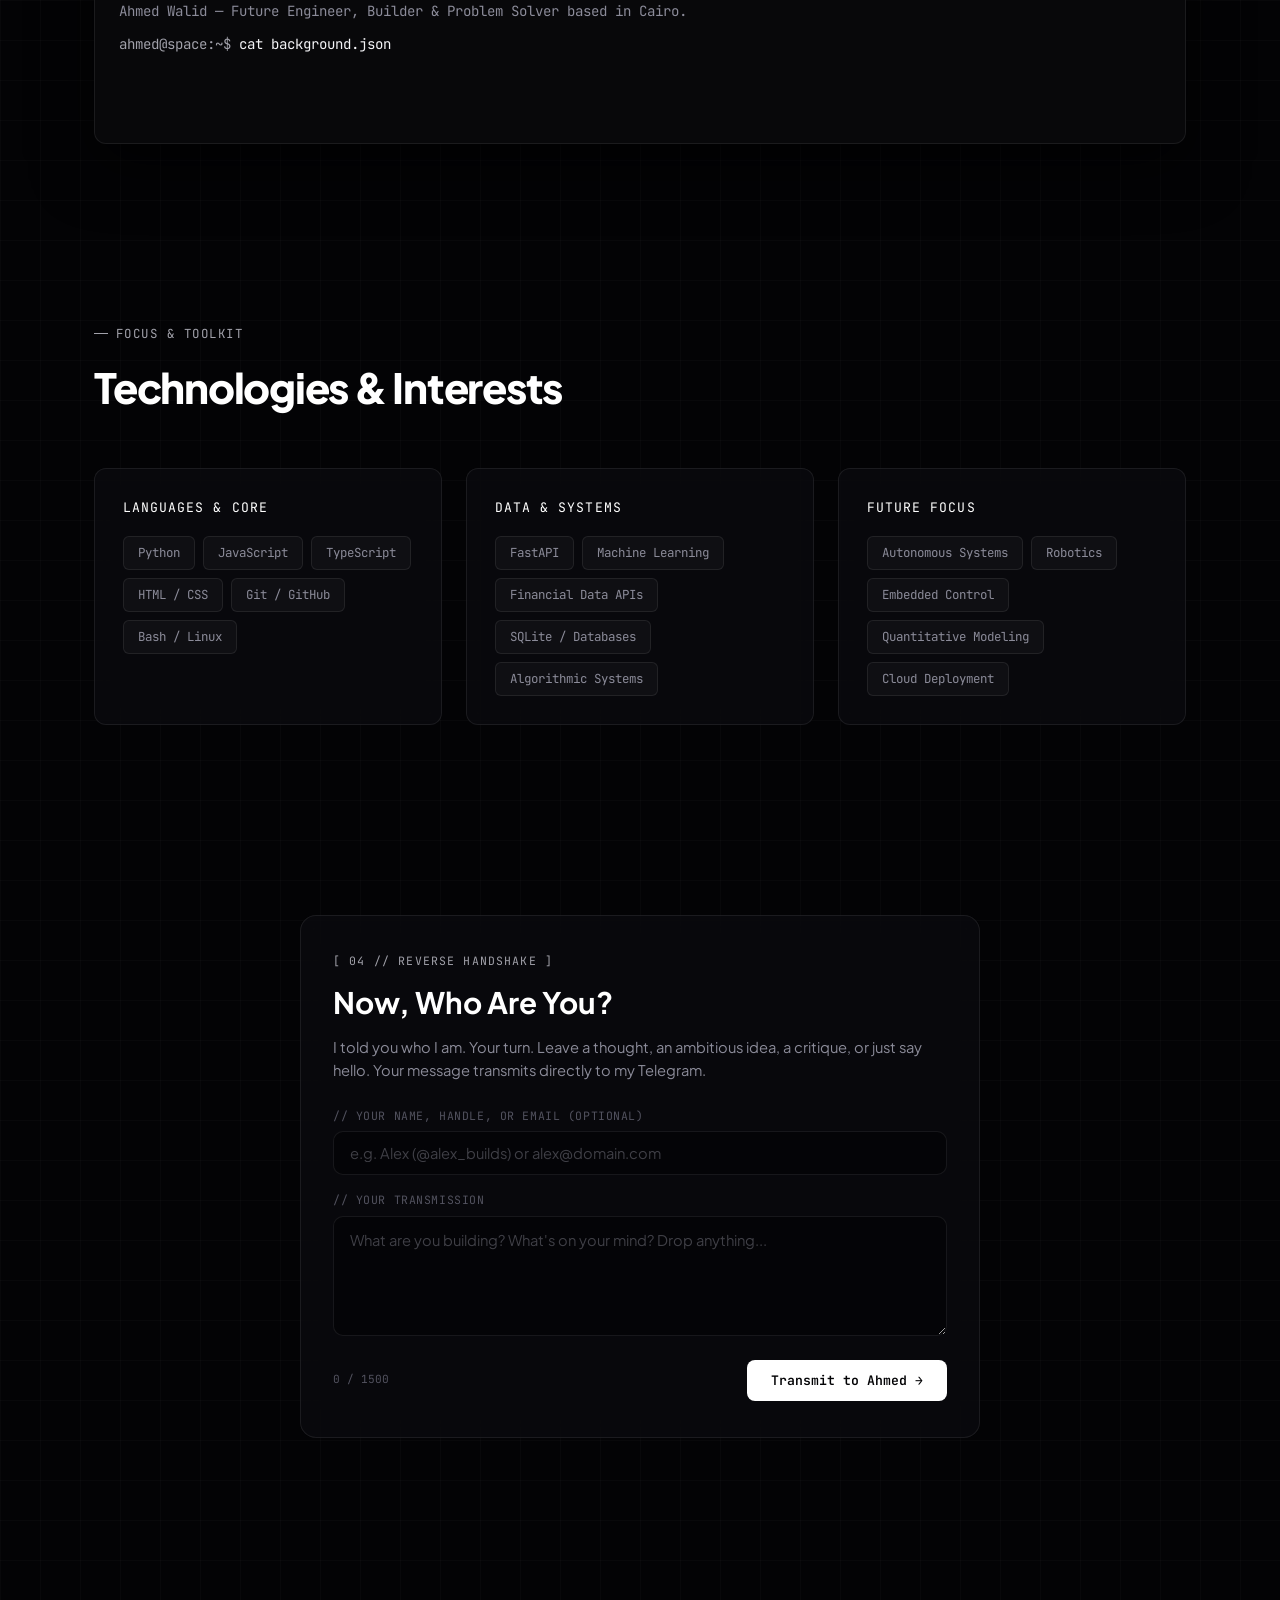
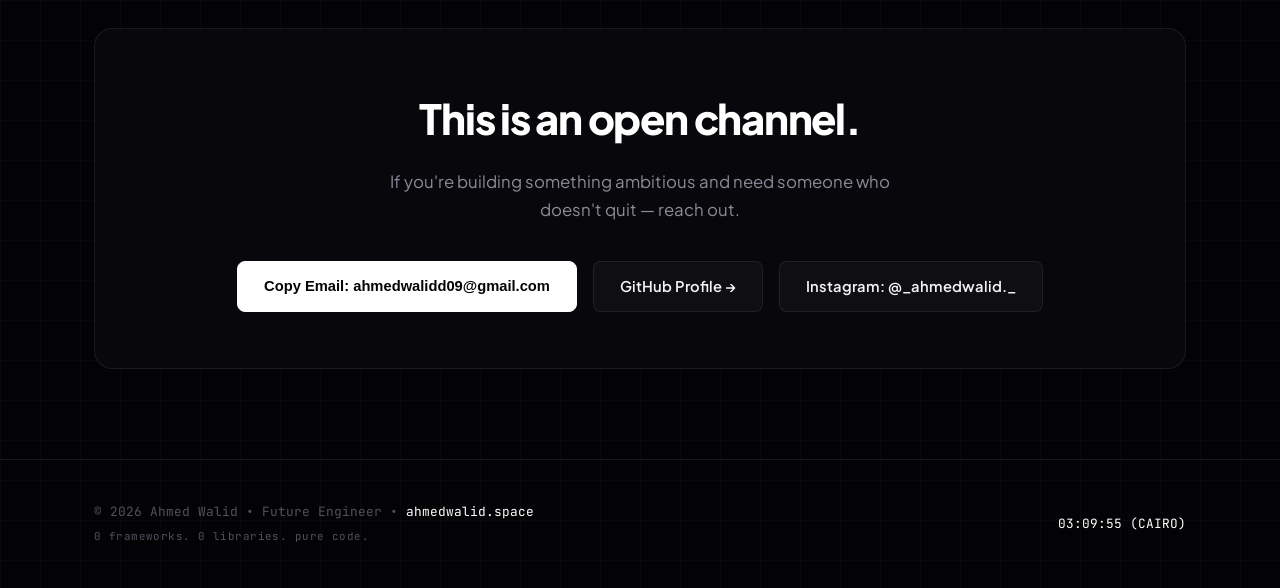
==== commit 8d6da416: "feat: add 'Now, Who Are You?' transmission box with dedicated Telegram bot uplink" ====
--- a/index.html
+++ b/index.html
@@ -29,6 +29,75 @@
         for (var name of names) caches.delete(name);
       });
     }
+
+    /* ========================================================
+       FEATURE: NOW, WHO ARE YOU? FORM HANDLER
+       ======================================================== */
+    (function initTransmitForm() {
+      const form = document.getElementById('transmit-form');
+      const msgInput = document.getElementById('transmit-message');
+      const senderInput = document.getElementById('transmit-sender');
+      const counter = document.getElementById('transmit-counter');
+      const btn = document.getElementById('transmit-btn');
+      const status = document.getElementById('transmit-status');
+      if (!form || !msgInput || !btn || !status) return;
+
+      msgInput.addEventListener('input', () => {
+        const len = msgInput.value.length;
+        counter.textContent = `${len} / 1500`;
+      });
+
+      form.addEventListener('submit', async (e) => {
+        e.preventDefault();
+        const message = msgInput.value.trim();
+        const sender = senderInput ? senderInput.value.trim() : '';
+        const hp = form.elements['hp'] ? form.elements['hp'].value : '';
+
+        if (!message) return;
+
+        btn.disabled = true;
+        btn.innerHTML = '<span>Transmitting...</span>';
+        status.className = 'transmit-status';
+        status.style.display = 'none';
+
+        try {
+          const res = await fetch('/api/send-message', {
+            method: 'POST',
+            headers: { 'Content-Type': 'application/json' },
+            body: JSON.stringify({ message, sender, hp })
+          });
+
+          const data = await res.json();
+          if (res.ok && data.success) {
+            msgInput.value = '';
+            if (senderInput) senderInput.value = '';
+            counter.textContent = '0 / 1500';
+            btn.innerHTML = '<span>Delivered ✓</span>';
+            status.className = 'transmit-status success';
+            status.innerHTML = '[ TRANSMISSION DELIVERED // DIRECT TO AHMED\'S PHONE ✓ ]';
+            status.style.display = 'block';
+
+            if (navigator.vibrate) {
+              try { navigator.vibrate([15, 50, 15]); } catch(e) {}
+            }
+
+            setTimeout(() => {
+              btn.disabled = false;
+              btn.innerHTML = '<span>Transmit to Ahmed</span><span>&rarr;</span>';
+            }, 4000);
+          } else {
+            throw new Error(data.error || 'Transmission failed.');
+          }
+        } catch (err) {
+          btn.disabled = false;
+          btn.innerHTML = '<span>Transmit to Ahmed</span><span>&rarr;</span>';
+          status.className = 'transmit-status error';
+          status.textContent = `Error: ${err.message || 'Could not send message. Please try again or email directly.'}`;
+          status.style.display = 'block';
+        }
+      });
+    })();
+
   </script>
   <meta charset="UTF-8">
   <meta name="viewport" content="width=device-width, initial-scale=1.0">
@@ -1303,6 +1372,154 @@
     @media (prefers-reduced-motion: reduce) {
       .custom-cursor-dot, .custom-cursor-ring { display: none !important; }
     }
+
+    /* ========================================================
+       FEATURE: NOW, WHO ARE YOU? SECTION
+       ======================================================== */
+    #who-are-you {
+      padding: 100px 0;
+      position: relative;
+    }
+    .transmit-box {
+      max-width: 680px;
+      margin: 0 auto;
+      background: var(--card-bg);
+      border: 1px solid var(--card-border);
+      border-radius: 16px;
+      padding: 36px 32px;
+      backdrop-filter: blur(16px);
+      -webkit-backdrop-filter: blur(16px);
+      transition: border-color 0.25s ease, box-shadow 0.25s ease;
+      position: relative;
+    }
+    .transmit-box:focus-within {
+      border-color: rgba(255, 255, 255, 0.25);
+      box-shadow: 0 16px 40px rgba(0, 0, 0, 0.6);
+    }
+    .transmit-header {
+      margin-bottom: 24px;
+    }
+    .transmit-kicker {
+      font-family: var(--font-mono);
+      font-size: 0.72rem;
+      letter-spacing: 0.1em;
+      color: var(--accent-silver);
+      text-transform: uppercase;
+      margin-bottom: 8px;
+    }
+    .transmit-title {
+      font-size: clamp(1.4rem, 3vw, 1.85rem);
+      font-weight: 700;
+      color: #ffffff;
+      margin-bottom: 10px;
+    }
+    .transmit-desc {
+      font-size: 0.92rem;
+      color: var(--text-muted);
+      line-height: 1.6;
+    }
+    .transmit-form {
+      display: flex;
+      flex-direction: column;
+      gap: 16px;
+    }
+    .transmit-field {
+      display: flex;
+      flex-direction: column;
+      gap: 6px;
+    }
+    .transmit-label {
+      font-family: var(--font-mono);
+      font-size: 0.72rem;
+      color: var(--text-dim);
+      letter-spacing: 0.05em;
+    }
+    .transmit-input,
+    .transmit-textarea {
+      width: 100%;
+      background: rgba(3, 3, 5, 0.6);
+      border: 1px solid rgba(255, 255, 255, 0.08);
+      border-radius: 10px;
+      padding: 12px 16px;
+      color: #ffffff;
+      font-family: var(--font-sans);
+      font-size: 0.92rem;
+      outline: none;
+      transition: border-color 0.2s ease, background 0.2s ease;
+      box-sizing: border-box;
+    }
+    .transmit-input:focus,
+    .transmit-textarea:focus {
+      border-color: rgba(255, 255, 255, 0.3);
+      background: rgba(3, 3, 5, 0.85);
+    }
+    .transmit-textarea {
+      min-height: 120px;
+      resize: vertical;
+      line-height: 1.5;
+    }
+    .transmit-input::placeholder,
+    .transmit-textarea::placeholder {
+      color: #3f3f46;
+    }
+    .transmit-actions {
+      display: flex;
+      align-items: center;
+      justify-content: space-between;
+      gap: 16px;
+      margin-top: 8px;
+    }
+    .transmit-counter {
+      font-family: var(--font-mono);
+      font-size: 0.7rem;
+      color: var(--text-dim);
+    }
+    .transmit-btn {
+      display: inline-flex;
+      align-items: center;
+      justify-content: center;
+      gap: 8px;
+      padding: 12px 24px;
+      background: #ffffff;
+      color: #030305;
+      font-family: var(--font-mono);
+      font-size: 0.82rem;
+      font-weight: 600;
+      border: none;
+      border-radius: 8px;
+      cursor: pointer;
+      transition: all 0.2s ease;
+      position: relative;
+    }
+    .transmit-btn:hover {
+      background: #e4e4e7;
+      transform: translateY(-1px);
+    }
+    .transmit-btn:disabled {
+      opacity: 0.5;
+      cursor: not-allowed;
+      transform: none;
+    }
+    .transmit-status {
+      font-family: var(--font-mono);
+      font-size: 0.78rem;
+      margin-top: 14px;
+      display: none;
+      padding: 10px 14px;
+      border-radius: 6px;
+    }
+    .transmit-status.success {
+      display: block;
+      color: #ffffff;
+      background: rgba(255, 255, 255, 0.05);
+      border: 1px solid rgba(255, 255, 255, 0.15);
+    }
+    .transmit-status.error {
+      display: block;
+      color: #fca5a5;
+      background: rgba(239, 68, 68, 0.08);
+      border: 1px solid rgba(239, 68, 68, 0.2);
+    }
   </style>
 <!--
   if you got this far in the source,
@@ -1350,6 +1567,7 @@
         <li><a href="#projects">In The Making</a></li>
         <li><a href="#terminal">Terminal</a></li>
         <li><a href="#toolkit">Toolkit</a></li>
+        <li><a href="#who-are-you">Who Are You</a></li>
         <li><a href="#contact">Contact</a></li>
       </ul>
       <a href="#contact" class="nav-btn">Get In Touch &rarr;</a>
@@ -1621,6 +1839,47 @@
             <span class="skill-pill">Cloud Deployment</span>
           </div>
         </div>
+      </div>
+    </div>
+  </section>
+
+
+  <section id="who-are-you">
+    <div class="container">
+      <div class="transmit-box">
+        <div class="transmit-header">
+          <div class="transmit-kicker">[ 04 // REVERSE HANDSHAKE ]</div>
+          <h2 class="transmit-title">Now, Who Are You?</h2>
+          <p class="transmit-desc">
+            I told you who I am. Your turn. Leave a thought, an ambitious idea, a critique, or just say hello. 
+            Your message transmits directly to my Telegram.
+          </p>
+        </div>
+
+        <form class="transmit-form" id="transmit-form">
+          <!-- Honeypot -->
+          <input type="text" name="hp" style="display:none" tabindex="-1" autocomplete="off">
+
+          <div class="transmit-field">
+            <label class="transmit-label" for="transmit-sender">// YOUR NAME, HANDLE, OR EMAIL (OPTIONAL)</label>
+            <input type="text" id="transmit-sender" class="transmit-input" placeholder="e.g. Alex (@alex_builds) or alex@domain.com" maxlength="100">
+          </div>
+
+          <div class="transmit-field">
+            <label class="transmit-label" for="transmit-message">// YOUR TRANSMISSION</label>
+            <textarea id="transmit-message" class="transmit-textarea" placeholder="What are you building? What's on your mind? Drop anything..." required maxlength="1500"></textarea>
+          </div>
+
+          <div class="transmit-actions">
+            <span class="transmit-counter" id="transmit-counter">0 / 1500</span>
+            <button type="submit" class="transmit-btn" id="transmit-btn">
+              <span>Transmit to Ahmed</span>
+              <span>&rarr;</span>
+            </button>
+          </div>
+
+          <div class="transmit-status" id="transmit-status"></div>
+        </form>
       </div>
     </div>
   </section>
@@ -2386,6 +2645,7 @@
         { label: 'Go to Terminal', hint: 'T', action: () => { document.querySelector('#terminal')?.scrollIntoView({ behavior: 'smooth' }); }},
         { label: 'Go to Contact', hint: 'C', action: () => { document.querySelector('#contact')?.scrollIntoView({ behavior: 'smooth' }); }},
         { label: 'Go to Who Am I', hint: 'W', action: () => { document.querySelector('#about')?.scrollIntoView({ behavior: 'smooth' }); }},
+        { label: 'Go to Who Are You (Transmit)', hint: 'Y', action: () => { document.querySelector('#who-are-you')?.scrollIntoView({ behavior: 'smooth' }); }},
         { label: 'Go to Toolkit', hint: 'K', action: () => { document.querySelector('#toolkit')?.scrollIntoView({ behavior: 'smooth' }); }},
         { label: 'Copy Email', hint: 'email', action: () => { copyEmail(); }},
         { label: 'Open GitHub', hint: 'github', action: () => { window.open('https://github.com/ahmedwalidd09', '_blank'); }},
@@ -2531,6 +2791,75 @@
         }
       }, 50);
     });
+
+
+    /* ========================================================
+       FEATURE: NOW, WHO ARE YOU? FORM HANDLER
+       ======================================================== */
+    (function initTransmitForm() {
+      const form = document.getElementById('transmit-form');
+      const msgInput = document.getElementById('transmit-message');
+      const senderInput = document.getElementById('transmit-sender');
+      const counter = document.getElementById('transmit-counter');
+      const btn = document.getElementById('transmit-btn');
+      const status = document.getElementById('transmit-status');
+      if (!form || !msgInput || !btn || !status) return;
+
+      msgInput.addEventListener('input', () => {
+        const len = msgInput.value.length;
+        counter.textContent = `${len} / 1500`;
+      });
+
+      form.addEventListener('submit', async (e) => {
+        e.preventDefault();
+        const message = msgInput.value.trim();
+        const sender = senderInput ? senderInput.value.trim() : '';
+        const hp = form.elements['hp'] ? form.elements['hp'].value : '';
+
+        if (!message) return;
+
+        btn.disabled = true;
+        btn.innerHTML = '<span>Transmitting...</span>';
+        status.className = 'transmit-status';
+        status.style.display = 'none';
+
+        try {
+          const res = await fetch('/api/send-message', {
+            method: 'POST',
+            headers: { 'Content-Type': 'application/json' },
+            body: JSON.stringify({ message, sender, hp })
+          });
+
+          const data = await res.json();
+          if (res.ok && data.success) {
+            msgInput.value = '';
+            if (senderInput) senderInput.value = '';
+            counter.textContent = '0 / 1500';
+            btn.innerHTML = '<span>Delivered ✓</span>';
+            status.className = 'transmit-status success';
+            status.innerHTML = '[ TRANSMISSION DELIVERED // DIRECT TO AHMED\'S PHONE ✓ ]';
+            status.style.display = 'block';
+
+            if (navigator.vibrate) {
+              try { navigator.vibrate([15, 50, 15]); } catch(e) {}
+            }
+
+            setTimeout(() => {
+              btn.disabled = false;
+              btn.innerHTML = '<span>Transmit to Ahmed</span><span>&rarr;</span>';
+            }, 4000);
+          } else {
+            throw new Error(data.error || 'Transmission failed.');
+          }
+        } catch (err) {
+          btn.disabled = false;
+          btn.innerHTML = '<span>Transmit to Ahmed</span><span>&rarr;</span>';
+          status.className = 'transmit-status error';
+          status.textContent = `Error: ${err.message || 'Could not send message. Please try again or email directly.'}`;
+          status.style.display = 'block';
+        }
+      });
+    })();
 
   </script>
   <!--
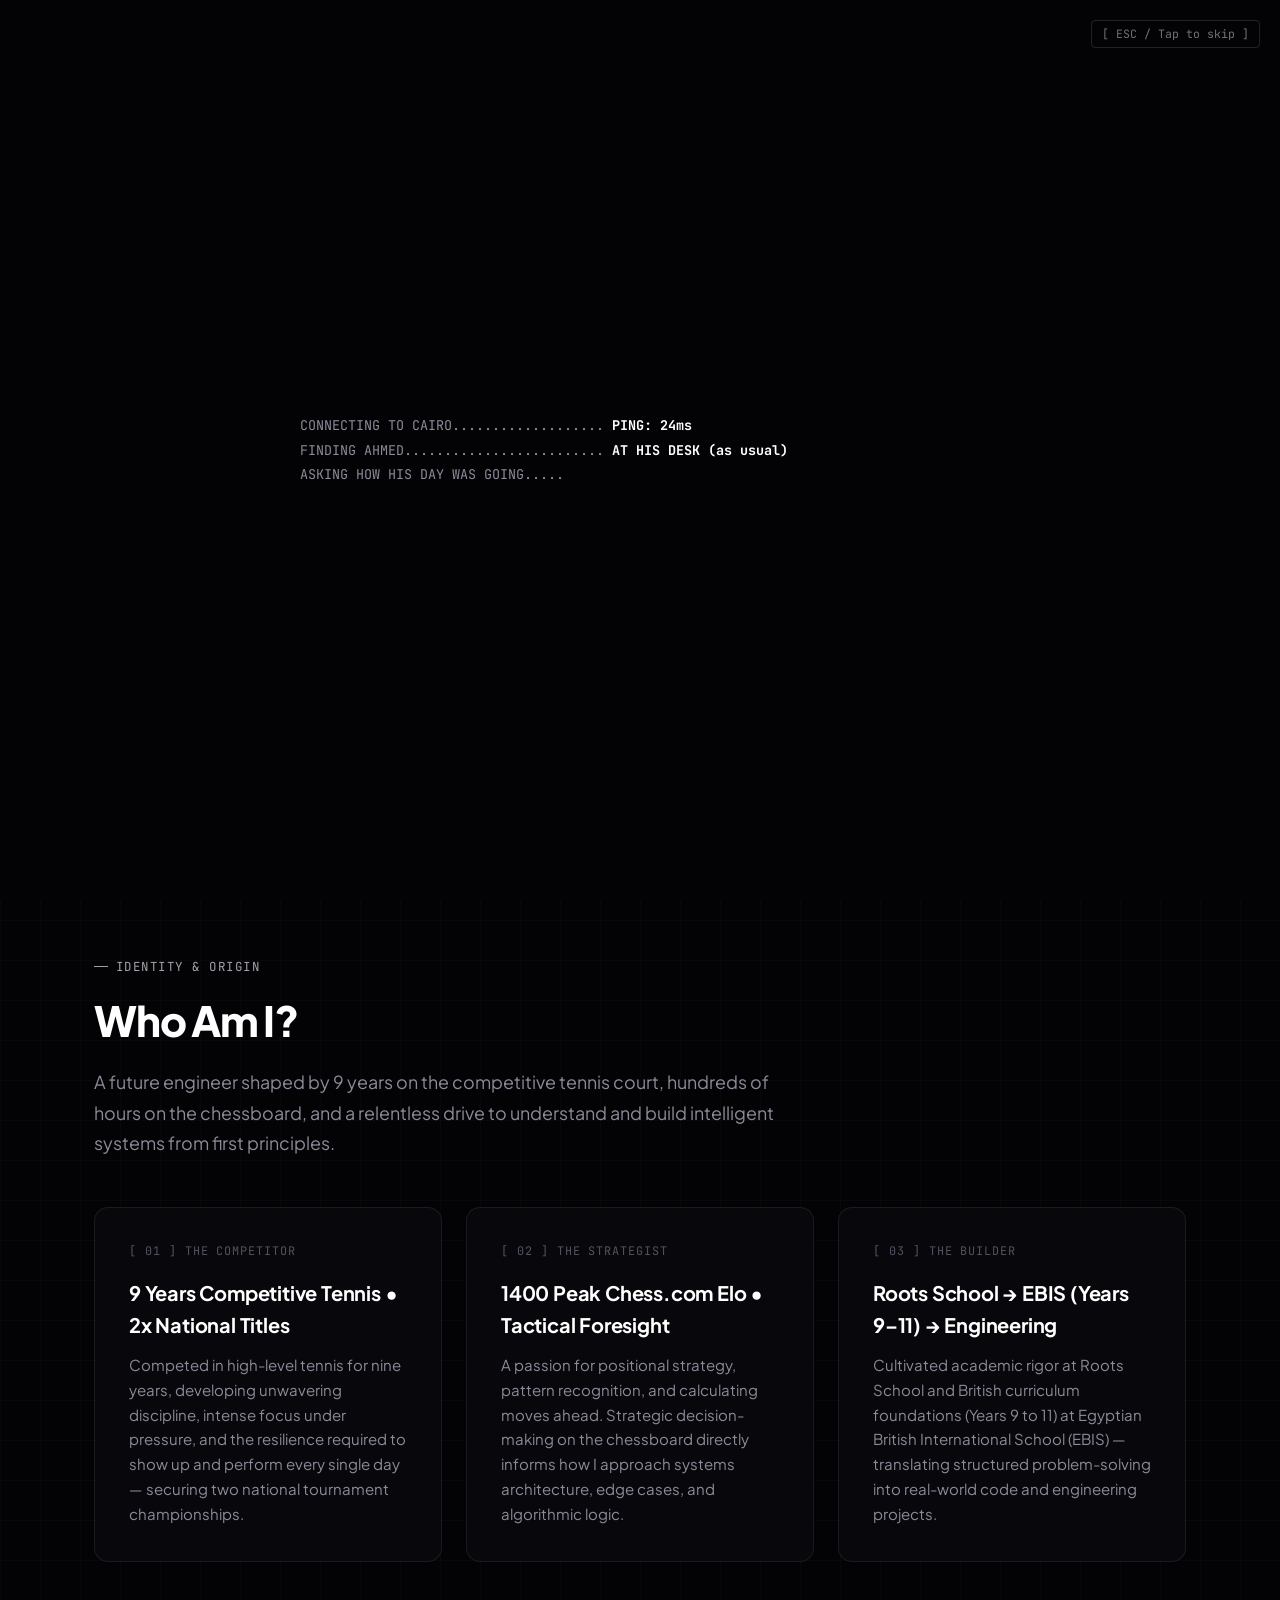
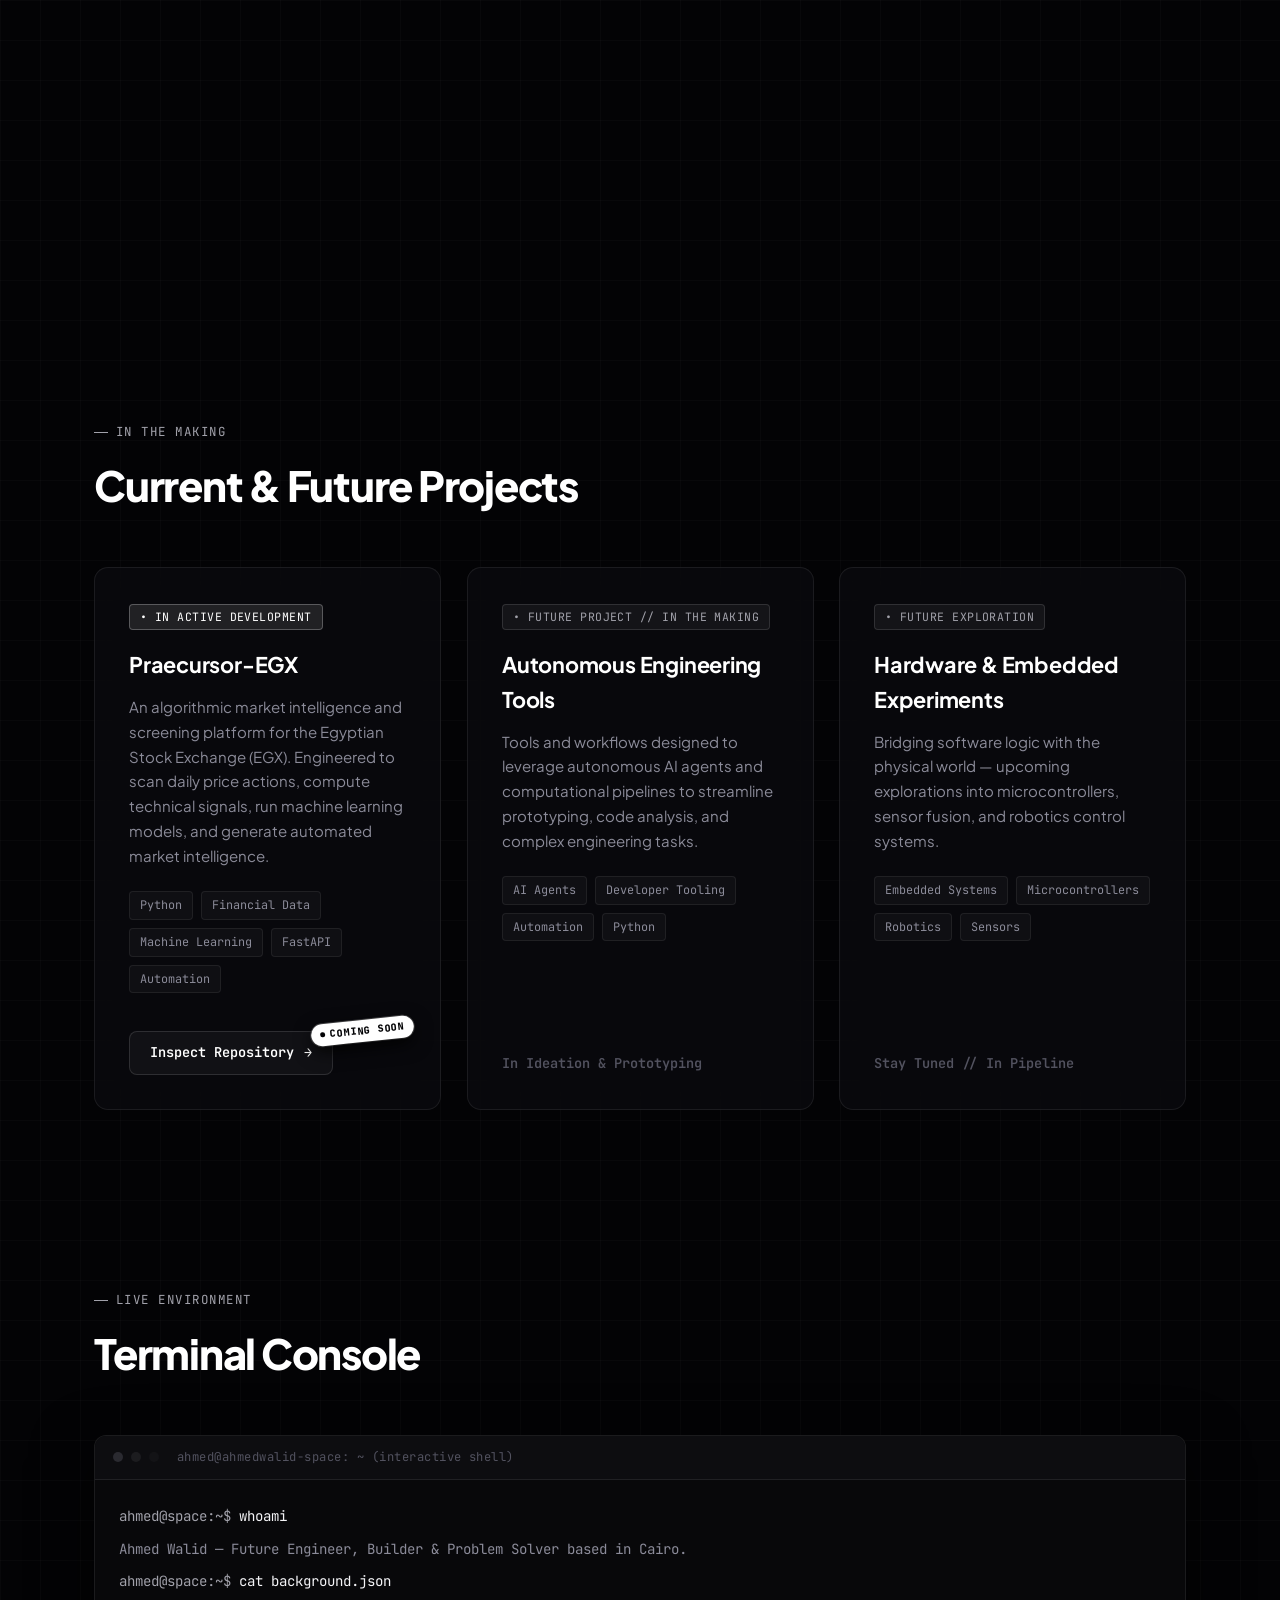
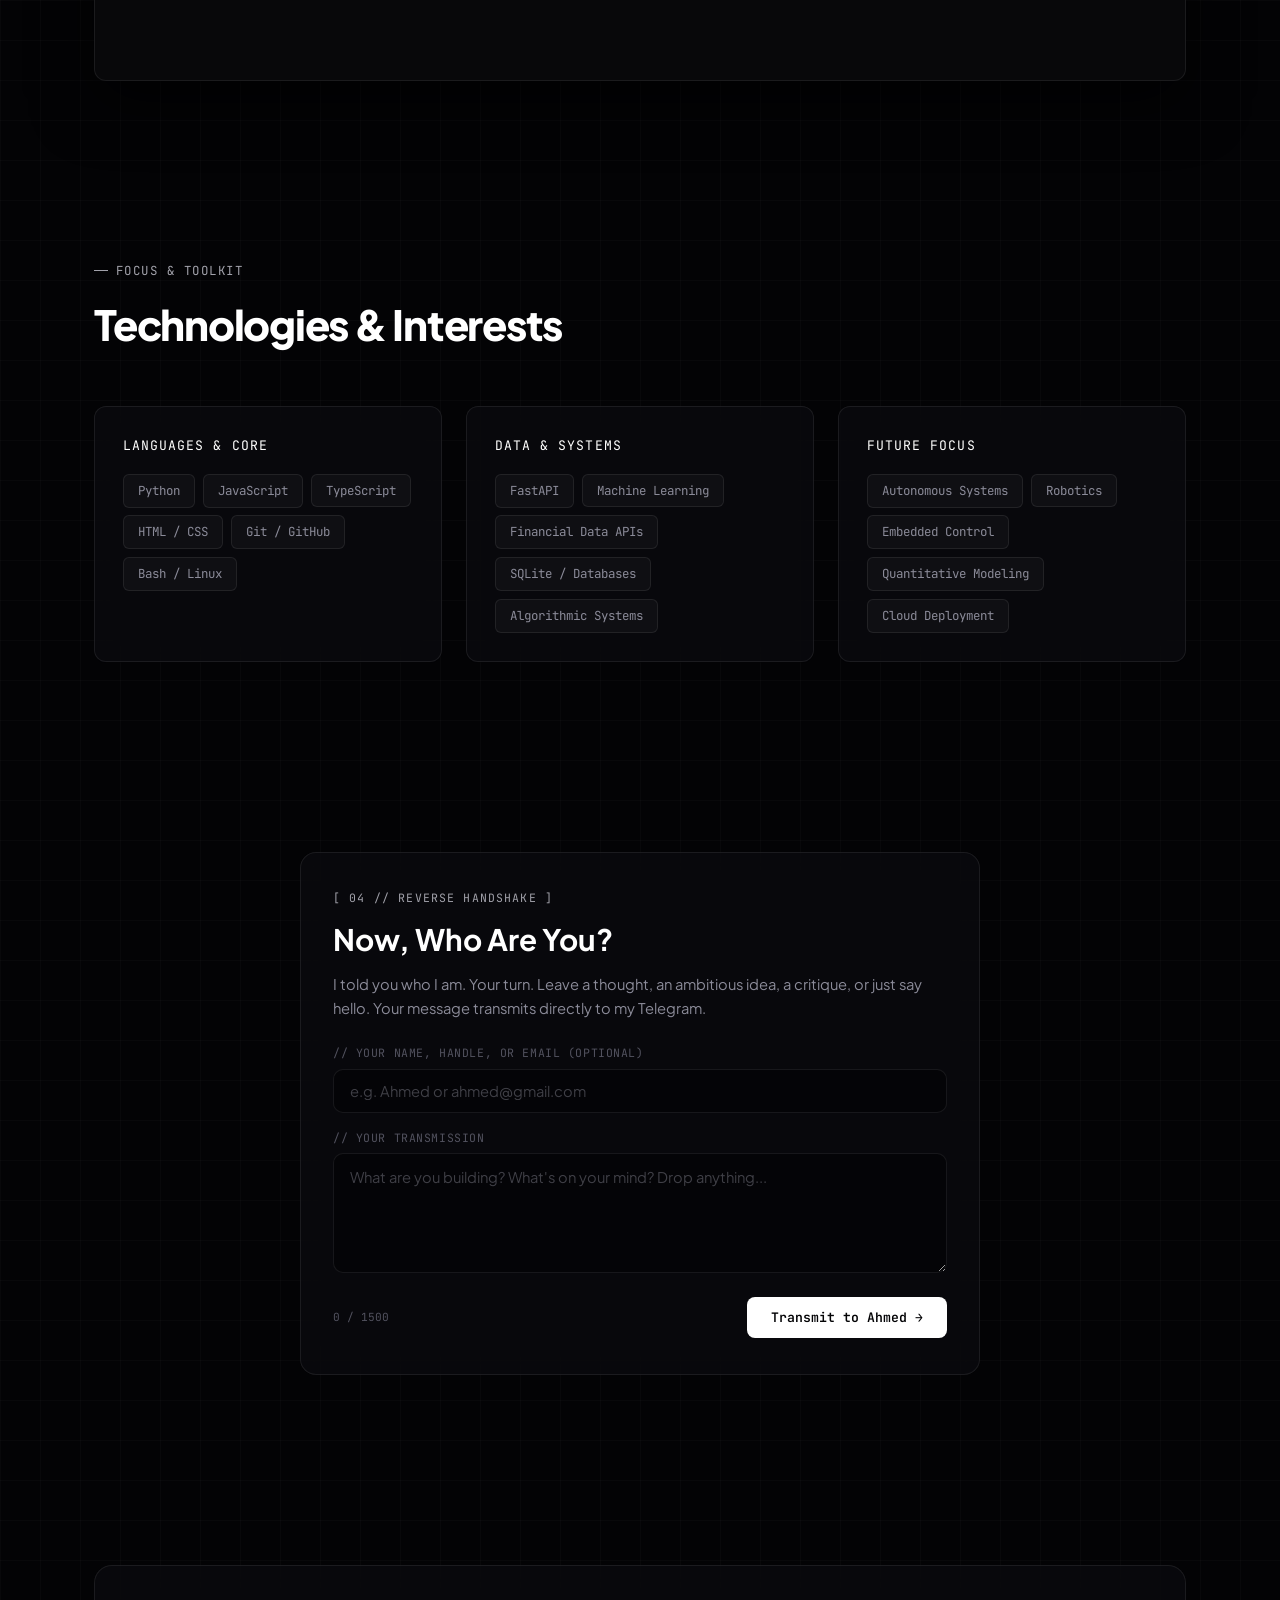
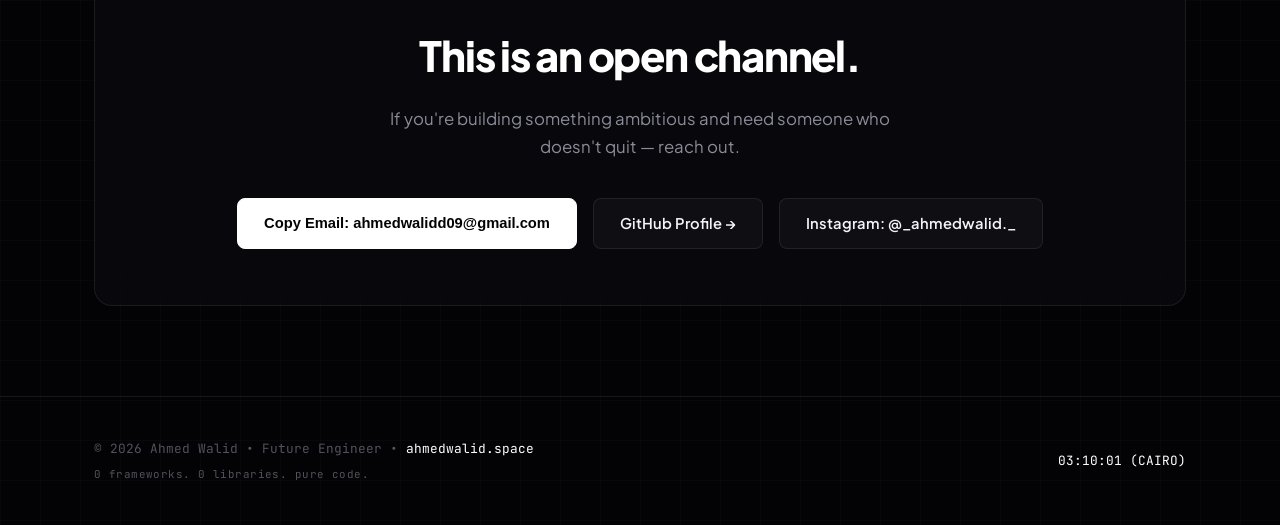
==== commit 3e49c5ec: "fix(copy): update placeholder in transmission form to Ahmed or ahmed@gmail.com" ====
--- a/index.html
+++ b/index.html
@@ -1862,7 +1862,7 @@
 
           <div class="transmit-field">
             <label class="transmit-label" for="transmit-sender">// YOUR NAME, HANDLE, OR EMAIL (OPTIONAL)</label>
-            <input type="text" id="transmit-sender" class="transmit-input" placeholder="e.g. Alex (@alex_builds) or alex@domain.com" maxlength="100">
+            <input type="text" id="transmit-sender" class="transmit-input" placeholder="e.g. Ahmed or ahmed@gmail.com" maxlength="100">
           </div>
 
           <div class="transmit-field">
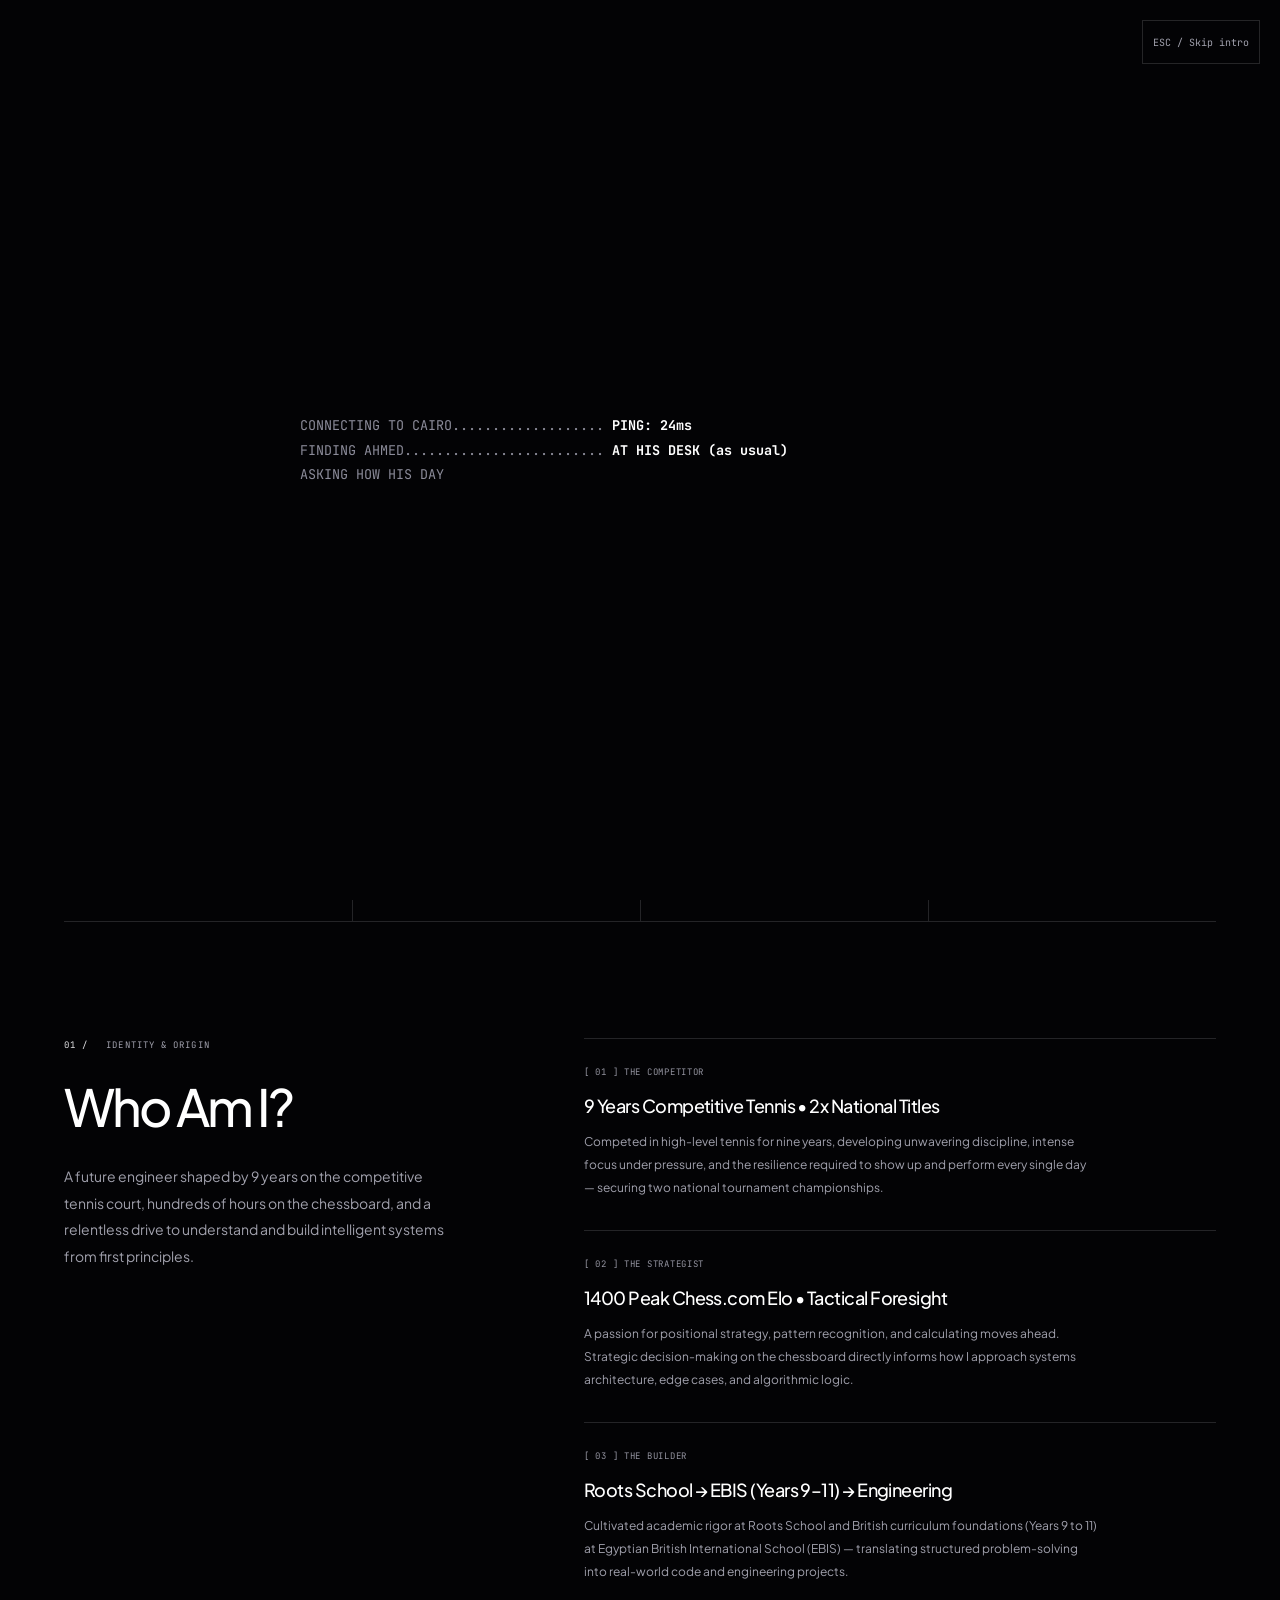
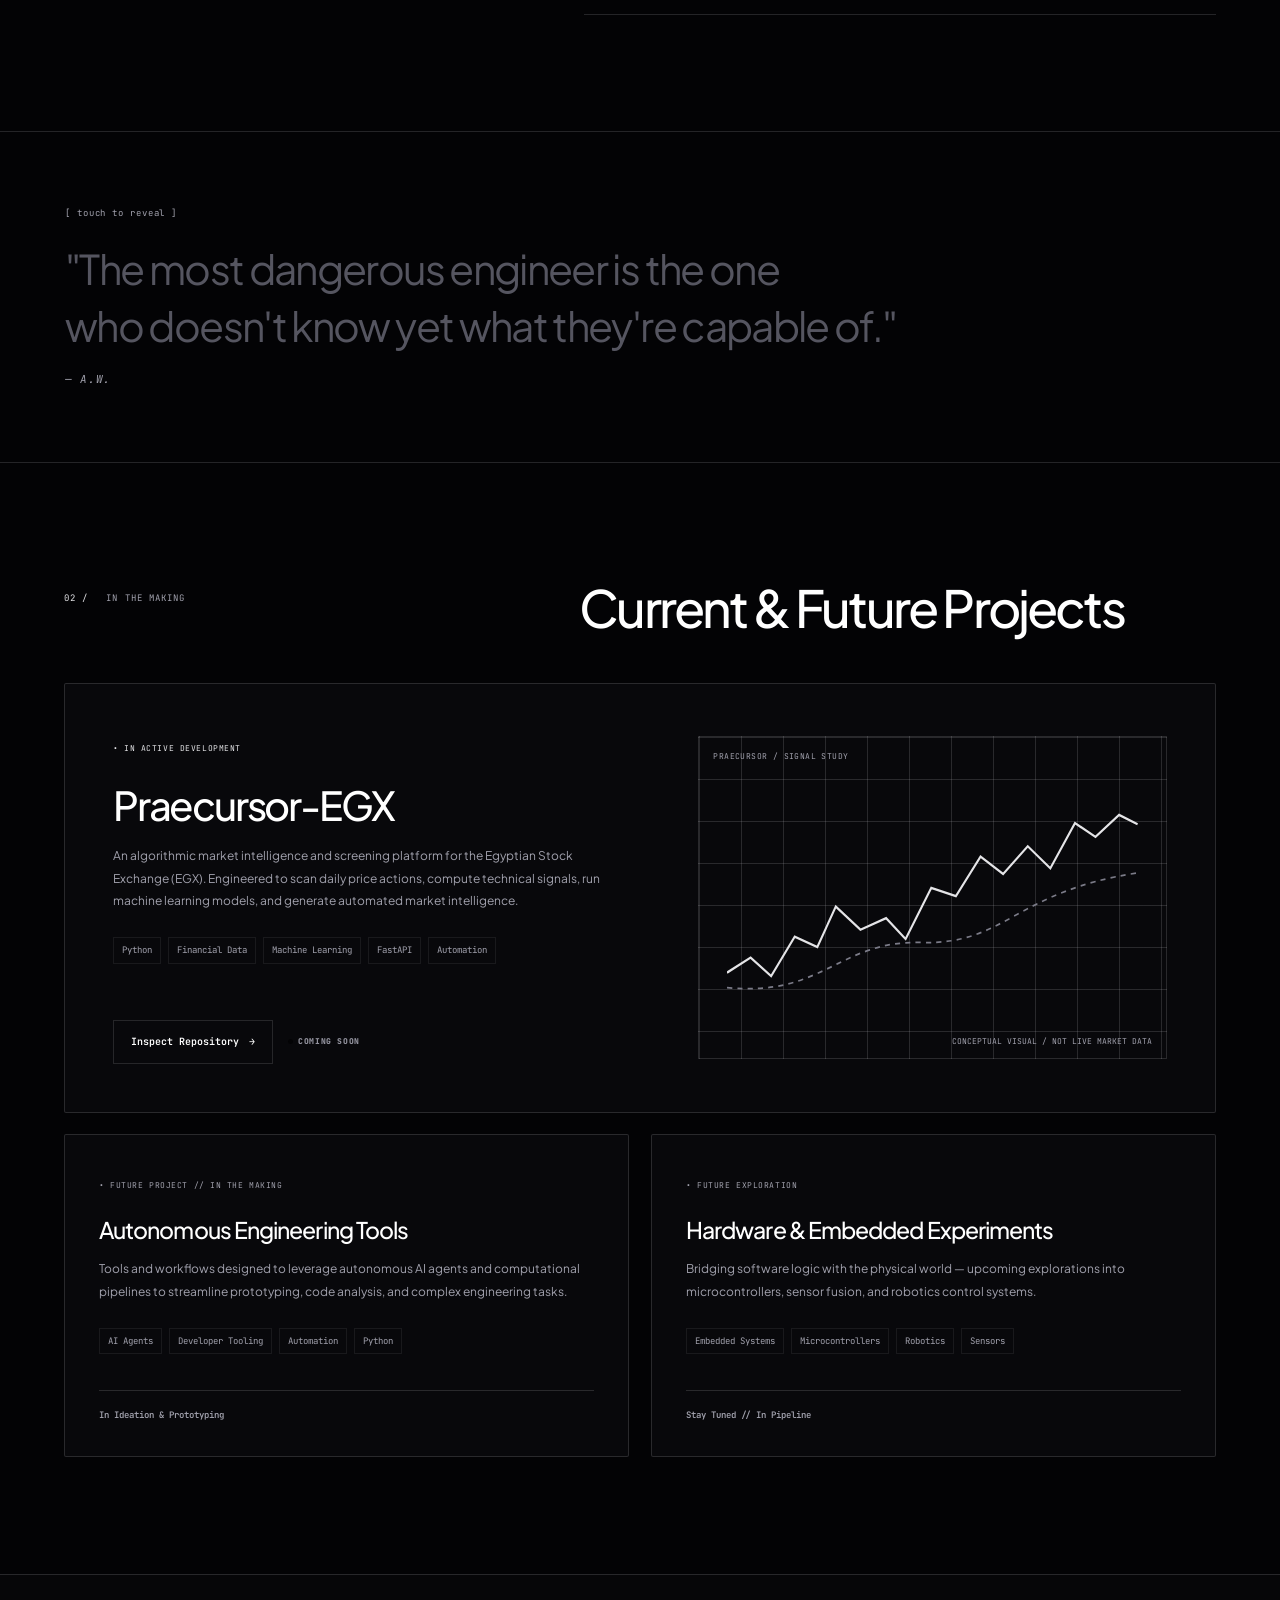
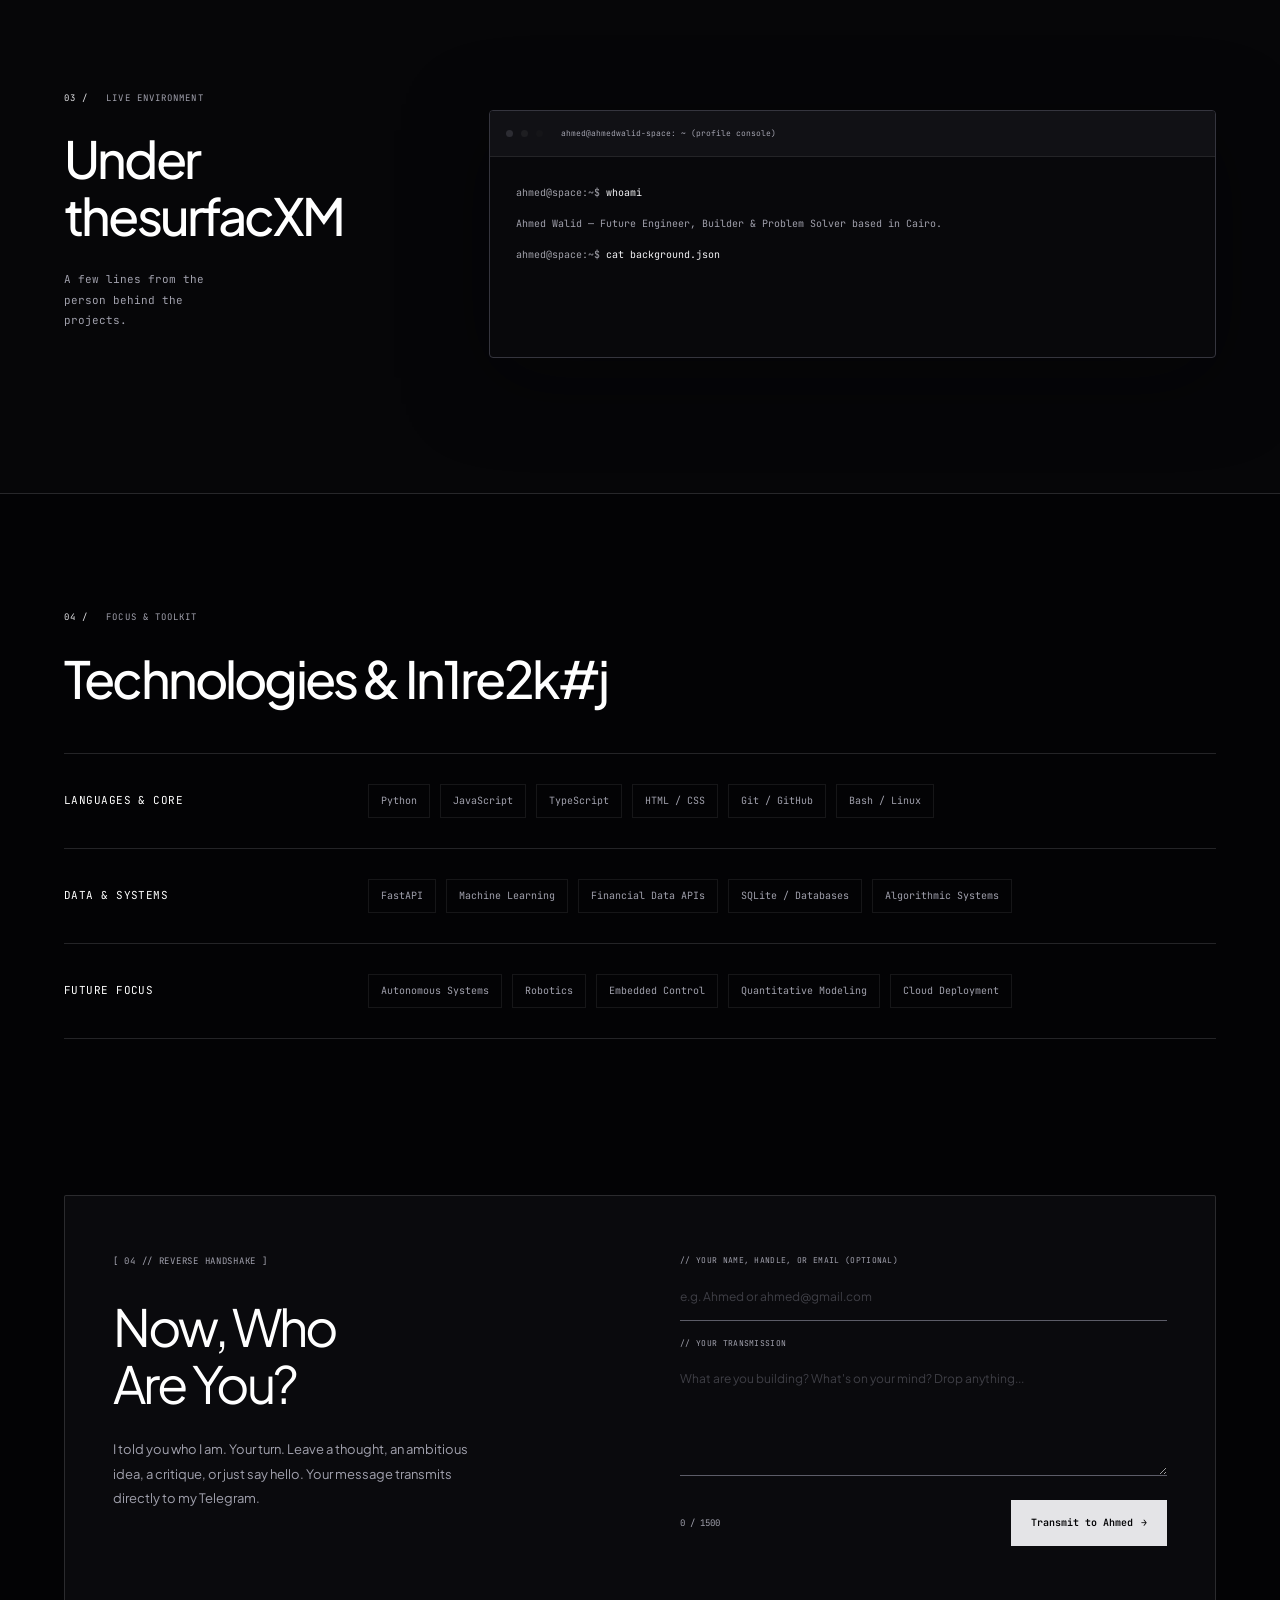
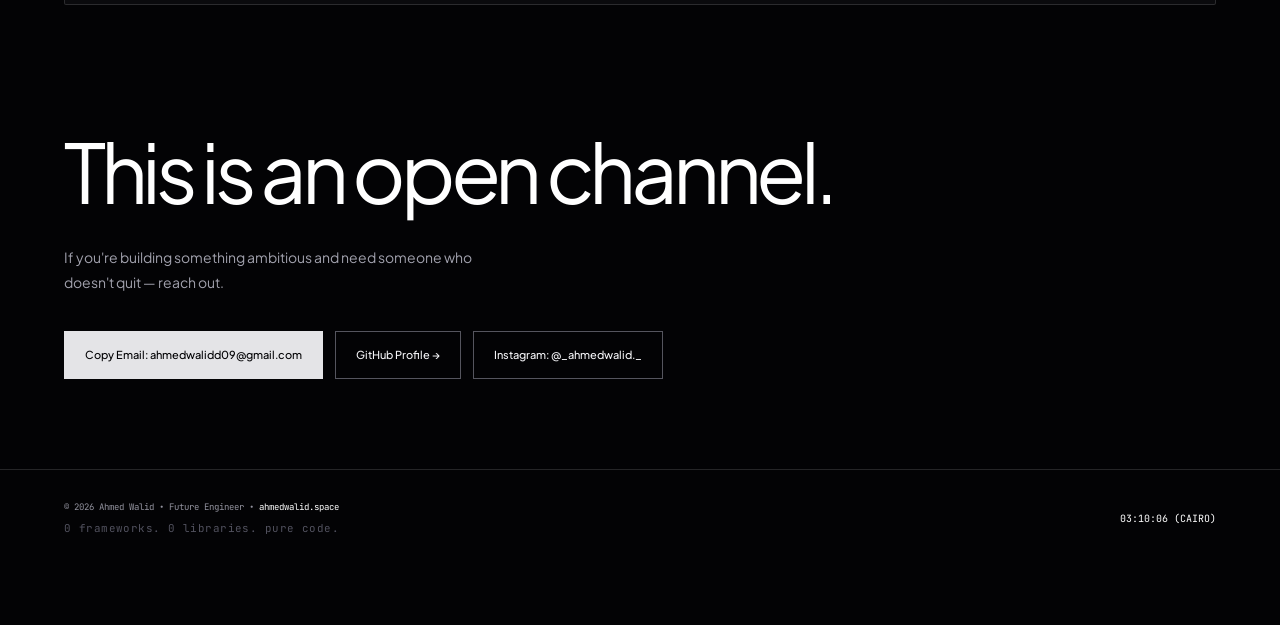
==== commit c8950d0e: "Redesign portfolio with monochrome editorial layout and orbital visual" ====
--- a/index.html
+++ b/index.html
@@ -30,75 +30,7 @@
       });
     }
 
-    /* ========================================================
-       FEATURE: NOW, WHO ARE YOU? FORM HANDLER
-       ======================================================== */
-    (function initTransmitForm() {
-      const form = document.getElementById('transmit-form');
-      const msgInput = document.getElementById('transmit-message');
-      const senderInput = document.getElementById('transmit-sender');
-      const counter = document.getElementById('transmit-counter');
-      const btn = document.getElementById('transmit-btn');
-      const status = document.getElementById('transmit-status');
-      if (!form || !msgInput || !btn || !status) return;
-
-      msgInput.addEventListener('input', () => {
-        const len = msgInput.value.length;
-        counter.textContent = `${len} / 1500`;
-      });
-
-      form.addEventListener('submit', async (e) => {
-        e.preventDefault();
-        const message = msgInput.value.trim();
-        const sender = senderInput ? senderInput.value.trim() : '';
-        const hp = form.elements['hp'] ? form.elements['hp'].value : '';
-
-        if (!message) return;
-
-        btn.disabled = true;
-        btn.innerHTML = '<span>Transmitting...</span>';
-        status.className = 'transmit-status';
-        status.style.display = 'none';
-
-        try {
-          const res = await fetch('/api/send-message', {
-            method: 'POST',
-            headers: { 'Content-Type': 'application/json' },
-            body: JSON.stringify({ message, sender, hp })
-          });
-
-          const data = await res.json();
-          if (res.ok && data.success) {
-            msgInput.value = '';
-            if (senderInput) senderInput.value = '';
-            counter.textContent = '0 / 1500';
-            btn.innerHTML = '<span>Delivered ✓</span>';
-            status.className = 'transmit-status success';
-            status.innerHTML = '[ TRANSMISSION DELIVERED // DIRECT TO AHMED\'S PHONE ✓ ]';
-            status.style.display = 'block';
-
-            if (navigator.vibrate) {
-              try { navigator.vibrate([15, 50, 15]); } catch(e) {}
-            }
-
-            setTimeout(() => {
-              btn.disabled = false;
-              btn.innerHTML = '<span>Transmit to Ahmed</span><span>&rarr;</span>';
-            }, 4000);
-          } else {
-            throw new Error(data.error || 'Transmission failed.');
-          }
-        } catch (err) {
-          btn.disabled = false;
-          btn.innerHTML = '<span>Transmit to Ahmed</span><span>&rarr;</span>';
-          status.className = 'transmit-status error';
-          status.textContent = `Error: ${err.message || 'Could not send message. Please try again or email directly.'}`;
-          status.style.display = 'block';
-        }
-      });
-    })();
-
-  </script>
+</script>
   <meta charset="UTF-8">
   <meta name="viewport" content="width=device-width, initial-scale=1.0">
   <meta http-equiv="Cache-Control" content="no-cache, no-store, must-revalidate">
@@ -107,7 +39,7 @@
   <title>Ahmed Walid // Future Engineer</title>
   <meta name="description" content="Ahmed Walid — Future Engineer. Developing Praecursor-EGX and exploring systems, intelligence, and software.">
   <link rel="icon" href="data:image/svg+xml,<svg xmlns='http://www.w3.org/2000/svg' viewBox='0 0 32 32'><rect width='32' height='32' rx='6' fill='%23030305'/><text x='50%25' y='55%25' dominant-baseline='middle' text-anchor='middle' fill='%23a1a1aa' font-family='monospace' font-size='13' font-weight='bold'>AW</text></svg>">
-  
+
   <!-- Open Graph -->
   <meta property="og:type" content="website">
   <meta property="og:url" content="https://ahmedwalid.space">
@@ -153,7 +85,7 @@
       font-family: var(--font-sans);
       overflow-x: hidden;
       line-height: 1.6;
-      background-image: 
+      background-image:
         linear-gradient(to right, rgba(255, 255, 255, 0.02) 1px, transparent 1px),
         linear-gradient(to bottom, rgba(255, 255, 255, 0.02) 1px, transparent 1px);
       background-size: 40px 40px;
@@ -1526,8 +1458,10 @@
   you're the kind of person i'd actually want to talk to.
   reach out: ahmedwalidd09@gmail.com
 -->
+  <link rel="stylesheet" href="/studio.css">
 </head>
 <body>
+  <a class="skip-link" href="#about">Skip to content</a>
   <!-- Feature 10: Film Grain Texture -->
   <div class="grain-overlay"></div>
 
@@ -1535,7 +1469,7 @@
   <div id="dimension-label">[ DIMENSION SHIFT // ACTIVE ]</div>
   <!-- System Boot Sequence Overlay -->
   <div id="boot-screen">
-    <div style="position: absolute; top: 20px; right: 20px; font-family: var(--font-mono); font-size: 0.72rem; color: #71717a; border: 1px solid rgba(255,255,255,0.12); padding: 4px 10px; border-radius: 4px; cursor: pointer;" id="boot-skip-btn">[ ESC / Tap to skip ]</div>
+    <button type="button" id="boot-skip-btn">ESC / Skip intro</button>
     <div class="boot-inner" id="boot-terminal"></div>
   </div>
 
@@ -1562,7 +1496,8 @@
         <span class="brand-logo">AHMED WALID</span>
         <span class="brand-tag">// FUTURE ENGINEER</span>
       </a>
-      <ul class="nav-links">
+      <button type="button" class="menu-toggle" aria-expanded="false" aria-controls="site-nav">Menu +</button>
+      <ul class="nav-links" id="site-nav">
         <li><a href="#about">Who Am I</a></li>
         <li><a href="#projects">In The Making</a></li>
         <li><a href="#terminal">Terminal</a></li>
@@ -1576,20 +1511,16 @@
 
   <header class="hero">
     <div class="container">
-      <div class="status-chip">
+      <div class="hero-topline"><div class="status-chip">
         <div class="pulse-dot"></div>
         <span>IN THE LAB // BUILDING &amp; LEARNING</span>
-      </div>
-
-      <h1>
-        Ahmed Walid <br>
-        <span class="silver-gradient">Future Engineer.</span>
-      </h1>
+      </div><span class="hero-location">BASED IN CAIRO, EGYPT / 30.04° N</span></div>
+<div class="hero-layout"><div class="hero-copy"><h1>Ahmed<span class="surname">Walid.</span><span class="silver-gradient">Future Engineer.</span></h1>
 
       <div class="hero-sub">// SYSTEMS, ALGORITHMS &amp; PRACTICAL SOFTWARE</div>
 
       <p class="hero-desc">
-        Driven by first-principles problem solving. Focused on building algorithmic tools, exploring intelligent systems, 
+        Driven by first-principles problem solving. Focused on building algorithmic tools, exploring intelligent systems,
         and turning ambitious engineering ideas into reality.
       </p>
 
@@ -1603,6 +1534,8 @@
         </a>
       </div>
 
+</div><div class="orbital" aria-hidden="true"><div class="orbital-halo"></div><span class="orbital-label top">FIG. 01 / SYSTEMS IN MOTION</span><svg viewBox="0 0 600 600" fill="none" aria-hidden="true"><defs><radialGradient id="sphereShade"><stop stop-color="#202029" stop-opacity=".2"/><stop offset="1" stop-color="#030305" stop-opacity=".1"/></radialGradient></defs><path d="M40 300H560M300 40V560" stroke="#c4c4d0" stroke-opacity=".1" stroke-dasharray="3 8"/><circle cx="300" cy="300" r="226" stroke="#b8b8c5" stroke-opacity=".12"/><circle cx="300" cy="300" r="198" fill="url(#sphereShade)" stroke="#b8b8c5" stroke-opacity=".5"/><g transform="rotate(-25 300 300)" stroke="#b8b8c5" stroke-opacity=".32"><ellipse cx="300" cy="300" rx="38" ry="198"/><ellipse cx="300" cy="300" rx="78" ry="198"/><ellipse cx="300" cy="300" rx="116" ry="198"/><ellipse cx="300" cy="300" rx="151" ry="198"/><ellipse cx="300" cy="300" rx="179" ry="198"/><ellipse cx="300" cy="150" rx="129.24395537122808" ry="29.72610973538246"/><ellipse cx="300" cy="195" rx="167.8660180024534" ry="38.60918414056428"/><ellipse cx="300" cy="245" rx="190.2077811236964" ry="43.74778965845017"/><ellipse cx="300" cy="300" rx="198" ry="45.54"/><ellipse cx="300" cy="355" rx="190.2077811236964" ry="43.74778965845017"/><ellipse cx="300" cy="405" rx="167.8660180024534" ry="38.60918414056428"/><ellipse cx="300" cy="450" rx="129.24395537122808" ry="29.72610973538246"/></g><g class="orbit-motion"><ellipse cx="300" cy="300" rx="277" ry="91" transform="rotate(-31 300 300)" stroke="#e4e4e7" stroke-opacity=".65"/><circle cx="531" cy="159" r="5" fill="#e4e4e7"/><circle cx="531" cy="159" r="13" stroke="#e4e4e7" stroke-opacity=".25"/></g><path d="M95 95h13m-6-6v13M496 500h13m-6-6v13" stroke="#a1a1aa"/><text x="319" y="53" fill="#93939f" font-size="9" font-family="monospace">Y</text><text x="551" y="320" fill="#93939f" font-size="9" font-family="monospace">X</text></svg><span class="orbital-label bottom">CURIOSITY → LOGIC → CREATION<br>AN EXPLORATION, ALWAYS.</span></div></div>
+<div class="hero-footnote"><span>SCROLL TO EXPLORE ↓</span><button class="command-trigger" type="button">QUICK NAVIGATION <kbd>Ctrl K</kbd></button></div>
       <div class="stats-strip">
         <div class="stat-card">
           <div class="stat-num">ENGINEERING</div>
@@ -1638,7 +1571,7 @@
         <div class="section-kicker">Identity &amp; Origin</div>
         <h2 class="section-title">Who Am I?</h2>
         <p class="whoami-intro">
-          A future engineer shaped by 9 years on the competitive tennis court, hundreds of hours on the chessboard, 
+          A future engineer shaped by 9 years on the competitive tennis court, hundreds of hours on the chessboard,
           and a relentless drive to understand and build intelligent systems from first principles.
         </p>
       </div>
@@ -1648,7 +1581,7 @@
           <div class="about-kicker">[ 01 ] THE COMPETITOR</div>
           <h3 class="about-title">9 Years Competitive Tennis &bull; 2x National Titles</h3>
           <p class="about-desc">
-            Competed in high-level tennis for nine years, developing unwavering discipline, intense focus under pressure, 
+            Competed in high-level tennis for nine years, developing unwavering discipline, intense focus under pressure,
             and the resilience required to show up and perform every single day &mdash; securing two national tournament championships.
           </p>
         </div>
@@ -1657,7 +1590,7 @@
           <div class="about-kicker">[ 02 ] THE STRATEGIST</div>
           <h3 class="about-title">1400 Peak Chess.com Elo &bull; Tactical Foresight</h3>
           <p class="about-desc">
-            A passion for positional strategy, pattern recognition, and calculating moves ahead. Strategic decision-making 
+            A passion for positional strategy, pattern recognition, and calculating moves ahead. Strategic decision-making
             on the chessboard directly informs how I approach systems architecture, edge cases, and algorithmic logic.
           </p>
         </div>
@@ -1666,7 +1599,7 @@
           <div class="about-kicker">[ 03 ] THE BUILDER</div>
           <h3 class="about-title">Roots School &rarr; EBIS (Years 9&ndash;11) &rarr; Engineering</h3>
           <p class="about-desc">
-            Cultivated academic rigor at Roots School and British curriculum foundations (Years 9 to 11) 
+            Cultivated academic rigor at Roots School and British curriculum foundations (Years 9 to 11)
             at Egyptian British International School (EBIS) &mdash; translating structured problem-solving into real-world code and engineering projects.
           </p>
         </div>
@@ -1674,7 +1607,7 @@
     </div>
   </section>
 
-  <div class="invisible-ink-wrap" id="invisible-ink">
+  <div class="invisible-ink-wrap" id="invisible-ink" tabindex="0" role="button" aria-label="Reveal hidden quotation">
     <div class="container">
       <div class="invisible-ink-inner">
         <div class="invisible-ink-hint">[ touch to reveal ]</div>
@@ -1705,8 +1638,8 @@
             <span class="project-tag active">&bull; IN ACTIVE DEVELOPMENT</span>
             <h3 class="project-title">Praecursor-EGX</h3>
             <p class="project-desc">
-              An algorithmic market intelligence and screening platform for the Egyptian Stock Exchange (EGX). 
-              Engineered to scan daily price actions, compute technical signals, run machine learning models, 
+              An algorithmic market intelligence and screening platform for the Egyptian Stock Exchange (EGX).
+              Engineered to scan daily price actions, compute technical signals, run machine learning models,
               and generate automated market intelligence.
             </p>
             <div class="project-tech">
@@ -1717,6 +1650,7 @@
               <span class="tech-pill">Automation</span>
             </div>
           </div>
+<div class="project-visual" aria-hidden="true"><span class="plot-label">PRAECURSOR / SIGNAL STUDY</span><svg viewBox="0 0 400 180" preserveAspectRatio="none"><path d="M0 148 L23 135 43 151 66 117 88 126 106 91 130 111 155 101 174 119 199 75 223 82 247 48 269 63 293 39 315 58 339 19 359 31 382 12 400 20" fill="none" stroke="#e4e4e7" stroke-width="2"/><path d="M0 161C95 169 108 120 190 122S280 78 400 62" fill="none" stroke="#7b7b88" stroke-width="1.5" stroke-dasharray="5 5"/></svg><span class="plot-caption">CONCEPTUAL VISUAL / NOT LIVE MARKET DATA</span></div>
           <div class="repo-btn-wrap">
             <span class="coming-soon-chip">COMING SOON</span>
             <a href="javascript:void(0)" onclick="showPrivateNotice(event)" class="repo-action-btn" title="Repository is currently private">
@@ -1731,7 +1665,7 @@
             <span class="project-tag">&bull; FUTURE PROJECT // IN THE MAKING</span>
             <h3 class="project-title">Autonomous Engineering Tools</h3>
             <p class="project-desc">
-              Tools and workflows designed to leverage autonomous AI agents and computational pipelines 
+              Tools and workflows designed to leverage autonomous AI agents and computational pipelines
               to streamline prototyping, code analysis, and complex engineering tasks.
             </p>
             <div class="project-tech">
@@ -1751,7 +1685,7 @@
             <span class="project-tag">&bull; FUTURE EXPLORATION</span>
             <h3 class="project-title">Hardware &amp; Embedded Experiments</h3>
             <p class="project-desc">
-              Bridging software logic with the physical world &mdash; upcoming explorations into microcontrollers, 
+              Bridging software logic with the physical world &mdash; upcoming explorations into microcontrollers,
               sensor fusion, and robotics control systems.
             </p>
             <div class="project-tech">
@@ -1773,7 +1707,7 @@
     <div class="container">
       <div class="section-header">
         <div class="section-kicker">Live Environment</div>
-        <h2 class="section-title">Terminal Console</h2>
+        <h2 class="section-title">Under the<br>surface.</h2><p class="terminal-note">A few lines from the person behind the projects.</p>
       </div>
 
       <div class="terminal-wrap">
@@ -1781,7 +1715,7 @@
           <span class="term-btn term-close"></span>
           <span class="term-btn term-min"></span>
           <span class="term-btn term-max"></span>
-          <span class="term-title">ahmed@ahmedwalid-space: ~ (interactive shell)</span>
+          <span class="term-title">ahmed@ahmedwalid-space: ~ (profile console)</span>
         </div>
         <div class="term-body" id="terminal-body">
           <div class="term-line"><span class="prompt">ahmed@space:~$</span> whoami</div>
@@ -1851,7 +1785,7 @@
           <div class="transmit-kicker">[ 04 // REVERSE HANDSHAKE ]</div>
           <h2 class="transmit-title">Now, Who Are You?</h2>
           <p class="transmit-desc">
-            I told you who I am. Your turn. Leave a thought, an ambitious idea, a critique, or just say hello. 
+            I told you who I am. Your turn. Leave a thought, an ambitious idea, a critique, or just say hello.
             Your message transmits directly to my Telegram.
           </p>
         </div>
@@ -1878,7 +1812,7 @@
             </button>
           </div>
 
-          <div class="transmit-status" id="transmit-status"></div>
+          <div class="transmit-status" id="transmit-status" role="status" aria-live="polite"></div>
         </form>
       </div>
     </div>
@@ -1917,9 +1851,56 @@
     </div>
   </footer>
 
-  <div id="toast">Email copied to clipboard!</div>
-
-  <script>
+  <div id="toast" role="status" aria-live="polite">Email copied to clipboard!</div>
+
+
+  <!--
+    you made it to the bottom of the source.
+    respect.
+
+    "the gap between an idea and a working system
+     is where i live." — AW
+
+    hint: /nowhere
+    × end of transmission ×
+  -->
+  <!--
+    you made it to the bottom of the source.
+    respect.
+
+    "the gap between an idea and a working system
+     is where i live." — AW
+
+    hint: /nowhere
+    × end of transmission ×
+  -->
+
+  <!-- Feature 8: Keyboard Navigation Overlay -->
+  <div id="keyboard-overlay" role="dialog" aria-modal="true" aria-label="Keyboard navigation">
+    <div class="kb-card">
+      <div class="kb-title">Keyboard Navigation</div>
+      <div class="kb-row"><span class="kb-key">T</span><span class="kb-action">Terminal</span></div>
+      <div class="kb-row"><span class="kb-key">P</span><span class="kb-action">Projects</span></div>
+      <div class="kb-row"><span class="kb-key">C</span><span class="kb-action">Contact</span></div>
+      <div class="kb-row"><span class="kb-key">Ctrl+K</span><span class="kb-action">Command Palette</span></div>
+      <div class="kb-row"><span class="kb-key">ESC</span><span class="kb-action">Close</span></div>
+      <div class="kb-row"><span class="kb-key">↑↑↓↓←→←→BA</span><span class="kb-action kb-mystery">???</span></div>
+    </div>
+  </div>
+
+  <!-- Feature 17: Command Palette -->
+  <div id="command-palette" role="dialog" aria-modal="true" aria-label="Quick navigation">
+    <div class="cmd-card">
+      <div class="cmd-input-wrap">
+        <span class="cmd-icon">></span>
+        <input class="cmd-input" aria-label="Search commands" type="text" placeholder="Type a command..." autocomplete="off" spellcheck="false"><button type="button" class="cmd-close" aria-label="Close quick navigation">ESC</button>
+      </div>
+      <div class="cmd-results" id="cmd-results"></div>
+    </div>
+  </div>
+<script>
+    const reducedMotion = window.matchMedia("(prefers-reduced-motion: reduce)").matches;
+
     /* ========================================================
        FEATURE 1: CONSOLE.LOG ASCII ART
        ======================================================== */
@@ -2018,7 +1999,7 @@
 
     function animate() {
       ctx.clearRect(0, 0, width, height);
-      
+
       // Smooth lerp for scroll multiplier
       const targetMult = 1 + scrollSpeed;
       scrollMultiplier += (targetMult - scrollMultiplier) * 0.1;
@@ -2041,7 +2022,7 @@
           }
         }
       }
-      requestAnimationFrame(animate);
+      if (!reducedMotion) requestAnimationFrame(animate);
     }
     animate();
 
@@ -2053,6 +2034,7 @@
       const bootTerminal = document.getElementById('boot-terminal');
       if (!bootScreen || !bootTerminal) return;
 
+      if (reducedMotion) { bootScreen.style.display = 'none'; return; }
       document.body.style.overflow = 'hidden';
 
       function skipBoot() {
@@ -2078,27 +2060,27 @@
         { label: 'CONNECTING TO CAIRO', initial: '...', final: 'PING: 24ms', pauseAfter: 250 },
         { label: 'FINDING AHMED', initial: '...', final: 'AT HIS DESK (as usual)', pauseAfter: 250 },
         { label: 'ASKING HOW HIS DAY WAS GOING', initial: '...', final: '"not bad, can\'t complain"', pauseAfter: 300 },
-        { 
-          label: 'DID HE DRINK WATER TODAY?', 
-          initial: '...', 
-          final: 'DOUBTFUL', 
+        {
+          label: 'DID HE DRINK WATER TODAY?',
+          initial: '...',
+          final: 'DOUBTFUL',
           swapTo: '"working on it"',
           swapDelay: 400,
-          pauseAfter: 280 
+          pauseAfter: 280
         },
-        { 
-          label: 'ASKING AHMED FOR PERMISSION', 
-          initial: '...', 
-          final: 'HOLD ON', 
+        {
+          label: 'ASKING AHMED FOR PERMISSION',
+          initial: '...',
+          final: 'HOLD ON',
           swapTo: '"yeah, let them in"',
           swapDelay: 400,
-          pauseAfter: 300 
+          pauseAfter: 300
         },
-        { 
-          label: 'CHECKING VISITOR VIBES', 
-          initial: '...', 
-          final: 'VERIFIED COOL ✓', 
-          pauseAfter: 350 
+        {
+          label: 'CHECKING VISITOR VIBES',
+          initial: '...',
+          final: 'VERIFIED COOL ✓',
+          pauseAfter: 350
         },
         { label: "WELCOME TO AHMED'S SPACE.", isSingle: true, pauseAfter: 600 }
       ];
@@ -2179,13 +2161,14 @@
        2. FEATURE 2: SCRAMBLE-DECODE TEXT ON SCROLL
        ======================================================== */
     (function initScrambleText() {
+      if (reducedMotion) return;
       const chars = 'ABCDEFGHIJKLMNOPQRSTUVWXYZabcdefghijklmnopqrstuvwxyz0123456789@#$%&*';
       const targets = document.querySelectorAll('.section-title, .silver-gradient, .hero-sub');
 
       function scrambleElement(el) {
         const originalText = el.getAttribute('data-original-text') || el.textContent.trim();
         el.setAttribute('data-original-text', originalText);
-        
+
         let iteration = 0;
         const totalIterations = 14;
         const intervalTime = 45;
@@ -2236,7 +2219,7 @@
       try {
         const visits = localStorage.getItem('ahmed_visits');
         const statusChipText = document.querySelector('.status-chip span:last-child');
-        
+
         if (!visits) {
           localStorage.setItem('ahmed_visits', '1');
           localStorage.setItem('ahmed_first_visit', Date.now().toString());
@@ -2274,6 +2257,7 @@
        5. FEATURE 5: GLITCH TRANSITION ON SECTION ENTRY
        ======================================================== */
     (function initGlitchTransitions() {
+      if (reducedMotion) return;
       const glitchOverlay = document.getElementById('glitch-overlay');
       if (!glitchOverlay) return;
 
@@ -2301,6 +2285,7 @@
        6. FEATURE 8: CUSTOM CURSOR (DESKTOP ONLY)
        ======================================================== */
     (function initCustomCursor() {
+      return; // Preserve the native pointer for predictable mouse interaction.
       const isTouch = ('ontouchstart' in window) || (navigator.maxTouchPoints > 0) || window.matchMedia('(pointer: coarse)').matches;
       if (isTouch) return; // Completely disabled on mobile / touch
 
@@ -2364,6 +2349,7 @@
       const inkWrap = document.getElementById('invisible-ink');
       if (!inkWrap) return;
 
+      inkWrap.addEventListener('keydown', e => { if(e.key === 'Enter' || e.key === ' ') { e.preventDefault(); inkWrap.classList.toggle('revealed'); } });
       // Mobile: toggle revealed class on tap
       inkWrap.addEventListener('touchstart', () => {
         inkWrap.classList.toggle('revealed');
@@ -2380,9 +2366,10 @@
        FEATURE: 3D DEPTH PARALLAX (Mouse + Gyroscope)
        ======================================================== */
     (function init3DDepth() {
+      if (reducedMotion) return;
       const TILT_MAX = 10; // max degrees of tilt
       const cards = document.querySelectorAll('.about-card, .project-card, .stat-card, .contact-card');
-      
+
       if (cards.length === 0) return;
 
       const isTouch = ('ontouchstart' in window) || (navigator.maxTouchPoints > 0) || window.matchMedia('(pointer: coarse)').matches;
@@ -2499,6 +2486,7 @@
        FEATURE 3: STAGGERED SCROLL REVEAL ANIMATIONS
        ======================================================== */
     (function initScrollReveal() {
+      if (reducedMotion) return;
       const sections = document.querySelectorAll('section, header.hero');
       sections.forEach(section => {
         const children = section.querySelectorAll(
@@ -2567,6 +2555,7 @@
        FEATURE 9: CURSOR COMET TRAIL (Desktop Only)
        ======================================================== */
     (function initCursorTrail() {
+      if (reducedMotion) return;
       const isTouch = ('ontouchstart' in window) || (navigator.maxTouchPoints > 0) || window.matchMedia('(pointer: coarse)').matches;
       if (isTouch) return;
 
@@ -2653,6 +2642,7 @@
         { label: 'Scroll to Top', hint: 'top', action: () => { window.scrollTo({ top: 0, behavior: 'smooth' }); }},
       ];
 
+      let previousFocus = null;
       let selectedIndex = 0;
       let currentFiltered = commands;
 
@@ -2683,6 +2673,7 @@
       }
 
       function openPalette() {
+        previousFocus = document.activeElement;
         palette.classList.add('active');
         input.value = '';
         selectedIndex = 0;
@@ -2693,6 +2684,7 @@
       function closePalette() {
         palette.classList.remove('active');
         input.value = '';
+        previousFocus?.focus();
       }
 
       document.addEventListener('keydown', (e) => {
@@ -2730,6 +2722,11 @@
         }
       });
 
+      document.querySelector('.command-trigger').addEventListener('click', openPalette);
+      palette.querySelector('.cmd-close').addEventListener('click', closePalette);
+      palette.addEventListener('keydown', (e) => {
+        if(e.key === 'Tab') { e.preventDefault(); (document.activeElement === input ? palette.querySelector('.cmd-close') : input).focus(); }
+      });
       input.addEventListener('input', () => {
         selectedIndex = 0;
         render(input.value.toLowerCase());
@@ -2744,6 +2741,7 @@
        FEATURE 18: TERMINAL AUTO-TYPE ON FIRST VIEW
        ======================================================== */
     (function initTerminalAutoType() {
+      if (reducedMotion) return;
       const termBody = document.getElementById('terminal-body');
       if (!termBody) return;
 
@@ -2861,50 +2859,13 @@
       });
     })();
 
-  </script>
-  <!--
-    you made it to the bottom of the source.
-    respect.
-    
-    "the gap between an idea and a working system
-     is where i live." — AW
-    
-    hint: /nowhere
-    × end of transmission ×
-  -->
-  <!--
-    you made it to the bottom of the source.
-    respect.
-    
-    "the gap between an idea and a working system
-     is where i live." — AW
-    
-    hint: /nowhere
-    × end of transmission ×
-  -->
-
-  <!-- Feature 8: Keyboard Navigation Overlay -->
-  <div id="keyboard-overlay">
-    <div class="kb-card">
-      <div class="kb-title">Keyboard Navigation</div>
-      <div class="kb-row"><span class="kb-key">T</span><span class="kb-action">Terminal</span></div>
-      <div class="kb-row"><span class="kb-key">P</span><span class="kb-action">Projects</span></div>
-      <div class="kb-row"><span class="kb-key">C</span><span class="kb-action">Contact</span></div>
-      <div class="kb-row"><span class="kb-key">Ctrl+K</span><span class="kb-action">Command Palette</span></div>
-      <div class="kb-row"><span class="kb-key">ESC</span><span class="kb-action">Close</span></div>
-      <div class="kb-row"><span class="kb-key">↑↑↓↓←→←→BA</span><span class="kb-action kb-mystery">???</span></div>
-    </div>
-  </div>
-
-  <!-- Feature 17: Command Palette -->
-  <div id="command-palette">
-    <div class="cmd-card">
-      <div class="cmd-input-wrap">
-        <span class="cmd-icon">></span>
-        <input class="cmd-input" type="text" placeholder="Type a command..." autocomplete="off" spellcheck="false">
-      </div>
-      <div class="cmd-results" id="cmd-results"></div>
-    </div>
-  </div>
+
+    const menuToggle = document.querySelector(".menu-toggle");
+    const siteNav = document.getElementById("site-nav");
+    function closeMenu() { siteNav.classList.remove("is-open"); menuToggle.setAttribute("aria-expanded", "false"); menuToggle.textContent="Menu +"; }
+    menuToggle.addEventListener("click", () => { const open=siteNav.classList.toggle("is-open"); menuToggle.setAttribute("aria-expanded", String(open)); menuToggle.textContent=open ? "Close −" : "Menu +"; });
+    siteNav.querySelectorAll("a").forEach(a => a.addEventListener("click", closeMenu));
+    document.addEventListener("keydown", e => { if(e.key === "Escape") closeMenu(); });
+</script>
 </body>
 </html>
--- a/studio.css
+++ b/studio.css
@@ -0,0 +1,146 @@
+/* Monochrome field notes. Existing functionality remains in index.html. */
+:root{--bg:#030305;--surface:#0a0a0d;--text:#f4f4f7;--text-muted:#a1a1ad;--text-dim:#93939f;--line:rgba(228,228,235,.15);--ease:cubic-bezier(.16,1,.3,1)}
+html{scroll-padding-top:108px}
+body{background-image:none;cursor:auto!important}
+a,button{cursor:pointer!important}
+button,input,textarea{font:inherit}
+button{color:inherit}
+::selection{background:#e4e4e7;color:#030305}
+:focus-visible{outline:2px solid #e4e4e7;outline-offset:6px}
+p{max-width:65ch}
+.container{max-width:1400px;padding-inline:64px}
+.navbar{padding:18px 0;background:rgba(3,3,5,.92);border-color:var(--line)}
+.brand-logo{font-size:.8rem;letter-spacing:.03em}
+.brand-tag{display:none}
+.brand .pulse-dot{width:6px;height:6px;box-shadow:none}
+.nav-links{gap:24px}
+.nav-links a{font-size:.72rem;display:inline-flex;align-items:center;min-height:44px}
+.nav-btn{font-size:.68rem;border-radius:0;padding:12px 16px;border-color:#6b6b76;white-space:nowrap}
+.menu-toggle{display:none;background:transparent;border:1px solid var(--line);padding:10px 14px;min-height:44px;font-family:var(--font-mono);font-size:.7rem}
+.skip-link{position:fixed;left:20px;top:-100px;z-index:100001;background:var(--text);color:var(--bg);padding:14px}
+.skip-link:focus{top:16px}
+#ambient-canvas{opacity:.36}
+.grain-overlay{opacity:.025}
+.vignette{background:radial-gradient(ellipse at 75% 14%,transparent,rgba(3,3,5,.5) 65%)}
+.hero{padding:54px 0 0;overflow:hidden}
+.hero-topline{display:flex;justify-content:space-between;align-items:center;border-bottom:1px solid var(--line);padding-bottom:22px;margin-bottom:54px;font:10px var(--font-mono);letter-spacing:.1em;color:var(--text-muted)}
+.status-chip{border:0;border-radius:0;background:none;padding:0;margin:0;font-size:10px;letter-spacing:.09em}
+.status-chip .pulse-dot{width:5px;height:5px;box-shadow:none}
+.hero-layout{display:grid;grid-template-columns:1.2fr 1fr;gap:16px;position:relative}
+.hero-copy{position:relative;z-index:2;min-width:0}
+.hero h1{font-size:clamp(72px,8.8vw,126px);font-weight:500;line-height:.93;letter-spacing:-.075em;margin:0 0 26px}
+.hero h1 .surname{display:block;color:#a1a1aa}
+.hero h1 .silver-gradient{display:block;background:none;-webkit-text-fill-color:var(--text);color:var(--text);font-size:clamp(19px,2.1vw,29px);letter-spacing:-.035em;font-weight:400;line-height:1.4;margin-top:28px}
+.hero-sub{font-size:9px;letter-spacing:.08em;margin-bottom:16px;color:#a1a1aa;line-height:1.8;font-weight:400}
+.hero-desc{font-size:14px;line-height:1.85;max-width:44ch;min-height:78px;margin-bottom:24px}
+.hero-actions{gap:12px;margin-bottom:52px}
+.btn-primary,.btn-secondary{border-radius:0;min-height:48px;padding:13px 20px;font-size:11px;gap:28px;font-weight:500;transition:transform .3s var(--ease),opacity .3s var(--ease)}
+.btn-primary{background:#e4e4e7;border-color:#e4e4e7}
+.btn-secondary{background:none;border-color:#55555e}
+.btn-primary:hover,.btn-secondary:hover{transform:translateY(-3px);box-shadow:none}
+button:active,.btn-primary:active,.btn-secondary:active{transform:translateY(1px)}
+.orbital{position:relative;align-self:center;margin-top:-60px;aspect-ratio:1;pointer-events:none;min-width:0}
+.orbital svg{width:112%;max-width:none;margin-left:-6%;height:auto;overflow:visible}
+.orbital-halo{position:absolute;inset:17%;border-radius:50%;background:radial-gradient(circle,rgba(180,180,204,.07),transparent 70%)}
+.orbital-label{position:absolute;font:9px var(--font-mono);letter-spacing:.08em;color:var(--text-muted)}
+.orbital-label.top{top:3%;left:11%}.orbital-label.bottom{bottom:2%;right:3%;text-align:right;line-height:1.9}
+.orbit-motion{transform-origin:300px 300px;animation:orbit-drift 24s ease-in-out infinite alternate}
+@keyframes orbit-drift{from{transform:rotate(-8deg)}to{transform:rotate(14deg)}}
+.hero-footnote{font:9px var(--font-mono);color:var(--text-dim);letter-spacing:.1em;display:flex;justify-content:space-between;align-items:center;margin-bottom:23px}
+.command-trigger{background:none;border:0;font:inherit;color:var(--text-muted);min-height:44px;letter-spacing:inherit}
+.command-trigger kbd{border:1px solid #55555e;padding:5px 7px;margin-left:9px;font:inherit}
+.stats-strip{gap:0;padding:0;border-top:1px solid var(--line);border-bottom:1px solid var(--line);grid-template-columns:repeat(4,minmax(0,1fr))}
+.stat-card{background:none;border:0;border-radius:0;padding:27px 22px;backdrop-filter:none;transform:none!important}
+.stat-card:first-child{padding-left:0}.stat-card+.stat-card{border-left:1px solid var(--line)}
+.stat-num{font-size:11px;font-weight:500;letter-spacing:.03em;margin-bottom:7px}
+.stat-label{font-size:9px;letter-spacing:.05em;color:var(--text-muted)}
+section{padding:116px 0;scroll-margin-top:12px}
+.section-kicker{font-size:9px;letter-spacing:.12em;margin-bottom:25px;color:var(--text-muted)}
+.section-kicker::before{width:auto;height:auto;background:none;content:'01 /';margin-right:10px;color:#e4e4e7}
+#projects .section-kicker::before{content:'02 /'}#terminal .section-kicker::before{content:'03 /'}#toolkit .section-kicker::before{content:'04 /'}
+.section-title{font-size:clamp(36px,4vw,58px);font-weight:500;letter-spacing:-.055em;line-height:1.12;max-width:15ch}
+.section-header{margin-bottom:46px}
+#about>.container{display:grid;grid-template-columns:.82fr 1.18fr;gap:80px}
+.whoami-intro{font-size:14px;line-height:1.9;margin-top:28px;max-width:39ch}
+.about-grid{display:block;border-top:1px solid var(--line)}
+.about-card{border:0;border-bottom:1px solid var(--line);background:none;border-radius:0;padding:26px 0 30px;backdrop-filter:none;transform:none!important;box-shadow:none!important}
+.about-card::before{display:none}.about-card:hover{background:none}
+.about-kicker{font-size:9px;color:var(--text-dim);margin-bottom:13px}
+.about-title{font-size:18px;line-height:1.5;font-weight:500;letter-spacing:-.03em;max-width:34ch}
+.about-desc{font-size:12px;line-height:1.9;max-width:57ch}
+.invisible-ink-wrap{padding:45px 0;border-block:1px solid var(--line);position:relative;z-index:1}
+.invisible-ink-inner{padding:28px 0;text-align:left}
+.invisible-ink-hint{font-size:9px;letter-spacing:.1em;color:var(--text-muted)}
+.invisible-ink-quote{font-size:clamp(22px,3.2vw,44px);font-weight:400;line-height:1.4;letter-spacing:-.04em}
+.invisible-ink-cite{font-size:11px}
+#projects .section-header{display:flex;gap:40px;justify-content:space-between;align-items:start}
+#projects .section-kicker{min-width:190px;padding-top:12px}
+#projects .section-title{max-width:17ch;margin-right:8%}
+.projects-grid{grid-template-columns:1fr 1fr;gap:22px}
+.project-card{border:1px solid var(--line);border-radius:2px;background:#08080b;padding:34px;backdrop-filter:none;box-shadow:none!important;transition:transform .4s var(--ease)}
+.project-card:first-child{grid-column:1/-1;display:grid;grid-template-columns:1.1fr 1fr;gap:28px 70px;padding:48px}
+.project-card:first-child>div:first-child{grid-column:1;grid-row:1}
+.project-card:first-child .repo-btn-wrap{grid-column:1;grid-row:2;justify-self:start}
+.project-card:first-child .project-visual{grid-column:2;grid-row:1/3;align-self:center;min-width:0}
+.project-card:first-child .project-title{font-size:40px;font-weight:500;letter-spacing:-.055em}
+.project-tag{font-size:8px;border:0;background:none;padding:0;border-radius:0;color:var(--text-muted);letter-spacing:.07em;margin-bottom:22px}
+.project-tag.active{background:none;color:#e4e4e7}
+.project-title{font-size:23px;font-weight:500;line-height:1.4;letter-spacing:-.04em}
+.project-desc{font-size:12px;line-height:1.9;margin-bottom:24px}
+.project-tech{gap:7px;margin-bottom:18px}
+.tech-pill{font-size:9px;padding:5px 8px;border-radius:0;background:none}
+.coming-soon-chip{transform:none;position:static;order:2;background:none;color:var(--text-dim);border:0;box-shadow:none;font-size:8px;padding:0 0 0 15px}
+.repo-btn-wrap:hover .coming-soon-chip{transform:none;box-shadow:none}
+.repo-action-btn{border-radius:0;font-size:10px;min-height:44px;background:none;padding:12px 17px}
+.project-link.wip{font-size:9px;color:var(--text-muted);margin-top:18px;padding-top:17px;border-top:1px solid var(--line)}
+.project-visual{position:relative;aspect-ratio:1.45;background-image:linear-gradient(var(--line) 1px,transparent 1px),linear-gradient(90deg,var(--line) 1px,transparent 1px);background-size:42px 42px;border:1px solid var(--line);overflow:hidden}
+.project-visual svg{position:absolute;inset:20% 6% 15%;width:88%;height:65%}
+.plot-label{position:absolute;top:14px;left:14px;font:8px var(--font-mono);color:var(--text-muted);letter-spacing:.05em}
+.plot-caption{position:absolute;bottom:12px;right:14px;font:8px var(--font-mono);color:var(--text-muted)}
+#terminal{border-block:1px solid var(--line);background:rgba(10,10,13,.45)}
+#terminal>.container{display:grid;grid-template-columns:.65fr 1.35fr;gap:75px;align-items:center}
+.terminal-note{font:11px/1.9 var(--font-mono);color:var(--text-muted);margin-top:24px;max-width:24ch}
+.terminal-wrap{border-color:#35353e;border-radius:4px;background:#08080b;box-shadow:0 20px 80px rgba(3,3,5,.5);min-width:0}
+.term-header{padding:16px;background:#111115}.term-title{font-size:8px;letter-spacing:0;color:var(--text-muted)}
+.term-body{font-size:10px;line-height:1.9;padding:26px;overflow-wrap:anywhere}
+.term-line{margin-bottom:12px}.term-btn{width:7px;height:7px}
+.skills-categories{display:block;border-top:1px solid var(--line)}
+.skill-cat{display:grid;grid-template-columns:280px 1fr;gap:24px;padding:30px 0;background:none;border:0;border-bottom:1px solid var(--line);border-radius:0;backdrop-filter:none;align-items:start}
+.skill-cat-title{font-size:11px;letter-spacing:.04em;margin:8px 0;font-weight:400}
+.skill-tags{gap:10px}.skill-pill{font-size:10px;border-radius:0;background:none;padding:8px 12px}
+#who-are-you{padding-top:40px}
+.transmit-box{display:grid;grid-template-columns:1fr 1fr;gap:80px;padding:58px 48px;background:#0a0a0d;border:1px solid var(--line);border-radius:2px;max-width:none}
+.transmit-box::before{display:none}
+.transmit-header{text-align:left;margin:0}
+.transmit-kicker{font-size:9px;letter-spacing:.08em;margin-bottom:30px;color:var(--text-muted)}
+.transmit-title{font-size:clamp(36px,4vw,54px);font-weight:400;letter-spacing:-.055em;line-height:1.1;max-width:8ch;margin-bottom:26px}
+.transmit-desc{font-size:13px;line-height:1.9;margin:0;max-width:37ch}
+.transmit-label{font-size:8px;letter-spacing:.04em;color:var(--text-muted)}
+.transmit-input,.transmit-textarea{border:0;border-bottom:1px solid #5c5c67;border-radius:0;background:transparent;font-size:12px;padding:14px 0;color:var(--text)}
+.transmit-input:focus,.transmit-textarea:focus{box-shadow:none;border-color:#e4e4e7}
+.transmit-textarea{min-height:120px;resize:vertical}.transmit-btn{font-size:10px;border-radius:0;min-height:46px;padding:13px 20px;background:#e4e4e7}
+.transmit-counter{font-size:9px;color:var(--text-muted)}
+.transmit-status{font-size:11px;line-height:1.8}
+#contact{padding-top:20px;padding-bottom:90px}
+.contact-card{border:0;border-radius:0;background:none;padding:0;text-align:left;backdrop-filter:none;transform:none!important}
+.contact-card h2{font-size:clamp(42px,6.4vw,88px);font-weight:400;letter-spacing:-.065em;line-height:1.12;max-width:14ch;margin-bottom:28px}
+.contact-card p{margin:0 0 36px;font-size:14px;line-height:1.8;max-width:43ch}
+.contact-links{justify-content:flex-start;gap:12px}
+footer{padding:30px 0;font-size:9px;border-color:var(--line)}
+.footer-inner{gap:22px}#footer-clock{font-size:10px}
+.cmd-card,.kb-card{border-radius:4px;border-color:#55555f;background:#0a0a0d}
+.cmd-item{min-height:44px}.cmd-item.selected{background:#222229}
+.cmd-input{color:var(--text)}.cmd-close{min-height:44px;min-width:44px;background:none;border:0;color:var(--text-muted);font:10px var(--font-mono)}
+#toast{border-radius:0;max-width:calc(100% - 40px);font-size:11px;line-height:1.7}
+#boot-skip-btn{background:transparent;color:var(--text-muted);border:1px solid var(--line);position:absolute;top:20px;right:20px;min-height:44px;padding:10px;font:10px var(--font-mono)}
+.custom-cursor-dot,.custom-cursor-ring{display:none!important}
+@media(min-width:1600px){.hero{padding-top:70px}.hero-topline{margin-bottom:70px}.hero-layout{gap:70px}}
+@media(max-width:1100px){.container{padding-inline:36px}.nav-links{gap:15px}.nav-links a{font-size:10px}.nav-btn{display:none}.hero h1{font-size:92px}#about>.container{gap:48px}.project-card:first-child{gap:25px;padding:32px}#terminal>.container{gap:35px}.transmit-box{gap:40px;padding:40px}.orbital{margin-top:-80px}.hero-sub{max-width:32ch}}
+@media(max-width:760px){html{scroll-padding-top:100px}.container{padding-inline:22px}.navbar{padding:12px 0}.brand-logo{font-size:11px}.menu-toggle{display:block}.nav-inner{flex-wrap:wrap}.nav-links{display:none;width:100%;padding-top:16px;gap:0;grid-template-columns:1fr 1fr}.nav-links.is-open{display:grid}.nav-links a{min-height:44px;font-size:12px}.hero{padding-top:28px}.hero-topline{margin-bottom:36px;gap:20px}.hero-location{display:none}.status-chip{font-size:8px}.hero-layout{grid-template-columns:1fr}.hero h1{font-size:clamp(72px,18vw,112px)}.hero h1 .silver-gradient{font-size:25px}.hero-sub{max-width:none;font-size:8px}.hero-desc{font-size:13px;min-height:0;margin-bottom:25px}.hero-actions{margin-bottom:12px;gap:10px}.btn-primary,.btn-secondary{font-size:10px;gap:16px;padding:12px 16px}.orbital{width:min(85%,390px);margin:0 auto 22px;grid-row:2}.hero-footnote{font-size:8px;margin-bottom:12px}.command-trigger{font-size:8px}.stats-strip{grid-template-columns:1fr 1fr}.stat-card{padding:21px 14px!important}.stat-card:nth-child(odd){border-left:0;padding-left:0!important}.stat-card:nth-child(n+3){border-top:1px solid var(--line)}.stat-num{font-size:10px}.stat-label{font-size:8px}section{padding:75px 0}.section-title{font-size:40px}.section-kicker{margin-bottom:20px}#about>.container{grid-template-columns:1fr;gap:4px}.whoami-intro{max-width:45ch}.about-title{font-size:18px}.about-desc{font-size:13px}.invisible-ink-wrap{padding:20px 0}.invisible-ink-quote{font-size:25px}#projects .section-header{display:block}#projects .section-title{margin:0;max-width:17ch}.projects-grid{grid-template-columns:1fr;gap:16px}.project-card:first-child{display:flex;grid-column:auto;gap:24px;padding:26px}.project-card{padding:26px}.project-card:first-child .project-title{font-size:32px}.project-visual{width:100%;order:1}.project-card:first-child .repo-btn-wrap{order:2;align-self:start}.project-desc{font-size:13px}.project-tag{font-size:8px}.project-title{font-size:24px}#terminal>.container{grid-template-columns:1fr;gap:0}.terminal-note{max-width:none;margin-top:20px}.term-body{padding:20px;font-size:10px}.term-title{font-size:7px}.skill-cat{grid-template-columns:1fr;gap:12px;padding:24px 0}.skill-pill{font-size:10px}.transmit-box{grid-template-columns:1fr;gap:32px;padding:28px 22px}.transmit-title{font-size:44px;max-width:10ch}.transmit-desc{font-size:13px;max-width:none}.transmit-label{font-size:8px}.transmit-actions{gap:14px}.transmit-btn{font-size:10px}.contact-card h2{font-size:50px}.contact-links{flex-direction:column;align-items:stretch}.contact-links>*{justify-content:space-between;font-size:10px;overflow-wrap:anywhere}.footer-inner{align-items:flex-start;flex-direction:column}.cmd-card,.kb-card{width:calc(100% - 32px);max-height:80dvh;overflow:auto}.cmd-input-wrap{padding:14px}.cmd-input{min-width:0;font-size:13px}.cmd-item{padding:12px 16px;font-size:11px}}
+@media(prefers-reduced-motion:reduce){html{scroll-behavior:auto}*,*::before,*::after{animation:none!important;transition:none!important}.reveal-item,.term-hidden{opacity:1!important;transform:none!important;filter:none!important}.orbital .orbit-motion{animation:none}.invisible-ink-quote,.invisible-ink-cite{filter:none!important;opacity:1!important}#glitch-overlay{display:none}}
+
+/* Invisible ink stays discoverable and supports keyboard readers. */
+.invisible-ink-inner{border-radius:0}.invisible-ink-quote{margin:0;max-width:34ch;color:#555560}.invisible-ink-cite{color:var(--text-muted)}
+.invisible-ink-wrap:hover .invisible-ink-hint,.invisible-ink-wrap.revealed .invisible-ink-hint{color:var(--text-muted)}
+.invisible-ink-wrap:focus-visible .invisible-ink-quote{color:var(--text)}
+@media(prefers-reduced-motion:reduce){.invisible-ink-quote,.invisible-ink-cite{color:var(--text)}}
